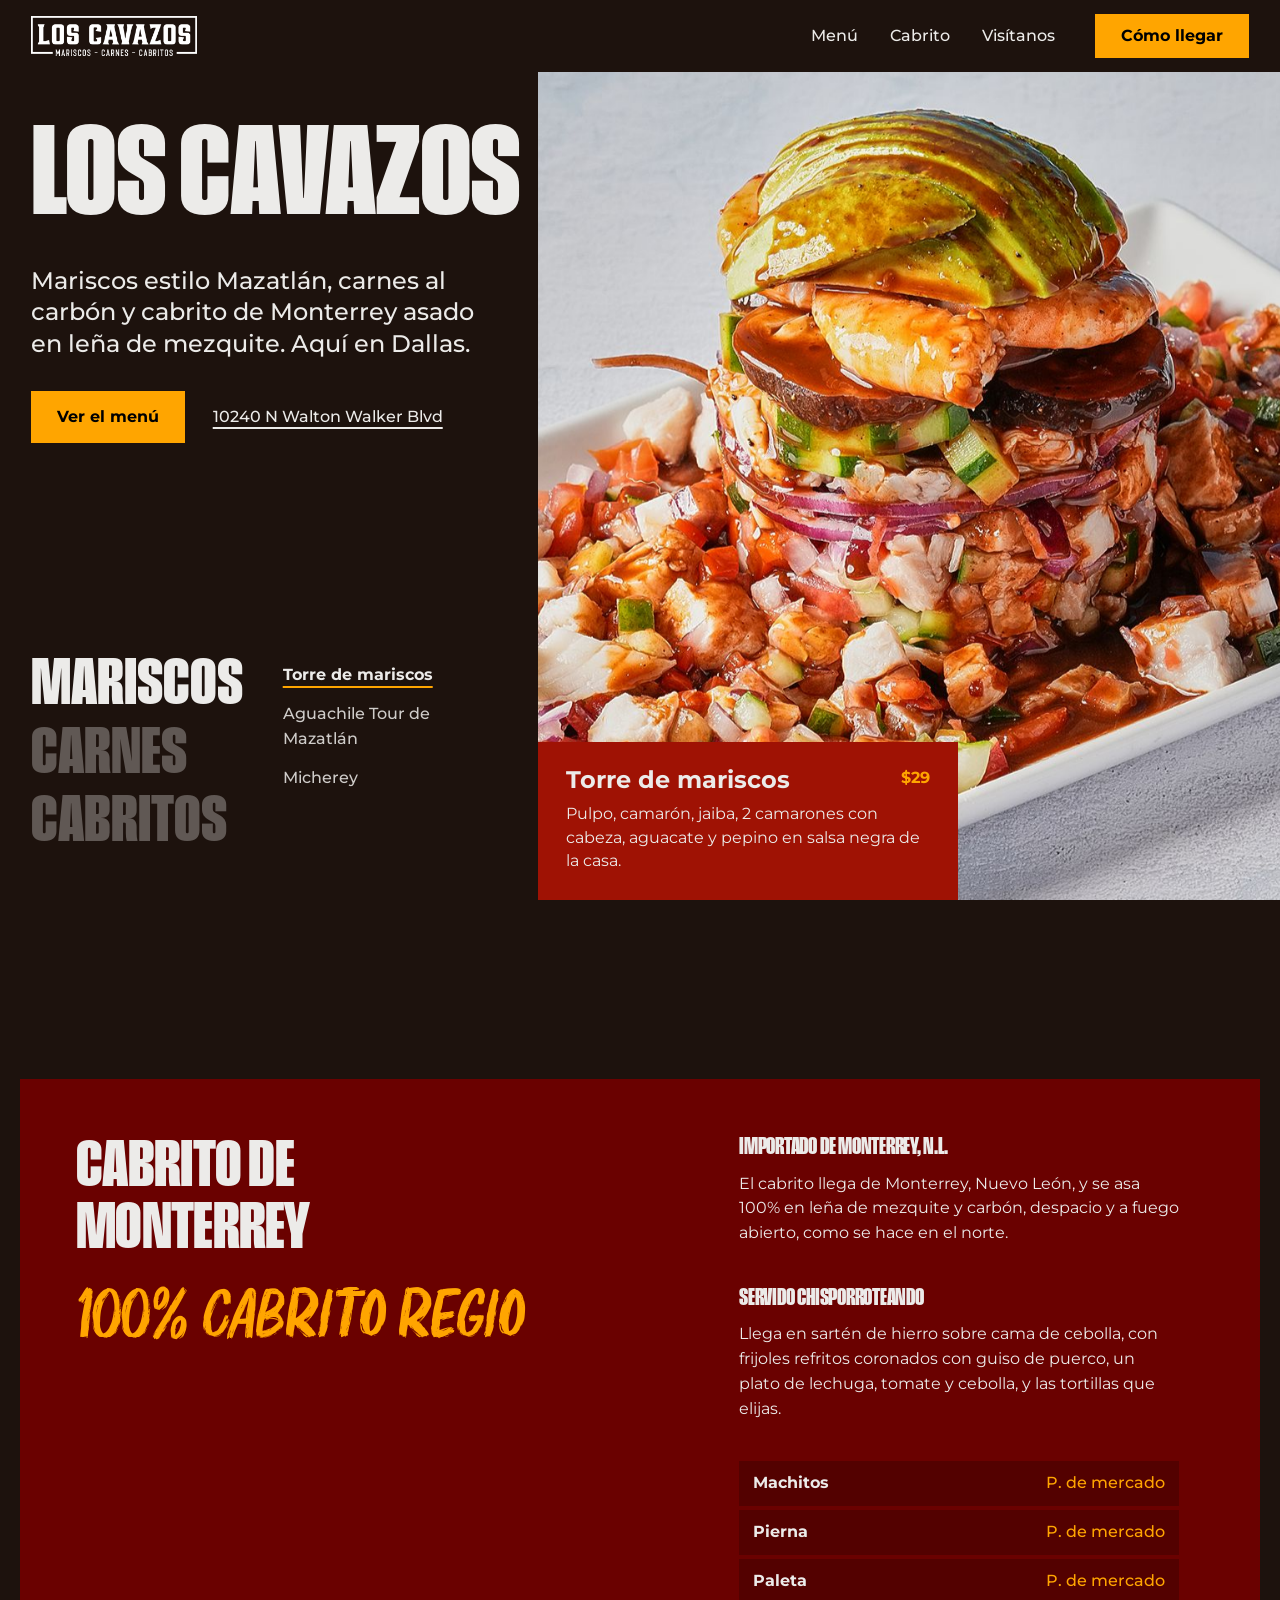
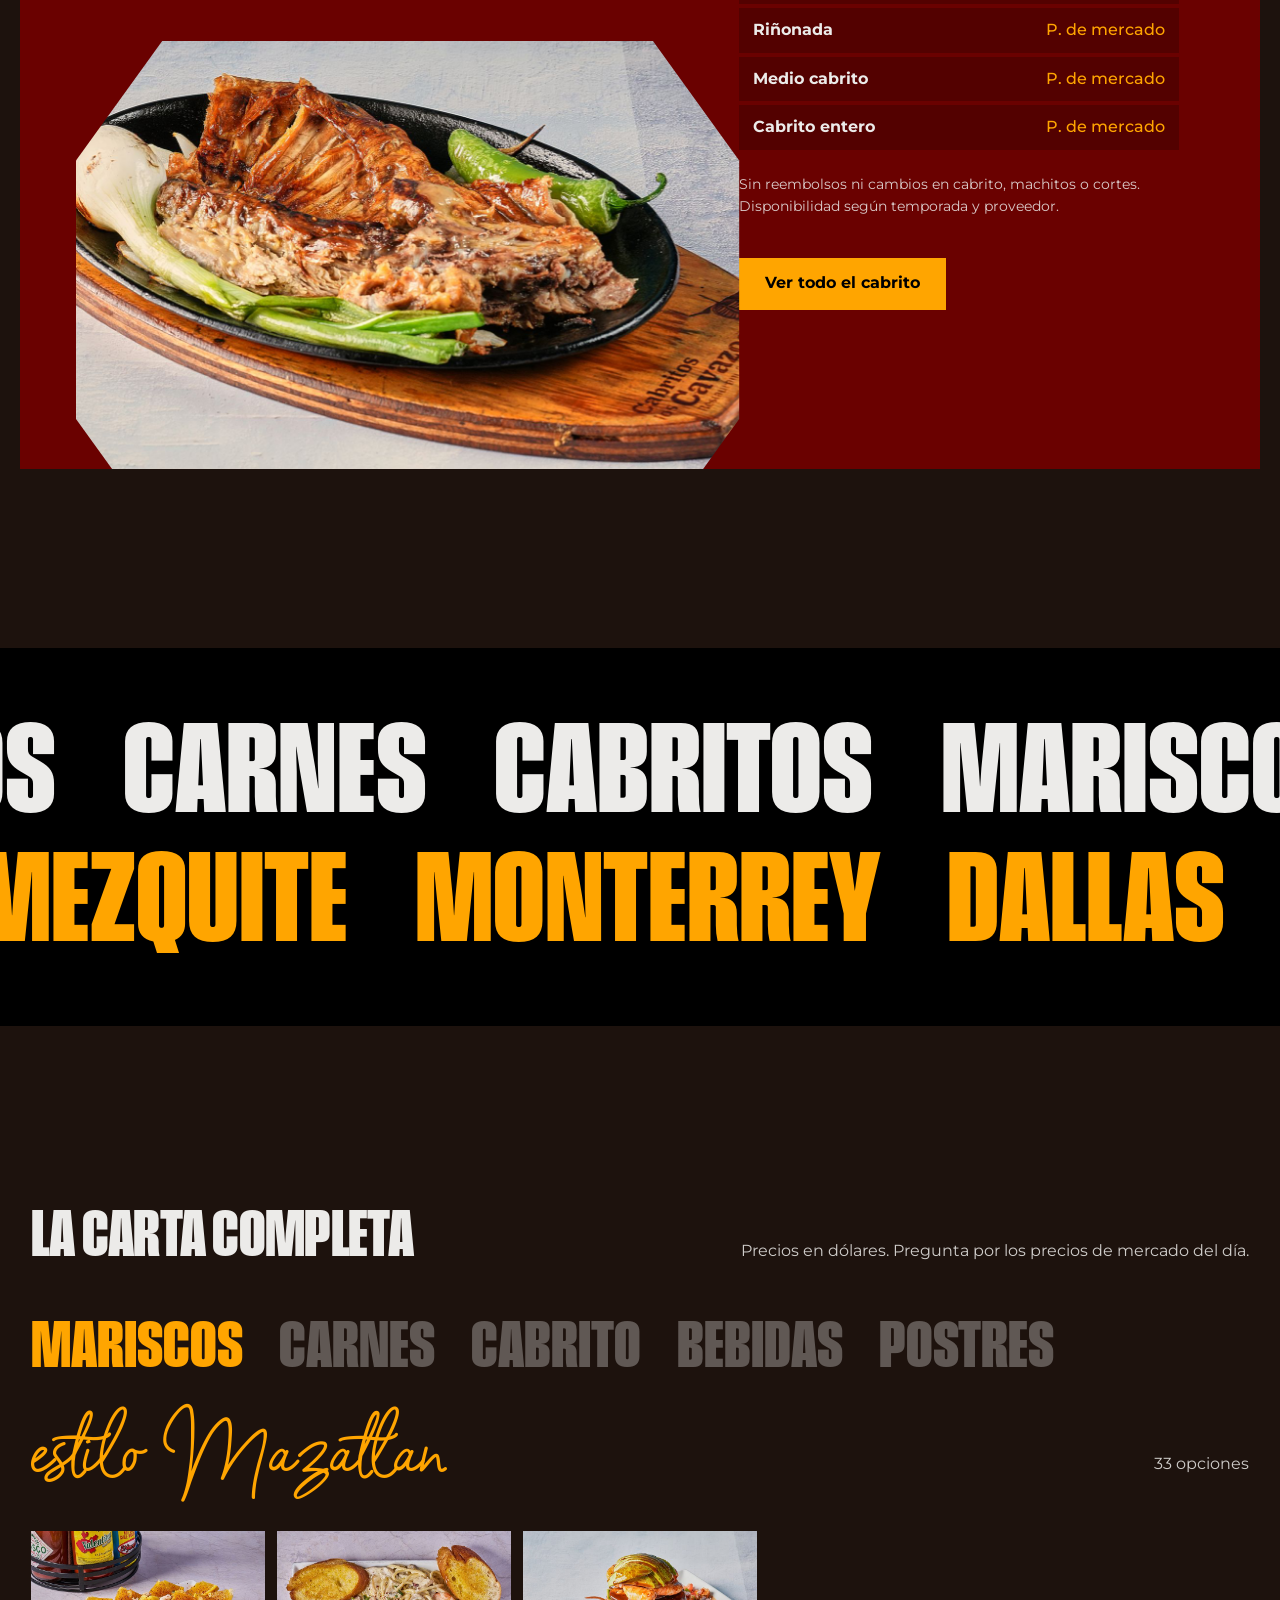
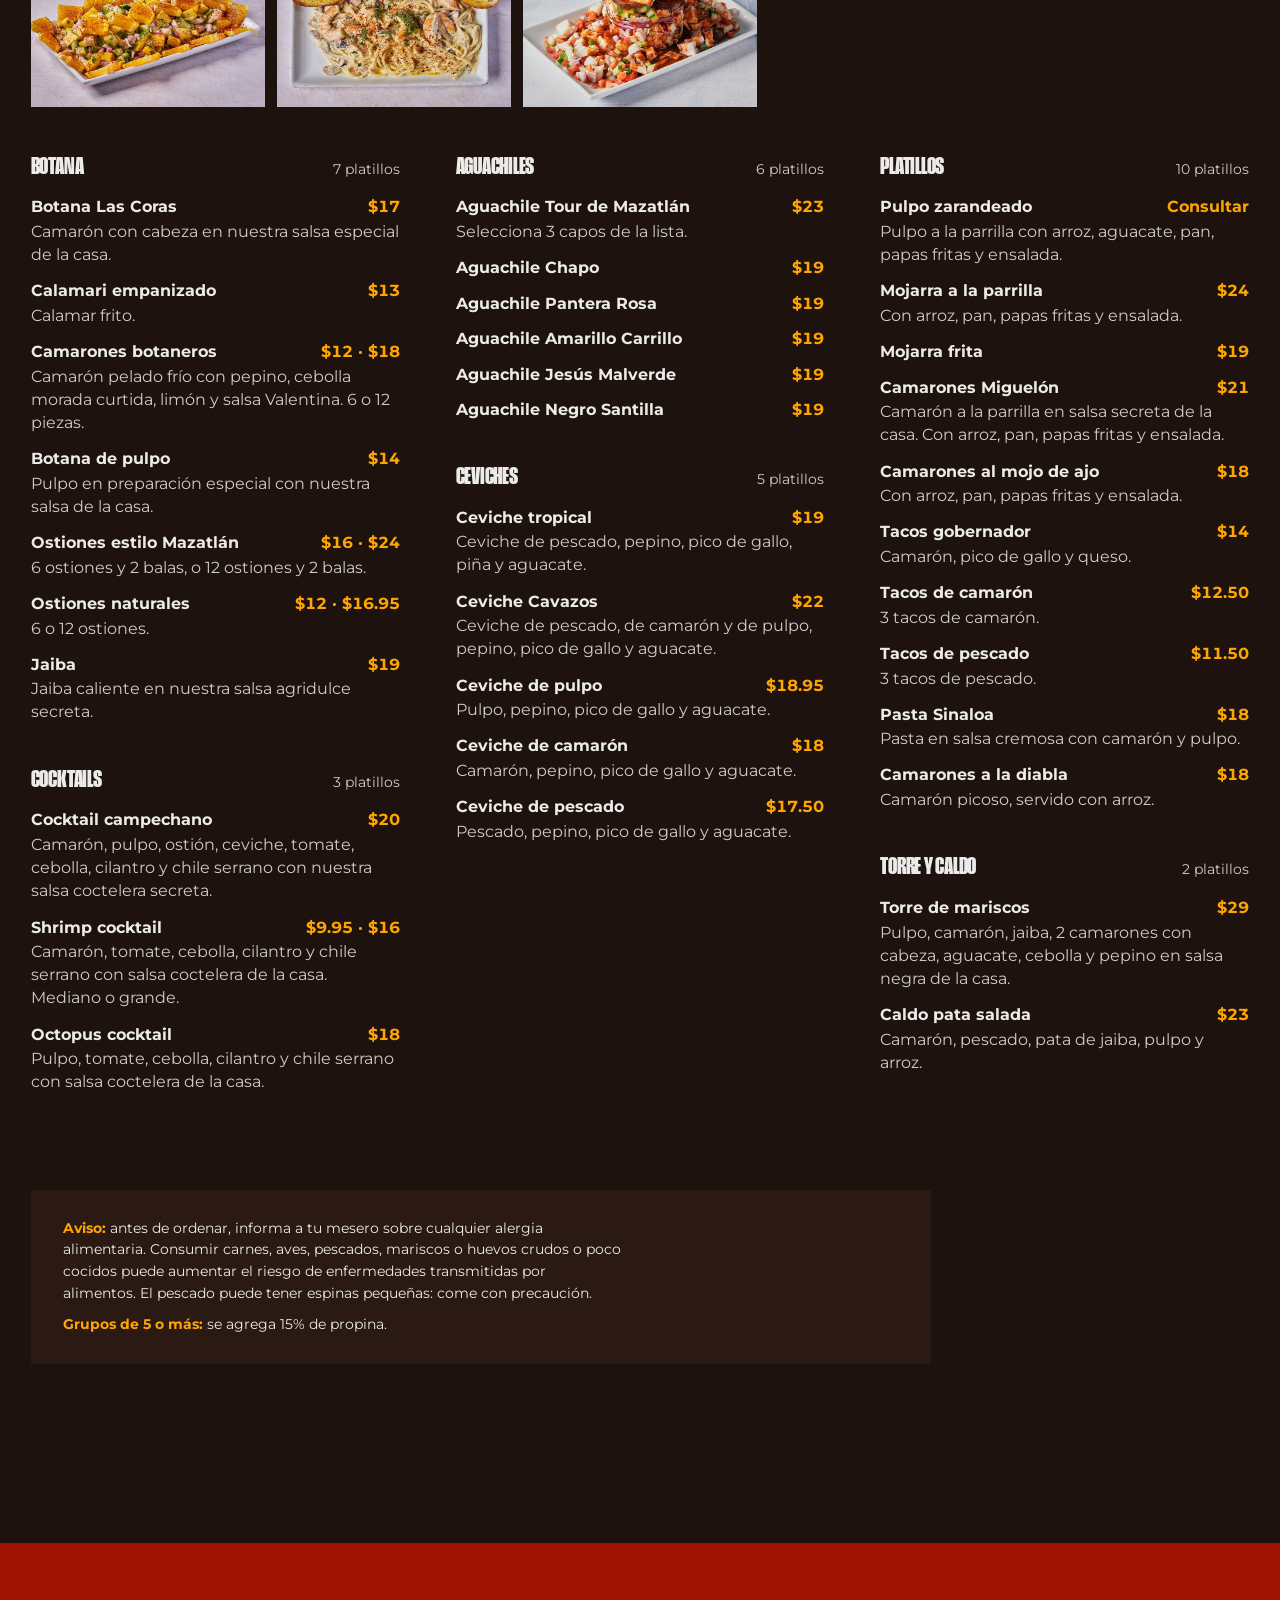
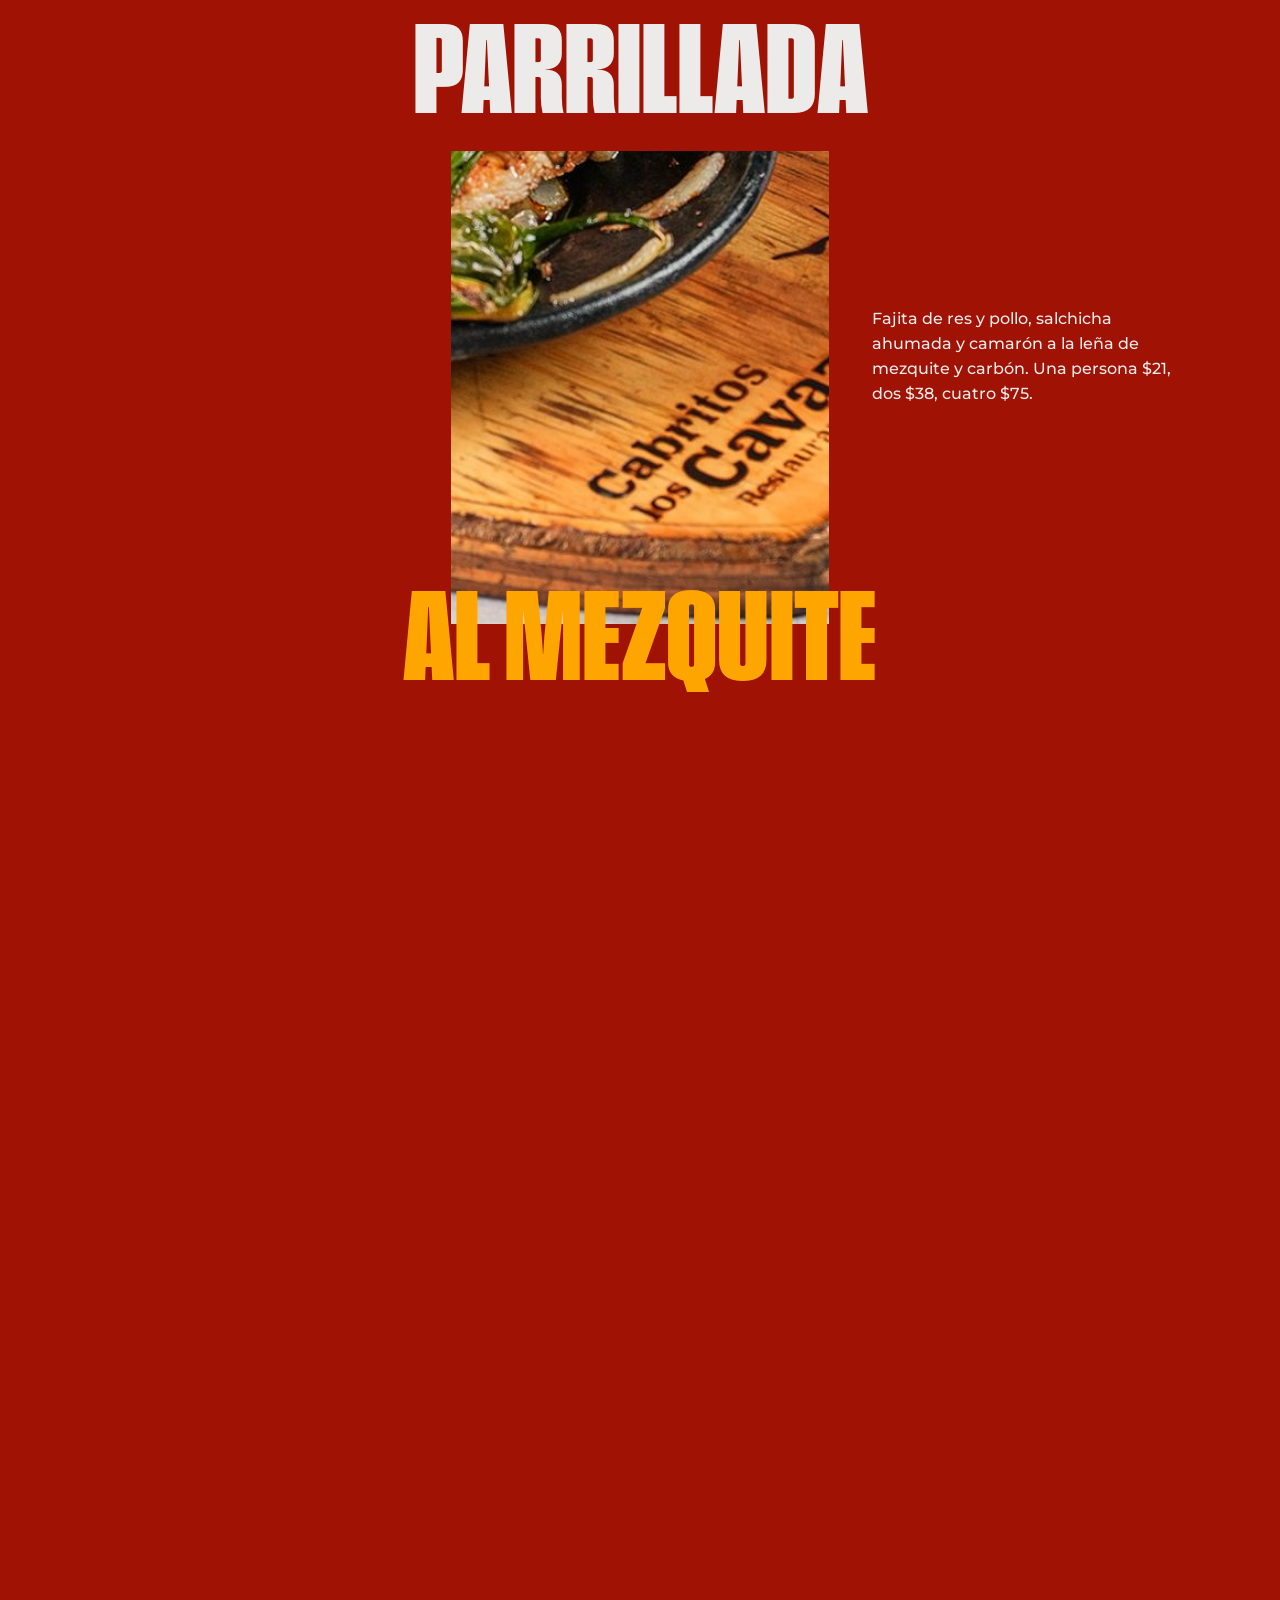
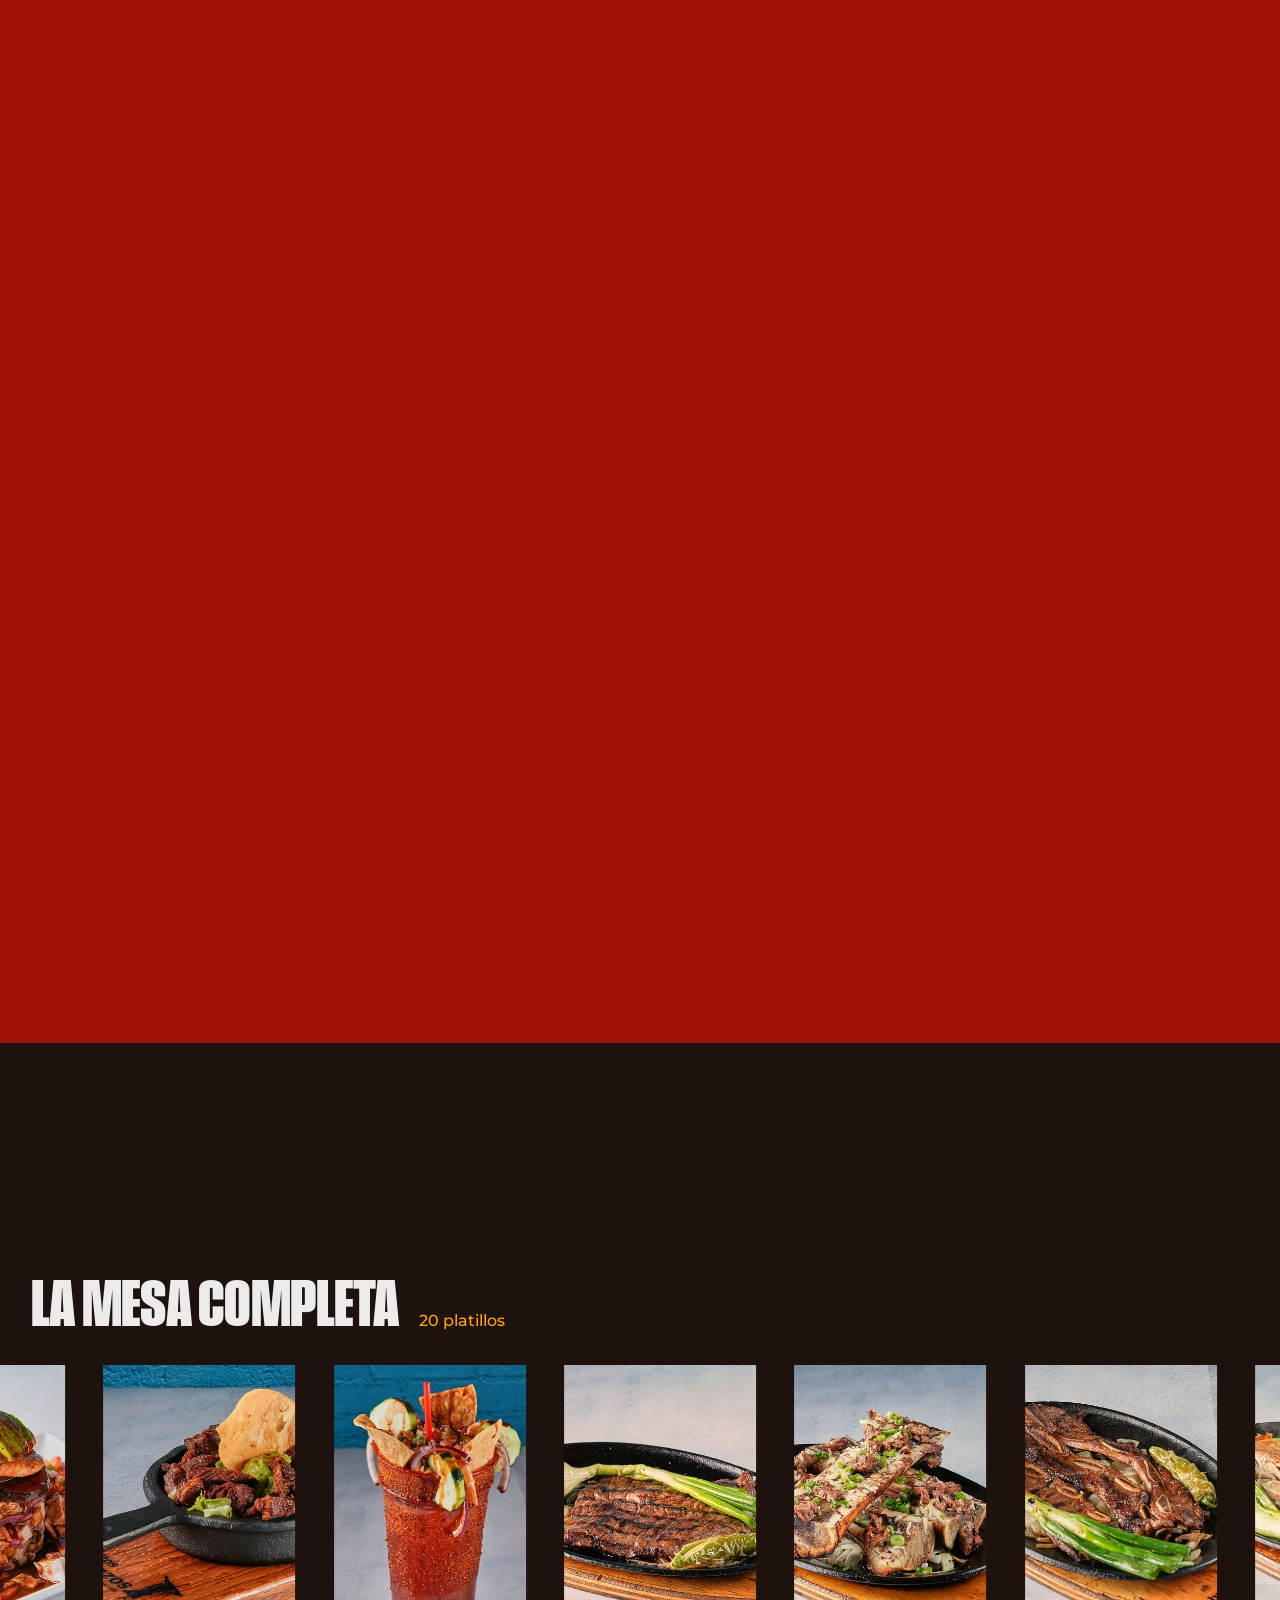
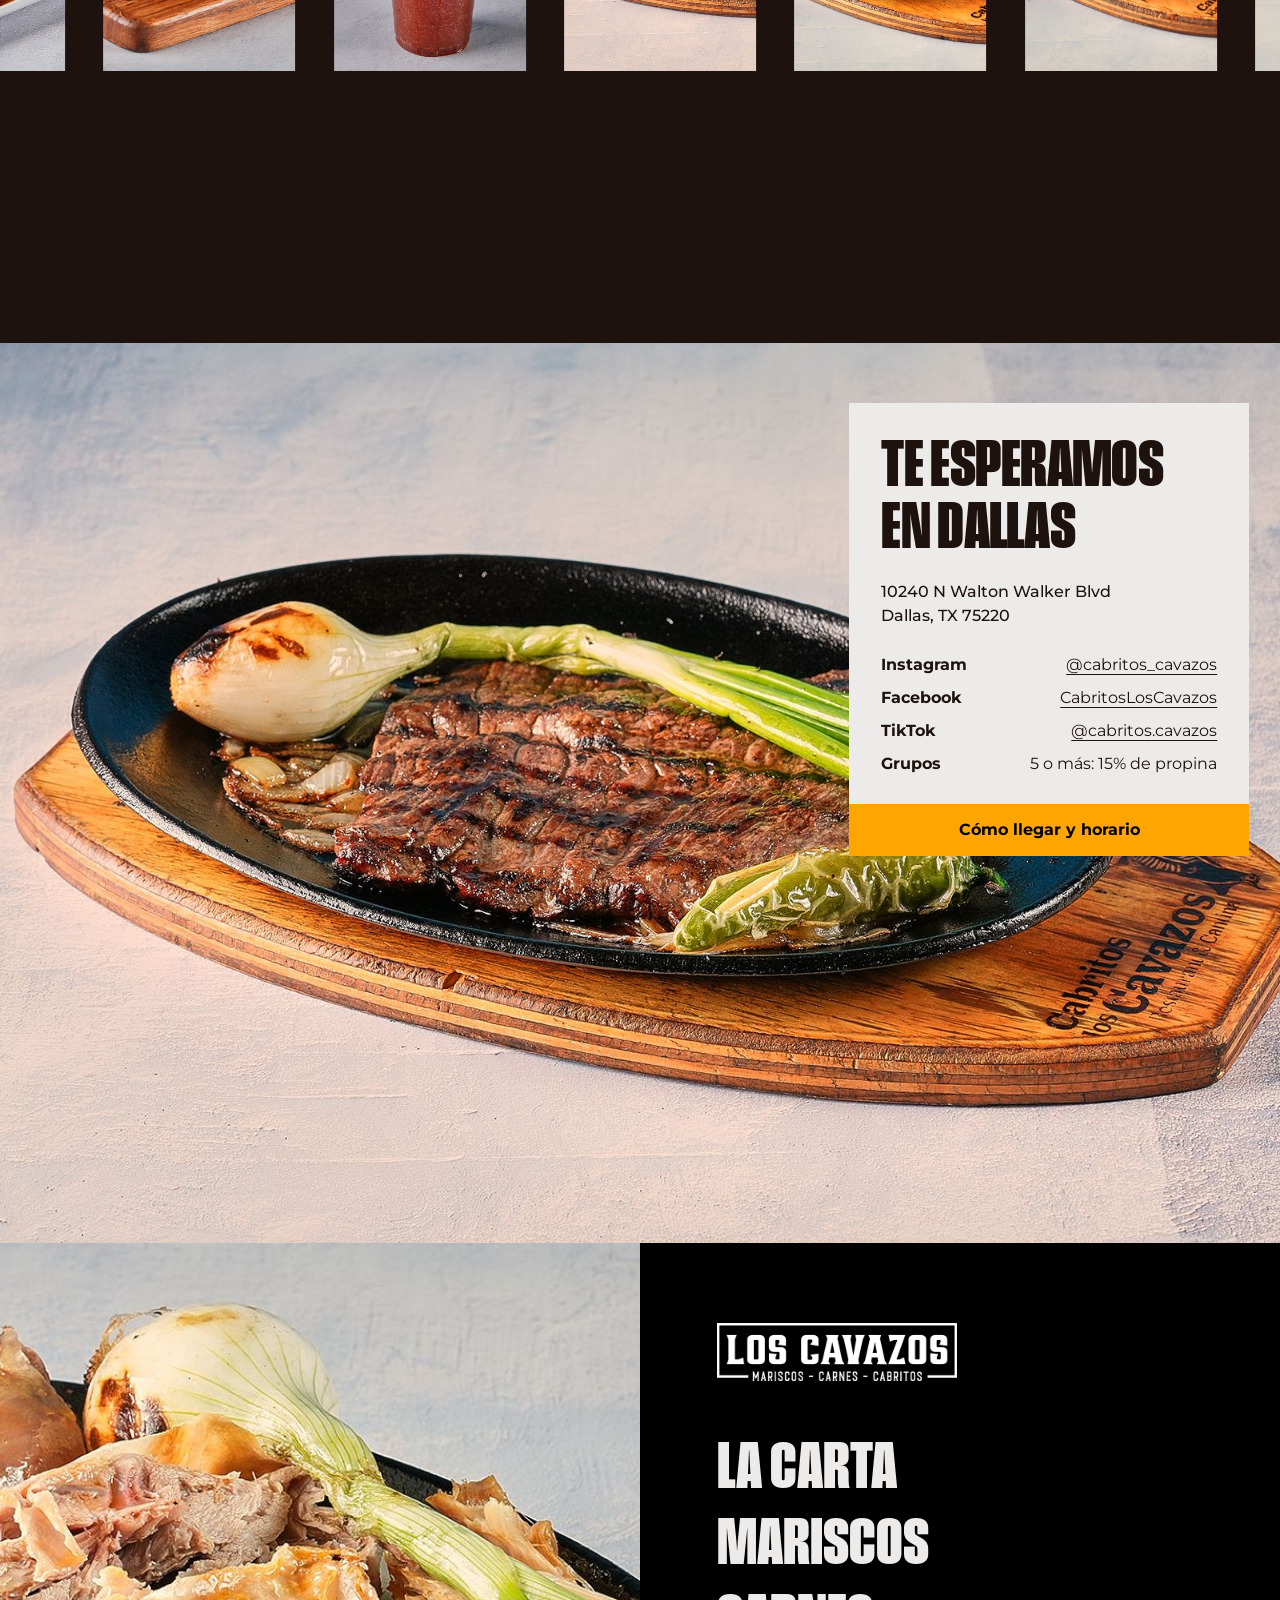
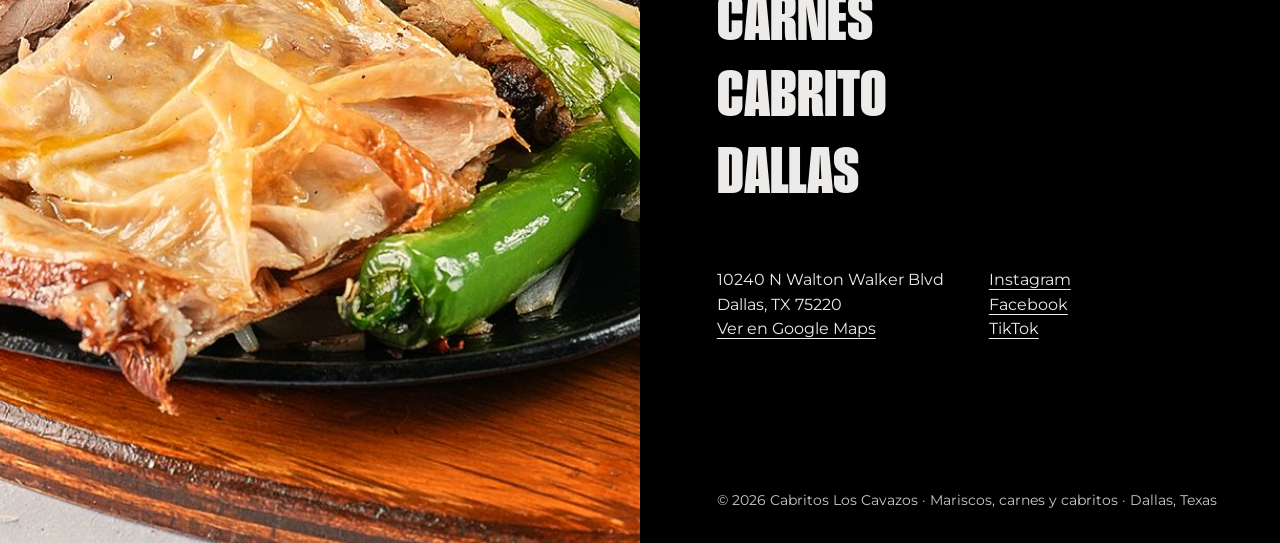
==== index.html @ a68bc298 "Sitio web de Los Cavazos: mariscos, carnes y cabritos en Dallas" ====
<!doctype html>
<html lang="es">
<head>
<meta charset="utf-8">
<meta name="viewport" content="width=device-width, initial-scale=1">
<title>Los Cavazos · Mariscos, Carnes y Cabritos en Dallas</title>
<meta name="description" content="Cabritos Los Cavazos: mariscos estilo Mazatlán, carnes al carbón y cabrito de Monterrey asado en leña de mezquite. 10240 N Walton Walker Blvd, Dallas, TX.">
<meta property="og:title" content="Los Cavazos · Mariscos, Carnes y Cabritos">
<meta property="og:description" content="Mariscos estilo Mazatlán, carnes al carbón y cabrito de Monterrey asado en leña de mezquite. Dallas, TX.">
<meta property="og:image" content="assets/img/plato-10.jpg">
<meta name="theme-color" content="#1D120D">
<link rel="icon" href="assets/img/logo-rojo.png">
<link rel="preload" href="assets/fonts/montserrat-latin.woff2" as="font" type="font/woff2" crossorigin>
<link rel="preload" href="assets/fonts/field-gothic-xxcond.woff2" as="font" type="font/woff2" crossorigin>
<link rel="stylesheet" href="styles.css">
<script type="application/ld+json">
{
  "@context": "https://schema.org",
  "@type": "Restaurant",
  "name": "Cabritos Los Cavazos",
  "servesCuisine": ["Mexicana", "Mariscos estilo Mazatlán", "Cabrito"],
  "address": {"@type": "PostalAddress", "streetAddress": "10240 N Walton Walker Blvd", "addressLocality": "Dallas", "addressRegion": "TX", "postalCode": "75220", "addressCountry": "US"},
  "hasMap": "https://maps.app.goo.gl/NTE251S19HnPEeCE7",
  "sameAs": ["https://www.instagram.com/cabritos_cavazos", "https://www.facebook.com/CabritosLosCavazos", "https://www.tiktok.com/@cabritos.cavazos"]
}
</script>
<script>document.documentElement.classList.add('js')</script>
</head>
<body>

<header class="bar">
  <a class="bar-logo" href="#inicio" aria-label="Los Cavazos, inicio"><img src="assets/img/logo-blanco.png" alt="Los Cavazos · Mariscos, Carnes, Cabritos" width="1200" height="288"></a>
  <nav class="bar-links" aria-label="Principal">
    <a href="#menu">Menú</a>
    <a href="#cabrito">Cabrito</a>
    <a href="#visitanos">Visítanos</a>
  </nav>
  <a class="btn btn-accent bar-cta" href="https://maps.app.goo.gl/NTE251S19HnPEeCE7" target="_blank" rel="noopener">Cómo llegar</a>
</header>

<main>

<!-- HERO: la sartén sobre su tabla, enorme -->
<section class="hero" id="inicio">
  <div class="hero-text">
    <h1 class="hero-title" data-reveal>Los Cavazos</h1>
    <p class="hero-lede" data-reveal>Mariscos estilo Mazatlán, carnes al carbón y cabrito de Monterrey asado en leña de mezquite. Aquí en Dallas.</p>
    <div class="hero-actions" data-reveal>
      <a class="btn btn-accent" href="#menu">Ver el menú</a>
      <a class="link" href="https://maps.app.goo.gl/NTE251S19HnPEeCE7" target="_blank" rel="noopener">10240 N Walton Walker Blvd</a>
    </div>

    <div class="picker" data-reveal>
      <div class="picker-tabs" role="tablist" aria-label="Elige un mundo">
        <button role="tab" class="picker-tab" aria-selected="true" data-group="mariscos">Mariscos</button>
        <button role="tab" class="picker-tab" aria-selected="false" data-group="carnes">Carnes</button>
        <button role="tab" class="picker-tab" aria-selected="false" data-group="cabritos">Cabritos</button>
      </div>
      <ul class="picker-list" aria-label="Platillos">
        <li data-group="mariscos"><button class="dish" aria-pressed="true" data-img="plato-01" data-price="$29" data-tone="red" data-fact="Pulpo, camarón, jaiba, 2 camarones con cabeza, aguacate y pepino en salsa negra de la casa.">Torre de mariscos</button></li>
        <li data-group="mariscos"><button class="dish" aria-pressed="false" data-img="plato-14" data-price="$23" data-tone="red" data-fact="Tour de Mazatlán: selecciona 3 capos entre Chapo, Pantera Rosa, Amarillo Carrillo, Jesús Malverde y Negro Santilla.">Aguachile Tour de Mazatlán</button></li>
        <li data-group="mariscos"><button class="dish" aria-pressed="false" data-img="plato-03" data-price="$15" data-tone="red" data-fact="La michelada de la casa, escarchada y bien cargada.">Micherey</button></li>
        <li data-group="carnes"><button class="dish" aria-pressed="false" data-img="plato-10" data-price="$38" data-tone="maroon" data-fact="Fajita de res y pollo, salchicha ahumada y camarón al carbón de mezquite. Para dos.">Parrillada para dos</button></li>
        <li data-group="carnes"><button class="dish" aria-pressed="false" data-img="plato-11" data-price="$38" data-tone="maroon" data-fact="Pollo, arrachera, camarón y salchicha, en molcajete hirviendo.">Molcajete para dos</button></li>
        <li data-group="carnes"><button class="dish" aria-pressed="false" data-img="plato-05" data-price="$22" data-tone="maroon" data-fact="Tuétano de res a la parrilla, con cebollita y chile toreado.">Tuétano de res</button></li>
        <li data-group="carnes"><button class="dish" aria-pressed="false" data-img="plato-04" data-price="$24" data-tone="maroon" data-fact="Arrachera con frijoles, arroz, lechuga, pico de gallo y guacamole.">Arrachera</button></li>
        <li data-group="cabritos"><button class="dish" aria-pressed="false" data-img="plato-07" data-price="P. de mercado" data-tone="black" data-fact="Pierna de cabrito de Monterrey, asada 100% en leña de mezquite.">Pierna de cabrito</button></li>
        <li data-group="cabritos"><button class="dish" aria-pressed="false" data-img="plato-08" data-price="P. de mercado" data-tone="black" data-fact="Paleta y riñonada, servidas chisporroteando sobre cama de cebolla.">Paleta y riñonada</button></li>
        <li data-group="cabritos"><button class="dish" aria-pressed="false" data-img="plato-12" data-price="$19" data-tone="black" data-fact="La cabeza de cabrito, para los que saben.">Cabeza de cabrito</button></li>
      </ul>
    </div>
  </div>

  <figure class="hero-object">
    <div class="hero-frame" data-parallax="0.12">
      <img class="hero-img is-on" src="assets/img/plato-01.jpg" alt="Torre de mariscos con aguacate y camarón sobre ceviche" width="1600" height="1200" fetchpriority="high">
      <img class="hero-img" src="assets/img/plato-01.jpg" alt="" width="1600" height="1200" aria-hidden="true">
    </div>
    <figcaption class="hero-card" data-tone="red" aria-live="polite">
      <span class="hero-card-name">Torre de mariscos</span>
      <span class="hero-card-price">$29</span>
      <span class="hero-card-fact">Pulpo, camarón, jaiba, 2 camarones con cabeza, aguacate y pepino en salsa negra de la casa.</span>
    </figcaption>
  </figure>
</section>

<!-- CABRITO: panel profundo con retrato en forma de tabla -->
<section class="about" id="cabrito" aria-labelledby="cabrito-h">
  <div class="about-panel">
    <div class="about-left">
      <h2 id="cabrito-h" class="about-title" data-reveal>Cabrito de Monterrey</h2>
      <p class="about-stamp" data-reveal>100% cabrito regio</p>
      <div class="about-photo" data-reveal data-parallax="-0.08">
        <img src="assets/img/plato-09.jpg" alt="Cabrito al pastor en sartén de hierro sobre tabla de madera de Los Cavazos, con cebollita asada y chile" width="1600" height="1200" loading="lazy">
      </div>
    </div>
    <div class="about-right">
      <div class="about-block" data-reveal>
        <h3>Importado de Monterrey, N.L.</h3>
        <p>El cabrito llega de Monterrey, Nuevo León, y se asa 100% en leña de mezquite y carbón, despacio y a fuego abierto, como se hace en el norte.</p>
      </div>
      <div class="about-block" data-reveal>
        <h3>Servido chisporroteando</h3>
        <p>Llega en sartén de hierro sobre cama de cebolla, con frijoles refritos coronados con guiso de puerco, un plato de lechuga, tomate y cebolla, y las tortillas que elijas.</p>
      </div>
      <dl class="cuts" data-reveal>
        <div><dt>Machitos</dt><dd>P. de mercado</dd></div>
        <div><dt>Pierna</dt><dd>P. de mercado</dd></div>
        <div><dt>Paleta</dt><dd>P. de mercado</dd></div>
        <div><dt>Riñonada</dt><dd>P. de mercado</dd></div>
        <div><dt>Medio cabrito</dt><dd>P. de mercado</dd></div>
        <div><dt>Cabrito entero</dt><dd>P. de mercado</dd></div>
      </dl>
      <p class="about-note" data-reveal>Sin reembolsos ni cambios en cabrito, machitos o cortes. Disponibilidad según temporada y proveedor.</p>
      <a class="btn btn-accent" href="#m-cabrito" data-reveal>Ver todo el cabrito</a>
    </div>
  </div>
</section>

<!-- FRANJA: se desliza con el scroll -->
<div class="band" aria-hidden="true">
  <div class="band-line" data-band="-1"><span>Mariscos</span><span>Carnes</span><span>Cabritos</span><span>Mariscos</span><span>Carnes</span><span>Cabritos</span><span>Mariscos</span><span>Carnes</span><span>Cabritos</span></div>
  <div class="band-line band-alt" data-band="1"><span>Mezquite</span><span>Monterrey</span><span>Dallas</span><span>Texas</span><span>Mezquite</span><span>Monterrey</span><span>Dallas</span><span>Texas</span><span>Mezquite</span></div>
</div>

<!-- MENÚ COMPLETO -->
<section class="menu" id="menu" aria-labelledby="menu-h">
  <div class="menu-head">
    <h2 id="menu-h" class="section-title" data-reveal>La carta completa</h2>
    <p class="menu-lede" data-reveal>Precios en dólares. Pregunta por los precios de mercado del día.</p>
  </div>

  <div class="menu-tabs" role="tablist" aria-label="Secciones de la carta" data-reveal>
    <button role="tab" class="menu-tab" id="tab-m-mariscos" aria-controls="m-mariscos" aria-selected="true">Mariscos</button>
    <button role="tab" class="menu-tab" id="tab-m-carnes" aria-controls="m-carnes" aria-selected="false">Carnes</button>
    <button role="tab" class="menu-tab" id="tab-m-cabrito" aria-controls="m-cabrito" aria-selected="false">Cabrito</button>
    <button role="tab" class="menu-tab" id="tab-m-bebidas" aria-controls="m-bebidas" aria-selected="false">Bebidas</button>
    <button role="tab" class="menu-tab" id="tab-m-postres" aria-controls="m-postres" aria-selected="false">Postres</button>
  </div>

  <div class="chapter" id="m-mariscos" role="tabpanel" aria-labelledby="tab-m-mariscos">
    <div class="chapter-head">
      <h3 class="visually-hidden">Mariscos</h3>
      <p class="chapter-script">estilo Mazatlán</p>
      <p class="chapter-count">33 opciones</p>
    </div>
    <div class="chapter-strip">
      <img src="assets/img/plato-14-sm.jpg" alt="Aguachile Tour de Mazatlán" width="800" height="600" loading="lazy">
      <img src="assets/img/plato-15-sm.jpg" alt="Pasta Sinaloa" width="800" height="600" loading="lazy">
      <img src="assets/img/plato-01-sm.jpg" alt="Torre de mariscos" width="800" height="600" loading="lazy">
    </div>
    <div class="chapter-cols">
      <details class="cat" open>
        <summary class="cat-head"><h4>Botana</h4><span>7 platillos</span></summary>
        <ul class="items">
          <li class="item"><p class="item-row"><b>Botana Las Coras</b><span>$17</span></p><p class="item-desc">Camarón con cabeza en nuestra salsa especial de la casa.</p></li>
          <li class="item"><p class="item-row"><b>Calamari empanizado</b><span>$13</span></p><p class="item-desc">Calamar frito.</p></li>
          <li class="item"><p class="item-row"><b>Camarones botaneros</b><span>$12 · $18</span></p><p class="item-desc">Camarón pelado frío con pepino, cebolla morada curtida, limón y salsa Valentina. 6 o 12 piezas.</p></li>
          <li class="item"><p class="item-row"><b>Botana de pulpo</b><span>$14</span></p><p class="item-desc">Pulpo en preparación especial con nuestra salsa de la casa.</p></li>
          <li class="item"><p class="item-row"><b>Ostiones estilo Mazatlán</b><span>$16 · $24</span></p><p class="item-desc">6 ostiones y 2 balas, o 12 ostiones y 2 balas.</p></li>
          <li class="item"><p class="item-row"><b>Ostiones naturales</b><span>$12 · $16.95</span></p><p class="item-desc">6 o 12 ostiones.</p></li>
          <li class="item"><p class="item-row"><b>Jaiba</b><span>$19</span></p><p class="item-desc">Jaiba caliente en nuestra salsa agridulce secreta.</p></li>
        </ul>
      </details>
      <details class="cat" open>
        <summary class="cat-head"><h4>Cocktails</h4><span>3 platillos</span></summary>
        <ul class="items">
          <li class="item"><p class="item-row"><b>Cocktail campechano</b><span>$20</span></p><p class="item-desc">Camarón, pulpo, ostión, ceviche, tomate, cebolla, cilantro y chile serrano con nuestra salsa coctelera secreta.</p></li>
          <li class="item"><p class="item-row"><b>Shrimp cocktail</b><span>$9.95 · $16</span></p><p class="item-desc">Camarón, tomate, cebolla, cilantro y chile serrano con salsa coctelera de la casa. Mediano o grande.</p></li>
          <li class="item"><p class="item-row"><b>Octopus cocktail</b><span>$18</span></p><p class="item-desc">Pulpo, tomate, cebolla, cilantro y chile serrano con salsa coctelera de la casa.</p></li>
        </ul>
      </details>
      <details class="cat" open>
        <summary class="cat-head"><h4>Aguachiles</h4><span>6 platillos</span></summary>
        <ul class="items">
          <li class="item"><p class="item-row"><b>Aguachile Tour de Mazatlán</b><span>$23</span></p><p class="item-desc">Selecciona 3 capos de la lista.</p></li>
          <li class="item"><p class="item-row"><b>Aguachile Chapo</b><span>$19</span></p></li>
          <li class="item"><p class="item-row"><b>Aguachile Pantera Rosa</b><span>$19</span></p></li>
          <li class="item"><p class="item-row"><b>Aguachile Amarillo Carrillo</b><span>$19</span></p></li>
          <li class="item"><p class="item-row"><b>Aguachile Jesús Malverde</b><span>$19</span></p></li>
          <li class="item"><p class="item-row"><b>Aguachile Negro Santilla</b><span>$19</span></p></li>
        </ul>
      </details>
      <details class="cat" open>
        <summary class="cat-head"><h4>Ceviches</h4><span>5 platillos</span></summary>
        <ul class="items">
          <li class="item"><p class="item-row"><b>Ceviche tropical</b><span>$19</span></p><p class="item-desc">Ceviche de pescado, pepino, pico de gallo, piña y aguacate.</p></li>
          <li class="item"><p class="item-row"><b>Ceviche Cavazos</b><span>$22</span></p><p class="item-desc">Ceviche de pescado, de camarón y de pulpo, pepino, pico de gallo y aguacate.</p></li>
          <li class="item"><p class="item-row"><b>Ceviche de pulpo</b><span>$18.95</span></p><p class="item-desc">Pulpo, pepino, pico de gallo y aguacate.</p></li>
          <li class="item"><p class="item-row"><b>Ceviche de camarón</b><span>$18</span></p><p class="item-desc">Camarón, pepino, pico de gallo y aguacate.</p></li>
          <li class="item"><p class="item-row"><b>Ceviche de pescado</b><span>$17.50</span></p><p class="item-desc">Pescado, pepino, pico de gallo y aguacate.</p></li>
        </ul>
      </details>
      <details class="cat" open>
        <summary class="cat-head"><h4>Platillos</h4><span>10 platillos</span></summary>
        <ul class="items">
          <li class="item"><p class="item-row"><b>Pulpo zarandeado</b><span>Consultar</span></p><p class="item-desc">Pulpo a la parrilla con arroz, aguacate, pan, papas fritas y ensalada.</p></li>
          <li class="item"><p class="item-row"><b>Mojarra a la parrilla</b><span>$24</span></p><p class="item-desc">Con arroz, pan, papas fritas y ensalada.</p></li>
          <li class="item"><p class="item-row"><b>Mojarra frita</b><span>$19</span></p></li>
          <li class="item"><p class="item-row"><b>Camarones Miguelón</b><span>$21</span></p><p class="item-desc">Camarón a la parrilla en salsa secreta de la casa. Con arroz, pan, papas fritas y ensalada.</p></li>
          <li class="item"><p class="item-row"><b>Camarones al mojo de ajo</b><span>$18</span></p><p class="item-desc">Con arroz, pan, papas fritas y ensalada.</p></li>
          <li class="item"><p class="item-row"><b>Tacos gobernador</b><span>$14</span></p><p class="item-desc">Camarón, pico de gallo y queso.</p></li>
          <li class="item"><p class="item-row"><b>Tacos de camarón</b><span>$12.50</span></p><p class="item-desc">3 tacos de camarón.</p></li>
          <li class="item"><p class="item-row"><b>Tacos de pescado</b><span>$11.50</span></p><p class="item-desc">3 tacos de pescado.</p></li>
          <li class="item"><p class="item-row"><b>Pasta Sinaloa</b><span>$18</span></p><p class="item-desc">Pasta en salsa cremosa con camarón y pulpo.</p></li>
          <li class="item"><p class="item-row"><b>Camarones a la diabla</b><span>$18</span></p><p class="item-desc">Camarón picoso, servido con arroz.</p></li>
        </ul>
      </details>
      <details class="cat" open>
        <summary class="cat-head"><h4>Torre y caldo</h4><span>2 platillos</span></summary>
        <ul class="items">
          <li class="item"><p class="item-row"><b>Torre de mariscos</b><span>$29</span></p><p class="item-desc">Pulpo, camarón, jaiba, 2 camarones con cabeza, aguacate, cebolla y pepino en salsa negra de la casa.</p></li>
          <li class="item"><p class="item-row"><b>Caldo pata salada</b><span>$23</span></p><p class="item-desc">Camarón, pescado, pata de jaiba, pulpo y arroz.</p></li>
        </ul>
      </details>
    </div>
  </div>
  <div class="chapter" id="m-carnes" role="tabpanel" aria-labelledby="tab-m-carnes">
    <div class="chapter-head">
      <h3 class="visually-hidden">Carnes</h3>
      <p class="chapter-script">al carbón y mezquite</p>
      <p class="chapter-count">32 opciones</p>
    </div>
    <div class="chapter-strip">
      <img src="assets/img/plato-02-sm.jpg" alt="Chicharrón de ribeye" width="800" height="600" loading="lazy">
      <img src="assets/img/plato-20-sm.jpg" alt="Nachos de fajita de res o pollo" width="800" height="600" loading="lazy">
      <img src="assets/img/plato-10-sm.jpg" alt="Parrillada para una persona" width="800" height="600" loading="lazy">
      <img src="assets/img/plato-11-sm.jpg" alt="Molcajete para dos" width="800" height="600" loading="lazy">
      <img src="assets/img/plato-04-sm.jpg" alt="Arrachera" width="800" height="600" loading="lazy">
    </div>
    <div class="chapter-cols">
      <details class="cat" open>
        <summary class="cat-head"><h4>Para empezar</h4><span>9 platillos</span></summary>
        <ul class="items">
          <li class="item"><p class="item-row"><b>Chicharrón de ribeye</b><span>$13</span></p><p class="item-desc">Trozos de ribeye sazonados y fritos, con una bola de guacamole.</p></li>
          <li class="item"><p class="item-row"><b>Nachos de fajita de res o pollo</b><span>$10 · $14</span></p><p class="item-desc">Totopos sobre frijoles refritos con pico de gallo, crema y guacamole. Media o completa.</p></li>
          <li class="item"><p class="item-row"><b>Queso flameado</b><span>$11</span></p><p class="item-desc">Queso blanco flameado con chorizo asado y tres tortillas a elegir.</p></li>
          <li class="item"><p class="item-row"><b>Guacamole</b><span>$10</span></p><p class="item-desc">Ingredientes frescos, preparado en tu mesa al momento.</p></li>
          <li class="item"><p class="item-row"><b>Chiles con tocino</b><span>$11</span></p><p class="item-desc">Chiles rellenos de queso envueltos en tocino.</p></li>
          <li class="item"><p class="item-row"><b>Alitas</b><span>$12 · $18</span></p><p class="item-desc">Alitas en salsa búfalo con papas fritas. 6 o 12 piezas.</p></li>
          <li class="item"><p class="item-row"><b>Cueritos botaneros</b><span>$6 · $9</span></p><p class="item-desc">Chicharrón y cueritos en vinagre con nuestra salsa secreta de habanero. Chico o grande.</p></li>
          <li class="item"><p class="item-row"><b>Queso dip</b><span>$5 · $7</span></p><p class="item-desc">Taza o tazón.</p></li>
          <li class="item"><p class="item-row"><b>Chips y salsa adicional</b><span>$2.95</span></p></li>
        </ul>
      </details>
      <details class="cat" open>
        <summary class="cat-head"><h4>Parrilladas</h4><span>3 tamaños</span></summary>
        <ul class="items">
          <li class="item"><p class="item-row"><b>Parrillada para una persona</b><span>$21</span></p><p class="item-desc">Fajita de res y pollo, salchicha ahumada y camarón a la leña de mezquite y carbón, en sartén chisporroteando sobre cebolla. Con arroz y frijoles refritos o charros.</p></li>
          <li class="item"><p class="item-row"><b>Parrillada para dos</b><span>$38</span></p></li>
          <li class="item"><p class="item-row"><b>Parrillada para cuatro</b><span>$75</span></p></li>
          <li class="item"><p class="item-row"><b>Agrega riñonada de cabrito</b><span>$40</span></p><p class="item-desc">Parrilladas solo de res: $3 adicionales por persona.</p></li>
        </ul>
      </details>
      <details class="cat" open>
        <summary class="cat-head"><h4>Molcajete y hamburguesa</h4><span>2 platillos</span></summary>
        <ul class="items">
          <li class="item"><p class="item-row"><b>Molcajete para dos</b><span>$38</span></p><p class="item-desc">Pollo, arrachera, camarón y salchicha.</p></li>
          <li class="item"><p class="item-row"><b>Hamburguesa La Carretera</b><span>$15</span></p><p class="item-desc">Carne de res de 8 oz con queso blanco derretido, jamón, lechuga, tomate y aguacate, con papas fritas.</p></li>
        </ul>
      </details>
      <details class="cat" open>
        <summary class="cat-head"><h4>Steak</h4><span>9 cortes</span></summary>
        <ul class="items">
          <li class="item"><p class="item-row"><b>Ribeye 12 oz</b><span>$13</span></p></li>
          <li class="item"><p class="item-row"><b>T-bone</b><span>$24</span></p></li>
          <li class="item"><p class="item-row"><b>Arrachera</b><span>$24</span></p><p class="item-desc">Beef skirt steak.</p></li>
          <li class="item"><p class="item-row"><b>Tomahawk</b><span>P. de mercado</span></p></li>
          <li class="item"><p class="item-row"><b>Tablitas de res</b><span>$19</span></p></li>
          <li class="item"><p class="item-row"><b>Aguachile de ribeye</b><span>$19</span></p><p class="item-desc">Tiras de ribeye en salsa picosa, pepino y cebolla.</p></li>
          <li class="item"><p class="item-row"><b>Tuétano de res</b><span>$22</span></p></li>
          <li class="item"><p class="item-row"><b>Sirloin en trozos</b><span>$20</span></p></li>
          <li class="item"><p class="item-row"><b>Cabeza de cabrito</b><span>$19</span></p></li>
        </ul>
        <p class="cat-note">Todas las carnes llevan frijoles refritos, arroz, lechuga, pico de gallo y guacamole. Ribeye y T-bone con puré de papa con queso. Frijoles charros y verduras a petición.</p>
      </details>
      <details class="cat" open>
        <summary class="cat-head"><h4>Fajitas</h4><span>5 platillos</span></summary>
        <ul class="items">
          <li class="item"><p class="item-row"><b>Fajitas de res y pollo</b><span>$18</span></p><p class="item-desc">Res y pollo al carbón.</p></li>
          <li class="item"><p class="item-row"><b>Fajita de res</b><span>$19</span></p><p class="item-desc">Para una persona.</p></li>
          <li class="item"><p class="item-row"><b>Fajita de pollo</b><span>$15</span></p><p class="item-desc">Para una persona.</p></li>
          <li class="item"><p class="item-row"><b>Quesadilla</b><span>$12</span></p><p class="item-desc">Dos quesadillas con fajita de res o pollo.</p></li>
          <li class="item"><p class="item-row"><b>Asado de puerco</b><span>$10</span></p><p class="item-desc">Puerco en salsa roja de guajillo y ancho, con arroz y frijoles.</p></li>
        </ul>
      </details>
      <details class="cat" open>
        <summary class="cat-head"><h4>Tacos gourmet</h4><span>3 platillos</span></summary>
        <ul class="items">
          <li class="item"><p class="item-row"><b>Tacos de ribeye</b><span>$14</span></p><p class="item-desc">Tres tacos de maíz o harina (harina $1.25 extra), con arroz, frijoles charros, lechuga, guacamole y pico.</p></li>
          <li class="item"><p class="item-row"><b>Tacos de carne asada</b><span>$15</span></p></li>
          <li class="item"><p class="item-row"><b>Tacos de pollo</b><span>$12</span></p></li>
        </ul>
      </details>
    </div>
  </div>
  <div class="chapter" id="m-cabrito" role="tabpanel" aria-labelledby="tab-m-cabrito">
    <div class="chapter-head">
      <h3 class="visually-hidden">Cabrito al pastor</h3>
      <p class="chapter-script">de Monterrey, N.L.</p>
      <p class="chapter-count">6 opciones</p>
    </div>
    <div class="chapter-strip">
      <img src="assets/img/plato-09-sm.jpg" alt="Machitos" width="800" height="600" loading="lazy">
      <img src="assets/img/plato-07-sm.jpg" alt="Pierna" width="800" height="600" loading="lazy">
      <img src="assets/img/plato-08-sm.jpg" alt="Paleta" width="800" height="600" loading="lazy">
    </div>
    <div class="chapter-cols">
      <details class="cat" open>
        <summary class="cat-head"><h4>Cortes</h4><span>6 cortes</span></summary>
        <ul class="items">
          <li class="item"><p class="item-row"><b>Machitos</b><span>P. de mercado</span></p></li>
          <li class="item"><p class="item-row"><b>Pierna</b><span>P. de mercado</span></p></li>
          <li class="item"><p class="item-row"><b>Paleta</b><span>P. de mercado</span></p></li>
          <li class="item"><p class="item-row"><b>Riñonada</b><span>P. de mercado</span></p></li>
          <li class="item"><p class="item-row"><b>Medio cabrito</b><span>P. de mercado</span></p></li>
          <li class="item"><p class="item-row"><b>Cabrito entero</b><span>P. de mercado</span></p></li>
        </ul>
        <p class="cat-note">Asado 100% en leña de mezquite. Sin reembolsos ni cambios en cabrito, machitos o cortes; disponibilidad según temporada y proveedor.</p>
      </details>
    </div>
  </div>
  <div class="chapter" id="m-bebidas" role="tabpanel" aria-labelledby="tab-m-bebidas">
    <div class="chapter-head">
      <h3 class="visually-hidden">Bebidas</h3>
      <p class="chapter-script">y micheladas</p>
      <p class="chapter-count">13 opciones</p>
    </div>
    <div class="chapter-strip">
      <img src="assets/img/plato-19-sm.jpg" alt="Piña colada" width="800" height="600" loading="lazy">
      <img src="assets/img/plato-03-sm.jpg" alt="Micherey" width="800" height="600" loading="lazy">
    </div>
    <div class="chapter-cols">
      <details class="cat" open>
        <summary class="cat-head"><h4>Drinks</h4><span>10 bebidas</span></summary>
        <ul class="items">
          <li class="item"><p class="item-row"><b>Refresco de fuente</b><span>$3.50</span></p><p class="item-desc">Rellenos gratis.</p></li>
          <li class="item"><p class="item-row"><b>Coca mexicana</b><span>$3.50</span></p></li>
          <li class="item"><p class="item-row"><b>Fanta mexicana</b><span>$3.50</span></p></li>
          <li class="item"><p class="item-row"><b>Aguas frescas</b><span>$3.50</span></p></li>
          <li class="item"><p class="item-row"><b>Café</b><span>$2.50</span></p></li>
          <li class="item"><p class="item-row"><b>Red Bull</b><span>$5</span></p></li>
          <li class="item"><p class="item-row"><b>Frozen margaritas</b><span>$10</span></p></li>
          <li class="item"><p class="item-row"><b>Vampiro</b><span>$12</span></p></li>
          <li class="item"><p class="item-row"><b>Piña colada</b><span>$10</span></p></li>
          <li class="item"><p class="item-row"><b>Paloma</b><span>$12</span></p></li>
        </ul>
      </details>
      <details class="cat" open>
        <summary class="cat-head"><h4>Micheladas</h4><span>3 bebidas</span></summary>
        <ul class="items">
          <li class="item"><p class="item-row"><b>Cerveza doméstica</b><span>$9.50</span></p></li>
          <li class="item"><p class="item-row"><b>Cerveza importada</b><span>$10.50</span></p></li>
          <li class="item"><p class="item-row"><b>Micherey</b><span>$15</span></p></li>
        </ul>
      </details>
    </div>
  </div>
  <div class="chapter" id="m-postres" role="tabpanel" aria-labelledby="tab-m-postres">
    <div class="chapter-head">
      <h3 class="visually-hidden">Postres</h3>
      <p class="chapter-script">y menú kids</p>
      <p class="chapter-count">8 opciones</p>
    </div>
    <div class="chapter-strip">

    </div>
    <div class="chapter-cols">
      <details class="cat" open>
        <summary class="cat-head"><h4>Postres</h4><span>4 postres</span></summary>
        <ul class="items">
          <li class="item"><p class="item-row"><b>Pan de elote</b><span>$7</span></p></li>
          <li class="item"><p class="item-row"><b>Pan de elote loaded</b><span>$9.50</span></p></li>
          <li class="item"><p class="item-row"><b>Churros con nieve</b><span>$8</span></p></li>
          <li class="item"><p class="item-row"><b>Flan</b><span>$7</span></p></li>
        </ul>
      </details>
      <details class="cat" open>
        <summary class="cat-head"><h4>Kids</h4><span>Hasta 11 años</span></summary>
        <ul class="items">
          <li class="item"><p class="item-row"><b>Soft tacos</b><span>$7</span></p><p class="item-desc">Incluye refresco.</p></li>
          <li class="item"><p class="item-row"><b>Burrito de frijol y queso</b><span>$7</span></p><p class="item-desc">Incluye refresco.</p></li>
          <li class="item"><p class="item-row"><b>Quesadilla</b><span>$7</span></p><p class="item-desc">Incluye refresco.</p></li>
          <li class="item"><p class="item-row"><b>Chicken fingers</b><span>$7</span></p><p class="item-desc">Incluye refresco.</p></li>
        </ul>
      </details>
    </div>
  </div>

  <div class="notice" data-reveal>
    <p><b>Aviso:</b> antes de ordenar, informa a tu mesero sobre cualquier alergia alimentaria. Consumir carnes, aves, pescados, mariscos o huevos crudos o poco cocidos puede aumentar el riesgo de enfermedades transmitidas por alimentos. El pescado puede tener espinas pequeñas: come con precaución.</p>
    <p><b>Grupos de 5 o más:</b> se agrega 15% de propina.</p>
  </div>
</section>

<!-- PARRILLADA: un cuadro, tres distancias -->
<section class="showcase" id="parrillada" aria-labelledby="parr-h">
  <div class="showcase-stage">
    <h2 id="parr-h" class="showcase-title">
      <span class="showcase-top">Parrillada</span>
      <span class="showcase-bottom">al mezquite</span>
    </h2>
    <div class="showcase-frame">
      <img src="assets/img/plato-10.jpg" alt="Parrillada en sartén de hierro: fajita de res y pollo, salchicha, camarón, cebollitas y chile, sobre tabla de madera marcada Cabritos Los Cavazos" width="1600" height="1200" loading="lazy">
    </div>
    <p class="showcase-caption">Fajita de res y pollo, salchicha ahumada y camarón a la leña de mezquite y carbón. Una persona $21, dos $38, cuatro $75.</p>
  </div>
  <div class="showcase-markers" aria-hidden="true">
    <span data-stage="0"></span><span data-stage="1"></span><span data-stage="2"></span>
  </div>
</section>

<!-- GALERÍA -->
<section class="gallery" aria-labelledby="gal-h">
  <h2 id="gal-h" class="gallery-title"><span>La mesa completa</span> <span class="gallery-count">20 platillos</span></h2>
  <div class="gallery-row" tabindex="0" aria-label="Galería de platillos, desliza para ver más">
    <img src="assets/img/plato-01-sm.jpg" alt="Torre de mariscos" width="800" height="600" loading="lazy">
    <img src="assets/img/plato-02-sm.jpg" alt="Chicharrón de ribeye en sartén" width="800" height="600" loading="lazy">
    <img src="assets/img/plato-03-sm.jpg" alt="Micherey escarchada" width="800" height="600" loading="lazy">
    <img src="assets/img/plato-04-sm.jpg" alt="Arrachera en sartén sobre tabla" width="800" height="600" loading="lazy">
    <img src="assets/img/plato-05-sm.jpg" alt="Tuétano de res" width="800" height="600" loading="lazy">
    <img src="assets/img/plato-06-sm.jpg" alt="Tablitas de res" width="800" height="600" loading="lazy">
    <img src="assets/img/plato-07-sm.jpg" alt="Pierna de cabrito" width="800" height="600" loading="lazy">
    <img src="assets/img/plato-08-sm.jpg" alt="Paleta y riñonada de cabrito" width="800" height="600" loading="lazy">
    <img src="assets/img/plato-09-sm.jpg" alt="Cabrito al pastor" width="800" height="600" loading="lazy">
    <img src="assets/img/plato-10-sm.jpg" alt="Parrillada con camarón y salchicha" width="800" height="600" loading="lazy">
    <img src="assets/img/plato-11-sm.jpg" alt="Molcajete para dos" width="800" height="600" loading="lazy">
    <img src="assets/img/plato-12-sm.jpg" alt="Cabeza de cabrito" width="800" height="600" loading="lazy">
    <img src="assets/img/plato-13-sm.jpg" alt="Tacos gourmet con arroz y frijoles" width="800" height="600" loading="lazy">
    <img src="assets/img/plato-14-sm.jpg" alt="Aguachile con mango y naranja" width="800" height="600" loading="lazy">
    <img src="assets/img/plato-15-sm.jpg" alt="Pasta Sinaloa con camarón" width="800" height="600" loading="lazy">
    <img src="assets/img/plato-16-sm.jpg" alt="Pasta verde con camarón y pan" width="800" height="600" loading="lazy">
    <img src="assets/img/plato-17-sm.jpg" alt="Aguachile de ribeye en molcajete" width="800" height="600" loading="lazy">
    <img src="assets/img/plato-18-sm.jpg" alt="Plato con arroz, frijoles y salsas de la casa" width="800" height="600" loading="lazy">
    <img src="assets/img/plato-19-sm.jpg" alt="Piña colada con coco" width="800" height="600" loading="lazy">
    <img src="assets/img/plato-20-sm.jpg" alt="Nachos de fajita" width="800" height="600" loading="lazy">
  </div>
</section>

<!-- VISÍTANOS -->
<section class="visit" id="visitanos" aria-labelledby="visit-h">
  <img class="visit-photo" src="assets/img/plato-04.jpg" alt="Arrachera en sartén de hierro sobre tabla de madera de Los Cavazos" width="1600" height="1200" loading="lazy">
  <div class="visit-card" data-reveal>
    <h2 id="visit-h">Te esperamos en Dallas</h2>
    <address>10240 N Walton Walker Blvd<br>Dallas, TX 75220</address>
    <dl class="visit-rows">
      <div><dt>Instagram</dt><dd><a href="https://www.instagram.com/cabritos_cavazos" target="_blank" rel="noopener">@cabritos_cavazos</a></dd></div>
      <div><dt>Facebook</dt><dd><a href="https://www.facebook.com/CabritosLosCavazos" target="_blank" rel="noopener">CabritosLosCavazos</a></dd></div>
      <div><dt>TikTok</dt><dd><a href="https://www.tiktok.com/@cabritos.cavazos" target="_blank" rel="noopener">@cabritos.cavazos</a></dd></div>
      <div><dt>Grupos</dt><dd>5 o más: 15% de propina</dd></div>
    </dl>
    <a class="btn btn-accent btn-block" href="https://maps.app.goo.gl/NTE251S19HnPEeCE7" target="_blank" rel="noopener">Cómo llegar y horario</a>
  </div>
</section>

</main>

<footer class="foot">
  <div class="foot-photo" data-parallax="0.1"><img src="assets/img/plato-08.jpg" alt="Cabrito asado en leña de mezquite, de cerca" width="1600" height="1200" loading="lazy"></div>
  <div class="foot-side">
    <img class="foot-logo" src="assets/img/logo-blanco.png" alt="Los Cavazos · Mariscos, Carnes, Cabritos" width="1200" height="288" loading="lazy">
    <h2 class="visually-hidden">Explora</h2>
    <nav class="foot-menu" aria-label="Pie de página">
      <a href="#menu">La carta</a>
      <a href="#m-mariscos">Mariscos</a>
      <a href="#m-carnes">Carnes</a>
      <a href="#cabrito">Cabrito</a>
      <a href="#visitanos">Dallas</a>
    </nav>
    <div class="foot-blocks">
      <p>10240 N Walton Walker Blvd<br>Dallas, TX 75220<br><a href="https://maps.app.goo.gl/NTE251S19HnPEeCE7" target="_blank" rel="noopener">Ver en Google Maps</a></p>
      <p><a href="https://www.instagram.com/cabritos_cavazos" target="_blank" rel="noopener">Instagram</a><br><a href="https://www.facebook.com/CabritosLosCavazos" target="_blank" rel="noopener">Facebook</a><br><a href="https://www.tiktok.com/@cabritos.cavazos" target="_blank" rel="noopener">TikTok</a></p>
    </div>
    <p class="foot-legal">© 2026 Cabritos Los Cavazos · Mariscos, carnes y cabritos · Dallas, Texas</p>
  </div>
</footer>

<script src="main.js" defer></script>
</body>
</html>
---- styles.css ----
/* Los Cavazos · Mariscos, Carnes, Cabritos */

@font-face { font-family: "Field Gothic"; src: url("assets/fonts/field-gothic-xxcond.woff2") format("woff2"); font-weight: 400 900; font-display: swap; }
@font-face { font-family: "Barcelony"; src: url("assets/fonts/barcelony.woff2") format("woff2"); font-display: swap; }
@font-face { font-family: "Montserrat"; src: url("assets/fonts/montserrat-latin.woff2") format("woff2"); font-weight: 100 900; font-display: swap; }
@font-face { font-family: "Anton"; src: url("assets/fonts/anton-latin.woff2") format("woff2"); font-weight: 400; font-display: swap; }
@font-face { font-family: "Elbrush"; src: url("assets/fonts/elbrush.woff2") format("woff2"); font-display: swap; }

:root {
  /* Paleta de marca */
  --maroon: #6A0100;
  --red: #9F1204;
  --amber: #FFA500;
  --black: #000000;
  --char: #1D120D;
  --paper: #ECEBE9;

  /* Roles */
  --ground: var(--char);
  --ink: var(--paper);
  --ink-soft: rgba(236, 235, 233, .86);
  --accent: var(--amber);
  --on-accent: var(--black);
  --step: #2A1A13;            /* un paso de tono sobre el fondo */

  /* Tipografía */
  --f-display: "Field Gothic", "Anton", Impact, "Arial Narrow", sans-serif;
  --f-text: "Montserrat", system-ui, -apple-system, "Segoe UI", sans-serif;
  --f-script: "Barcelony", "Brush Script MT", cursive;
  --f-brush: "Elbrush", "Brush Script MT", cursive;

  /* Cinco tamaños */
  --s-xs: 14px;
  --s-sm: 16px;
  --s-md: clamp(22px, 1.9vw, 28px);
  --s-lg: clamp(44px, 5.4vw, 84px);
  --s-xl: clamp(76px, 10.5vw, 168px);

  /* Marco */
  --m: clamp(16px, 2.4vw, 32px);
  --gap: clamp(120px, 14vw, 200px);
  --bar: 72px;

  --ease: cubic-bezier(.2, .7, .2, 1);
}

*, *::before, *::after { box-sizing: border-box; }
html { -webkit-text-size-adjust: 100%; scroll-behavior: smooth; scroll-padding-top: calc(var(--bar) + 64px); }
body {
  margin: 0;
  background: var(--ground);
  color: var(--ink);
  font-family: var(--f-text);
  font-size: var(--s-sm);
  line-height: 1.55;
  overflow-x: hidden;
  -webkit-font-smoothing: antialiased;
}
img { display: block; max-width: 100%; height: auto; }
h1, h2, h3, h4, p, ul, dl, dd, figure, address { margin: 0; padding: 0; }
ul { list-style: none; }
address { font-style: normal; }
a { color: inherit; }
button { font: inherit; color: inherit; background: none; border: 0; padding: 0; cursor: pointer; }
::selection { background: var(--accent); color: var(--black); }
:focus-visible { outline: 3px solid var(--accent); outline-offset: 3px; }
.visually-hidden { position: absolute; width: 1px; height: 1px; overflow: hidden; clip: rect(0 0 0 0); white-space: nowrap; }

.display, h1, h2, .chapter-title, .cat-head h4, .about-block h3 {
  font-family: var(--f-display);
  font-weight: 900;
  text-transform: uppercase;
  line-height: .9;
  letter-spacing: -.01em;
}

/* Botones: un solo tipo, esquinas rectas */
.btn {
  display: inline-flex; align-items: center; justify-content: center;
  min-height: 52px; padding: 0 26px;
  font-family: var(--f-text); font-weight: 700; font-size: var(--s-sm);
  text-decoration: none;
  transition: transform .18s var(--ease), background-color .18s var(--ease);
}
.btn-accent { background: var(--accent); color: var(--on-accent); }
.btn-accent:hover { background: #FFB733; transform: translateY(-2px); }
.btn-accent:active { transform: translateY(1px); }
.btn-block { display: flex; width: 100%; }
.link { text-decoration: underline; text-underline-offset: 5px; text-decoration-thickness: 2px; font-weight: 500; transition: color .18s; }
.link:hover { color: var(--accent); }

/* ---------- Barra ---------- */
.bar {
  position: sticky; top: 0; z-index: 50;
  height: var(--bar);
  display: flex; align-items: center; gap: 40px;
  padding: 0 var(--m);
  background: var(--ground);
}
.bar-logo img { height: 40px; width: auto; }
.bar-links { display: flex; gap: 32px; margin-left: auto; }
.bar-links a { text-decoration: none; font-weight: 500; transition: color .18s; }
.bar-links a:hover { color: var(--accent); }
.bar-cta { min-height: 44px; }

/* ---------- Hero ---------- */
.hero {
  position: relative;
  display: grid;
  grid-template-columns: 42% 58%;
  min-height: calc(100svh - var(--bar));
}
.hero-text {
  padding: clamp(28px, 5vh, 64px) var(--m) 48px;
  display: flex; flex-direction: column;
}
.hero-title { font-size: var(--s-xl); line-height: .86; white-space: nowrap; }
.hero-lede { margin-top: 32px; font-size: var(--s-md); line-height: 1.3; max-width: 30ch; font-weight: 500; }
.hero-actions { margin-top: 32px; display: flex; flex-wrap: wrap; align-items: center; gap: 16px 28px; }

.picker { margin-top: auto; padding-top: 48px; display: grid; grid-template-columns: auto 1fr; gap: 0 40px; align-items: start; }
.picker-tabs { display: grid; gap: 6px; justify-items: start; }
.picker-tab {
  font-family: var(--f-display); font-weight: 900; text-transform: uppercase;
  font-size: var(--s-lg); line-height: .9;
  opacity: .32; transition: opacity .2s, color .2s;
}
.picker-tab:hover { opacity: .7; }
.picker-tab[aria-selected="true"] { opacity: 1; }
.picker-list { display: grid; gap: 6px; justify-items: start; padding-top: 6px; }
.js .picker-list li[hidden] { display: none; }
.dish {
  text-align: left;
  font-size: var(--s-sm); font-weight: 500; color: var(--ink-soft);
  padding: 4px 0;
  text-decoration: underline; text-decoration-color: transparent; text-underline-offset: 6px; text-decoration-thickness: 2px;
  transition: color .18s, text-decoration-color .18s;
}
.dish:hover { color: var(--ink); }
.dish[aria-pressed="true"] { color: var(--ink); font-weight: 700; text-decoration-color: var(--accent); }

.hero-object { position: relative; overflow: hidden; }
.hero-frame { position: absolute; inset: -6% 0; transform: translate3d(0, var(--parallax-translate, 0px), 0); will-change: transform; }
.hero-img {
  position: absolute; inset: 0; width: 100%; height: 100%;
  object-fit: cover; object-position: 50% 50%;
  opacity: 0; transform: scale(1.18);
  transition: opacity 1.6s ease, transform 9s linear;
}
.hero-img.is-on { opacity: 1; transform: scale(1.08); }
.hero-card {
  position: absolute; left: 0; bottom: 0; z-index: 2;
  width: min(420px, 100%);
  padding: 24px 28px 28px;
  display: grid; grid-template-columns: 1fr auto; gap: 8px 16px;
  background: var(--red);
  transition: background-color .6s ease;
}
.hero-card[data-tone="maroon"] { background: var(--maroon); }
.hero-card[data-tone="black"] { background: var(--black); }
.hero-card-name { font-weight: 700; font-size: var(--s-md); line-height: 1.15; }
.hero-card-price { font-family: var(--f-text); font-weight: 700; font-size: var(--s-sm); color: var(--accent); white-space: nowrap; }
.hero-card-fact { grid-column: 1 / -1; font-size: var(--s-sm); line-height: 1.45; }

/* ---------- Cabrito (panel) ---------- */
.about { padding: var(--gap) 20px 0; }
.about-panel {
  position: relative; overflow: hidden;
  background: var(--maroon);
  min-height: 110svh;
  display: grid; grid-template-columns: 58% 42%;
}
.about-left { position: relative; padding: 56px; padding-bottom: 0; }
.about-title { font-size: var(--s-lg); max-width: 12ch; }
.about-stamp {
  margin-top: 20px;
  font-family: var(--f-brush); font-size: var(--s-lg); line-height: 1; color: var(--accent);
  transform: rotate(-4deg); transform-origin: left center;
}
.about-photo {
  position: absolute; left: 56px; right: 0; bottom: -7%;
  aspect-ratio: 4 / 3;
  /* la silueta de la tabla de madera */
  clip-path: polygon(13% 0, 87% 0, 100% 24%, 100% 76%, 87% 100%, 13% 100%, 0 76%, 0 24%);
}
.about-photo img { width: 100%; height: 100%; object-fit: cover; transform: translate3d(0, var(--parallax-translate, 0px), 0) scale(1.18); }
.about-right { padding: 56px 56px 72px 0; display: flex; flex-direction: column; gap: 40px; align-items: flex-start; }
.about-block { max-width: 440px; }
.about-block h3 { font-size: var(--s-md); line-height: 1; margin-bottom: 12px; }
.cuts { width: 100%; max-width: 440px; display: grid; gap: 4px; }
.cuts div { display: flex; justify-content: space-between; gap: 16px; padding: 10px 14px; background: rgba(0,0,0,.22); }
.cuts dt { font-weight: 700; }
.cuts dd { color: var(--accent); font-weight: 500; font-variant-numeric: tabular-nums; }
.about-note { max-width: 440px; font-size: var(--s-xs); color: var(--ink-soft); margin-top: -16px; }

/* ---------- Menú ---------- */
.menu { padding: var(--gap) var(--m) 0; }
.menu-head { display: flex; flex-wrap: wrap; align-items: baseline; justify-content: space-between; gap: 16px 40px; }
.section-title { font-size: var(--s-lg); }
.menu-lede { color: var(--ink-soft); }
.menu-tabs { margin-top: 48px; display: flex; flex-wrap: wrap; gap: 8px 36px; }
.menu-tab {
  font-family: var(--f-display); font-weight: 900; text-transform: uppercase;
  font-size: var(--s-lg); line-height: .9;
  opacity: .32; transition: opacity .2s, color .2s, transform .2s var(--ease);
}
.menu-tab:hover { opacity: .7; }
.menu-tab[aria-selected="true"] { opacity: 1; color: var(--accent); }
.menu-tab:active { transform: translateY(1px); }

.chapter { padding-top: 40px; }
.js .chapter[hidden] { display: none; }
.js .chapter.is-entering { animation: panel-in .55s var(--ease) both; }
@keyframes panel-in { from { opacity: 0; transform: translateY(18px); } to { opacity: 1; transform: none; } }
.chapter-head { display: flex; flex-wrap: wrap; align-items: baseline; justify-content: space-between; gap: 8px 24px; }
.chapter-script { font-family: var(--f-script); font-size: var(--s-lg); line-height: 1; color: var(--accent); }
.chapter-count { color: var(--ink-soft); }

.chapter-strip { margin-top: 44px; display: grid; grid-template-columns: repeat(5, minmax(0, 1fr)); gap: 12px; }
.chapter-strip img { width: 100%; height: auto; aspect-ratio: 4 / 3; object-fit: contain; transition: transform .35s var(--ease); }
.chapter-strip img:hover { transform: scale(1.04); }

.chapter-cols { margin-top: 48px; columns: 3; column-gap: 56px; }
.cat { break-inside: avoid; margin-bottom: 44px; }
.cat-head { display: flex; align-items: baseline; justify-content: space-between; gap: 16px; margin-bottom: 16px; list-style: none; cursor: default; }
.cat-head::-webkit-details-marker { display: none; }
.cat-head h4 { font-size: var(--s-md); line-height: 1; color: var(--ink); }
.cat-head span { color: var(--ink-soft); font-size: var(--s-xs); white-space: nowrap; }
.items { display: grid; gap: 14px; }
.item-row { display: flex; justify-content: space-between; align-items: baseline; gap: 16px; font-size: var(--s-sm); line-height: 1.35; }
.item-row b { font-weight: 700; }
.item-row span { color: var(--accent); font-weight: 700; white-space: nowrap; font-variant-numeric: tabular-nums; }
.item-desc { margin-top: 2px; color: var(--ink-soft); font-size: var(--s-sm); line-height: 1.45; }
.cat-note { margin-top: 16px; color: var(--ink-soft); font-size: var(--s-xs); }

.notice p { max-width: 62ch; }
.notice { margin-top: 96px; padding: 28px 32px; background: var(--step); display: grid; gap: 10px; font-size: var(--s-xs); max-width: 900px; }
.notice b { color: var(--accent); }

/* ---------- Parrillada (un cuadro, tres distancias) ---------- */
.showcase { position: relative; height: 300vh; margin-top: var(--gap); background: var(--red); }
.showcase-stage {
  position: sticky; top: var(--bar); height: calc(100svh - var(--bar)); overflow: hidden;
  display: flex; flex-direction: column; align-items: center; justify-content: center;
}
.showcase-title { display: contents; }
.showcase-top, .showcase-bottom {
  font-size: var(--s-xl); line-height: .86; text-align: center; position: relative; z-index: 2;
}
.showcase-top { order: 1; margin-bottom: 20px; }
.showcase-frame { order: 2; }
.showcase-caption { order: 4; }
.showcase-bottom { order: 3; margin-top: -.3em; color: var(--accent); }
.showcase-frame { width: min(30vw, 42svh); aspect-ratio: 4 / 5; overflow: hidden; position: relative; }
.showcase-frame img {
  width: 100%; height: 100%; object-fit: cover; object-position: 72% 50%;
  transform-origin: 50% 50%;
  transition: transform .9s var(--ease), transform-origin .9s var(--ease);
}
.showcase[data-stage="1"] .showcase-frame img { transform: scale(1.8); transform-origin: 46% 34%; }
.showcase[data-stage="2"] .showcase-frame img { transform: scale(2.8); transform-origin: 88% 84%; }
.showcase-caption {
  position: absolute; left: calc(50% + min(15vw, 23svh) + 40px); top: 50%;
  transform: translateY(-50%);
  max-width: 28ch; font-size: var(--s-sm); font-weight: 500;
}
.js .showcase-bottom, .js .showcase-caption { opacity: 0; transition: opacity .6s ease, transform .6s var(--ease); }
.js .showcase-bottom { transform: translateY(24px); }
.js .showcase[data-stage="1"] .showcase-bottom,
.js .showcase[data-stage="2"] .showcase-bottom { opacity: 1; transform: none; }
.js .showcase[data-stage="2"] .showcase-caption { opacity: 1; }
.showcase-markers { position: absolute; inset: 0; display: grid; grid-template-rows: repeat(3, 1fr); pointer-events: none; }

/* ---------- Franja con scroll ---------- */
.band { margin-top: var(--gap); padding: 64px 0; overflow: hidden; background: var(--black); display: grid; gap: 8px; }
.band-line {
  display: flex; gap: .5em; white-space: nowrap; width: max-content;
  font-family: var(--f-display); font-weight: 900; text-transform: uppercase;
  font-size: var(--s-xl); line-height: .9;
  transform: translate3d(var(--band-translate, 0px), 0, 0); will-change: transform;
}
.band-alt { color: var(--accent); margin-left: -30vw; }

/* ---------- Galería ---------- */
.gallery { min-height: 100svh; display: flex; flex-direction: column; justify-content: center; padding: var(--gap) 0; }
.gallery-title {
  position: relative; z-index: 2;
  padding: 0 var(--m); margin-bottom: -12px;
  font-size: var(--s-lg);
  display: flex; flex-wrap: wrap; align-items: baseline; gap: 4px 20px;
}
.gallery-count { font-family: var(--f-text); font-weight: 500; text-transform: none; font-size: var(--s-sm); color: var(--accent); letter-spacing: 0; }
.gallery-row {
  display: flex; gap: 3vw; overflow-x: auto; scrollbar-width: none;
  padding: 40px var(--m); scroll-snap-type: x proximity;
}
.gallery-row::-webkit-scrollbar { display: none; }
.gallery-row img {
  transform: translate3d(var(--gallery-translate, 0px), 0, 0) scale(var(--gs, 1));
  flex: none; width: 15vw; height: 34svh; object-fit: cover; scroll-snap-align: start;
  transition: transform .25s var(--ease);
}
.gallery-row img:hover { --gs: 1.08; }

/* ---------- Visítanos ---------- */
.visit { position: relative; min-height: 100svh; }
.visit-photo { position: absolute; inset: 0; width: 100%; height: 100%; object-fit: cover; object-position: 40% 50%; }
.visit-card {
  position: absolute; top: 60px; right: var(--m);
  width: 400px; padding: 32px 32px 0;
  background: var(--paper); color: var(--char);
}
.visit-card h2 { font-size: var(--s-lg); line-height: .9; }
.visit-card address { margin-top: 20px; font-size: var(--s-sm); font-weight: 500; }
.visit-rows { margin: 24px 0 28px; display: grid; gap: 8px; }
.visit-rows div { display: flex; justify-content: space-between; gap: 16px; }
.visit-rows dt { font-weight: 700; }
.visit-rows dd { text-align: right; }
.visit-rows a { text-underline-offset: 4px; }
.visit-rows a:hover { color: var(--red); }
.visit-card .btn { margin: 0 -32px; width: calc(100% + 64px); }

/* ---------- Pie ---------- */
.foot { display: grid; grid-template-columns: 1fr 1fr; min-height: 100svh; background: var(--black); }
.foot-photo { overflow: hidden; }
.foot-photo img { width: 100%; height: 100%; object-fit: cover; object-position: 60% 40%; transform: translate3d(0, var(--parallax-translate, 0px), 0) scale(1.4); transform-origin: 60% 40%; }
.foot-side { padding: 80px var(--m) 32px clamp(32px, 6vw, 96px); display: flex; flex-direction: column; }
.foot-logo { width: 240px; height: auto; }
.foot-menu { margin-top: 56px; display: grid; gap: 14px; justify-items: start; }
.foot-menu a {
  font-family: var(--f-display); font-weight: 900; text-transform: uppercase;
  font-size: var(--s-lg); line-height: .9; text-decoration: none;
  transition: transform .25s var(--ease), opacity .25s, color .25s;
}
.foot-menu:hover a { opacity: .45; }
.foot-menu a:hover, .foot-menu a:focus-visible { opacity: 1; transform: translateX(12px); color: var(--accent); }
.foot-blocks { margin-top: 64px; display: grid; grid-template-columns: 1fr 1fr; gap: 24px; max-width: 520px; }
.foot-blocks a { text-underline-offset: 4px; }
.foot-blocks a:hover { color: var(--accent); }
.foot-legal { margin-top: auto; padding-top: 48px; font-size: var(--s-xs); color: var(--ink-soft); }

/* ---------- Entradas ---------- */
.js [data-reveal] { opacity: 0; transform: translateY(24px); transition: opacity .7s var(--ease), transform .7s var(--ease); transition-delay: var(--d, 0ms); }
.js [data-reveal].is-in { opacity: 1; transform: none; }

/* ---------- Tableta ---------- */
@media (max-width: 1100px) {
  .hero { grid-template-columns: 1fr; }
  .hero-text { padding-bottom: 32px; }
  .picker { padding-top: 88px; }
  .hero-object { height: 72svh; }
  .about-panel { display: flex; flex-direction: column; min-height: 0; }
  .about-left { display: contents; }
  .about-title { margin: 56px 56px 0; }
  .about-stamp { margin: 20px 56px 0; }
  .about-right { order: 3; padding: 40px 56px 0; }
  .about-photo { order: 4; position: relative; left: auto; right: auto; bottom: auto; width: auto; margin: 48px 56px -10%; }
  .chapter-cols { columns: 2; }
  .chapter-strip { grid-template-columns: repeat(3, minmax(0, 1fr)); }
  .showcase-caption { position: static; transform: none; margin-top: 24px; text-align: center; max-width: 36ch; }
  .foot { grid-template-columns: 1fr; }
  .foot-photo { height: 50svh; }
}

/* ---------- Teléfono ---------- */
@media (max-width: 720px) {
  :root { --bar: 60px; --s-md: 22px; --s-lg: 11vw; --s-xl: 20vw; }
  .bar { gap: 16px; }
  .bar-links { display: none; }
  .bar-logo img { height: 30px; }
  .bar-cta { margin-left: auto; min-height: 40px; padding: 0 16px; }
  .picker { padding-top: 56px; gap: 0 24px; }
  .hero-actions .link { display: none; }
  .hero-object { height: auto; aspect-ratio: 4 / 5; }
  .hero-card { position: absolute; width: 100%; }
  .about { padding: var(--gap) 10px 0; }
  .about-title { margin: 40px 24px 0; }
  .about-stamp { margin: 16px 24px 0; }
  .about-right { padding: 32px 24px 0; }
  .about-photo { margin: 40px 24px -18%; }
  .menu-tabs { gap: 6px 22px; }
  .chapter-strip { grid-template-columns: none; grid-auto-flow: column; grid-auto-columns: 46vw; overflow-x: auto; scrollbar-width: none; margin: 24px calc(var(--m) * -1) 0; padding: 0 var(--m); }
  .chapter-strip::-webkit-scrollbar { display: none; }
  .chapter-cols { columns: 1; margin-top: 32px; }
  .cat { margin-bottom: 0; background: var(--step); }
  .cat + .cat { margin-top: 6px; }
  .cat-head { margin: 0; padding: 16px 18px; cursor: pointer; }
  .cat-head::after { content: "+"; font-family: var(--f-display); font-size: var(--s-md); color: var(--accent); margin-left: 4px; }
  .cat[open] .cat-head::after { content: "-"; }
  .cat-head span { margin-left: auto; }
  .cat .items, .cat .cat-note { padding: 0 18px; }
  .cat .items { padding-bottom: 18px; }
  .cat .cat-note { padding-bottom: 18px; margin-top: 0; }
  .showcase-frame { width: 66vw; }
  .showcase-caption { padding: 0 var(--m); }
  .gallery { min-height: 80svh; }
  .gallery-title { margin-bottom: 0; }
  .gallery-row { gap: 5vw; padding-top: 20px; scroll-snap-type: x mandatory; }
  .gallery-row img { width: 40vw; height: 60vw; }
  .visit { min-height: 0; padding-bottom: 40px; }
  .visit-photo { position: relative; height: 70svh; }
  .visit-card { position: relative; top: auto; right: auto; width: auto; margin: -80px var(--m) 0; padding: 28px 24px 0; }
  .visit-card .btn { margin: 0 -24px; width: calc(100% + 48px); min-height: 56px; }
  .foot-side { padding: 48px var(--m) 28px; }
  .foot-blocks { grid-template-columns: 1fr; }
}

/* ---------- Movimiento reducido: se suaviza, no se apaga ---------- */
@media (prefers-reduced-motion: reduce) {
  .js [data-reveal] { transform: translateY(10px); }
  .js [data-reveal].is-in { transform: none; }
}
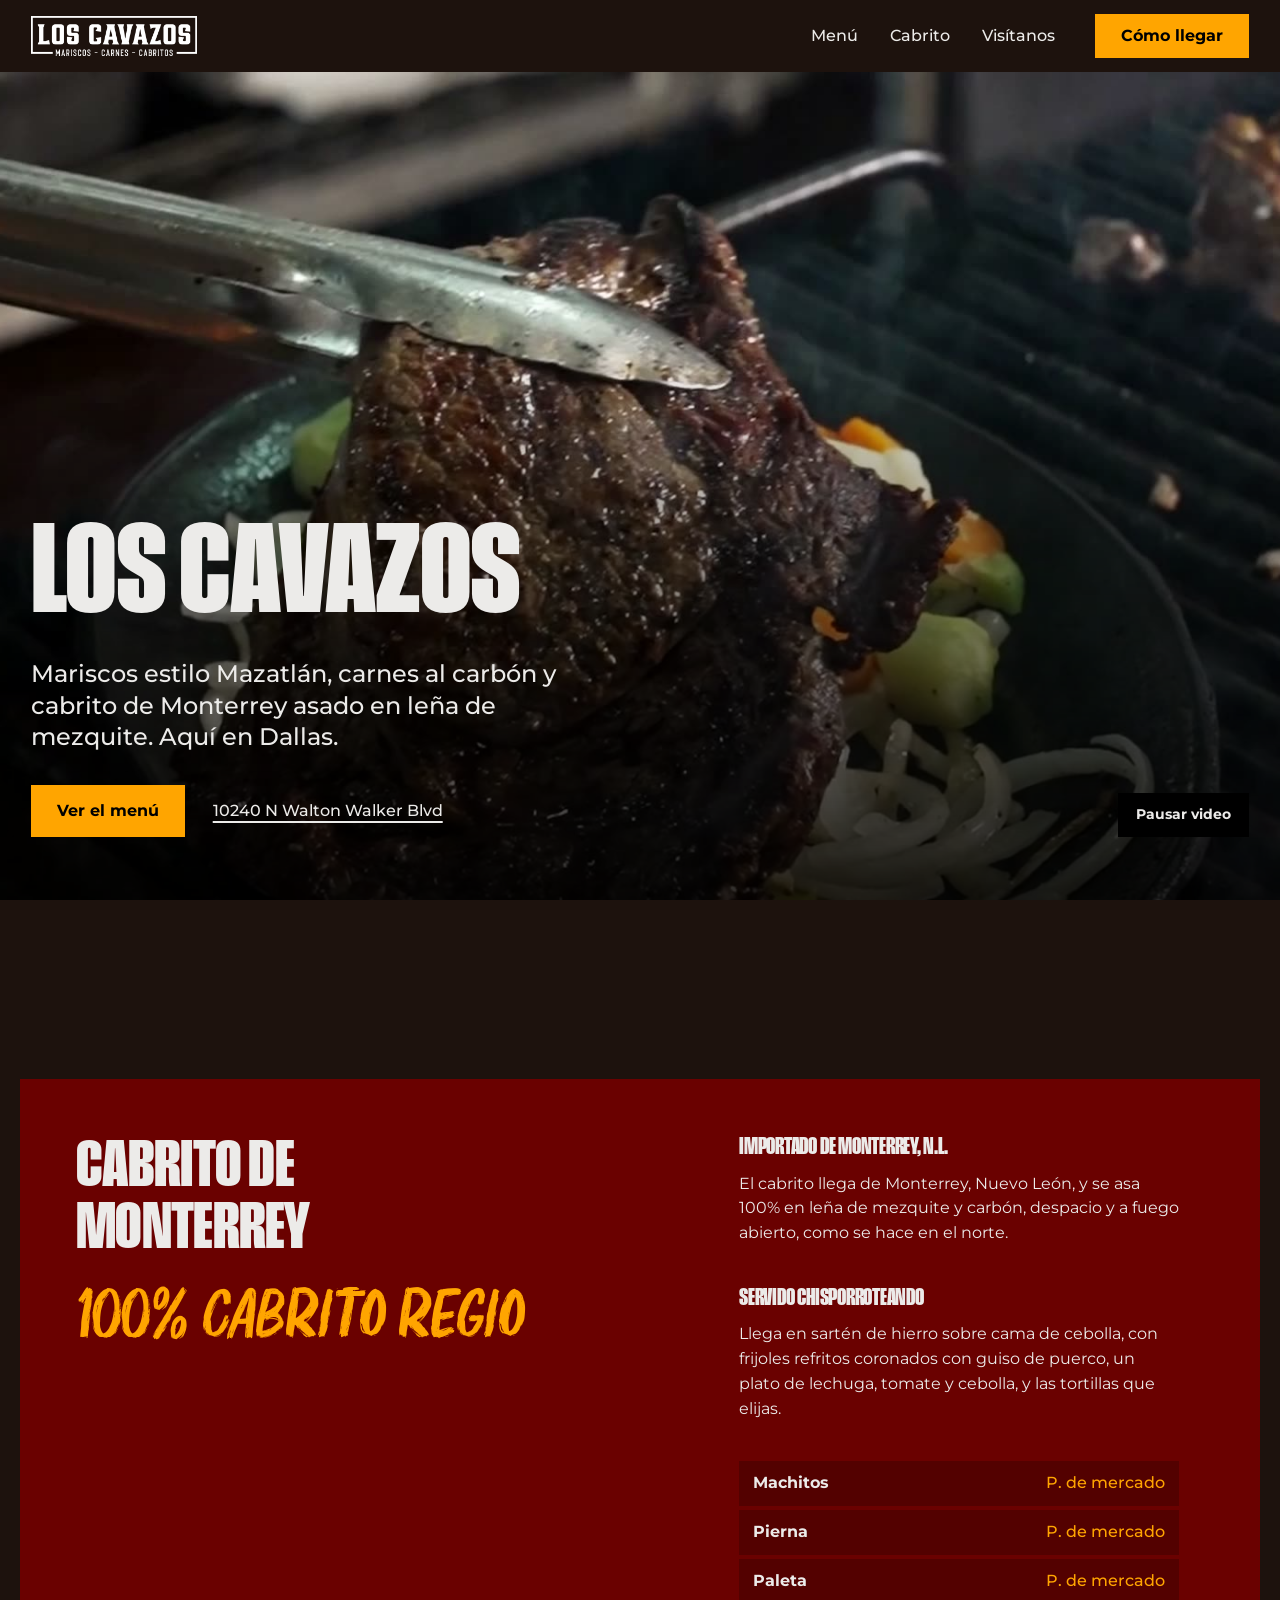
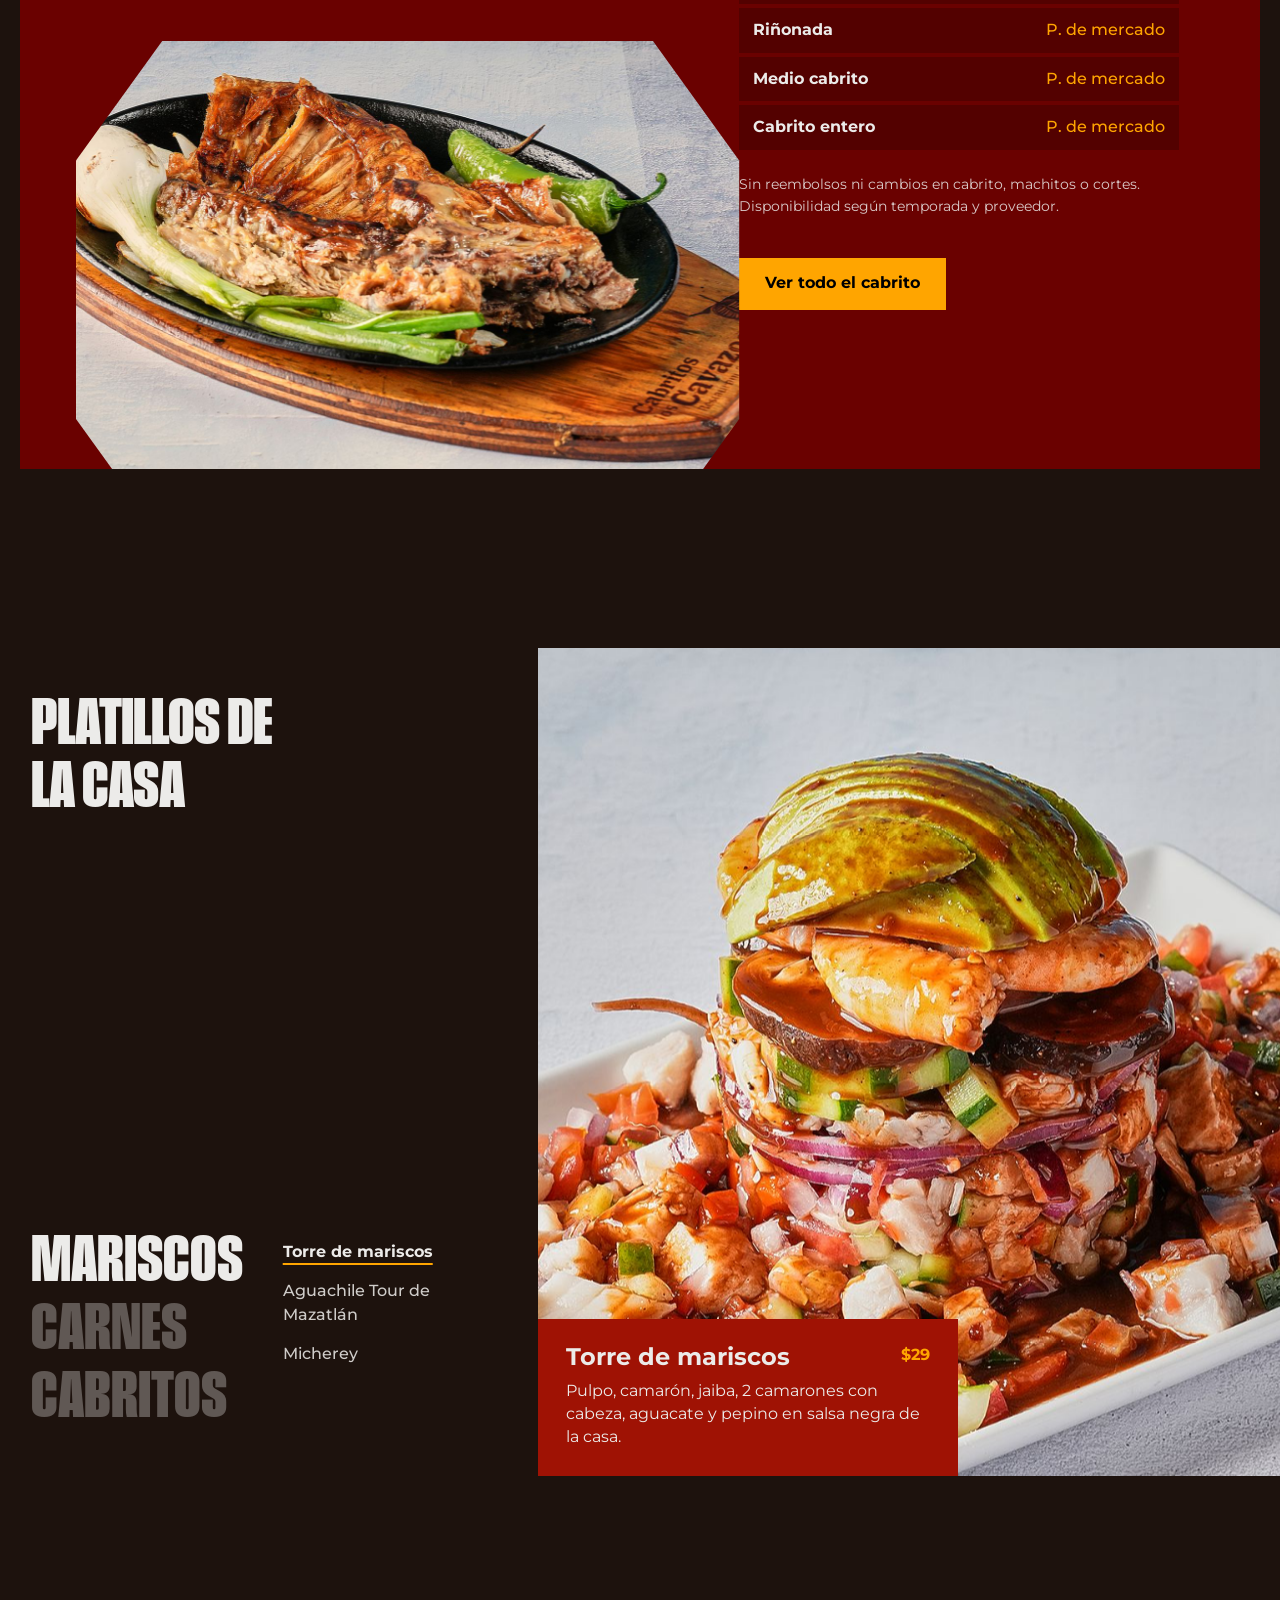
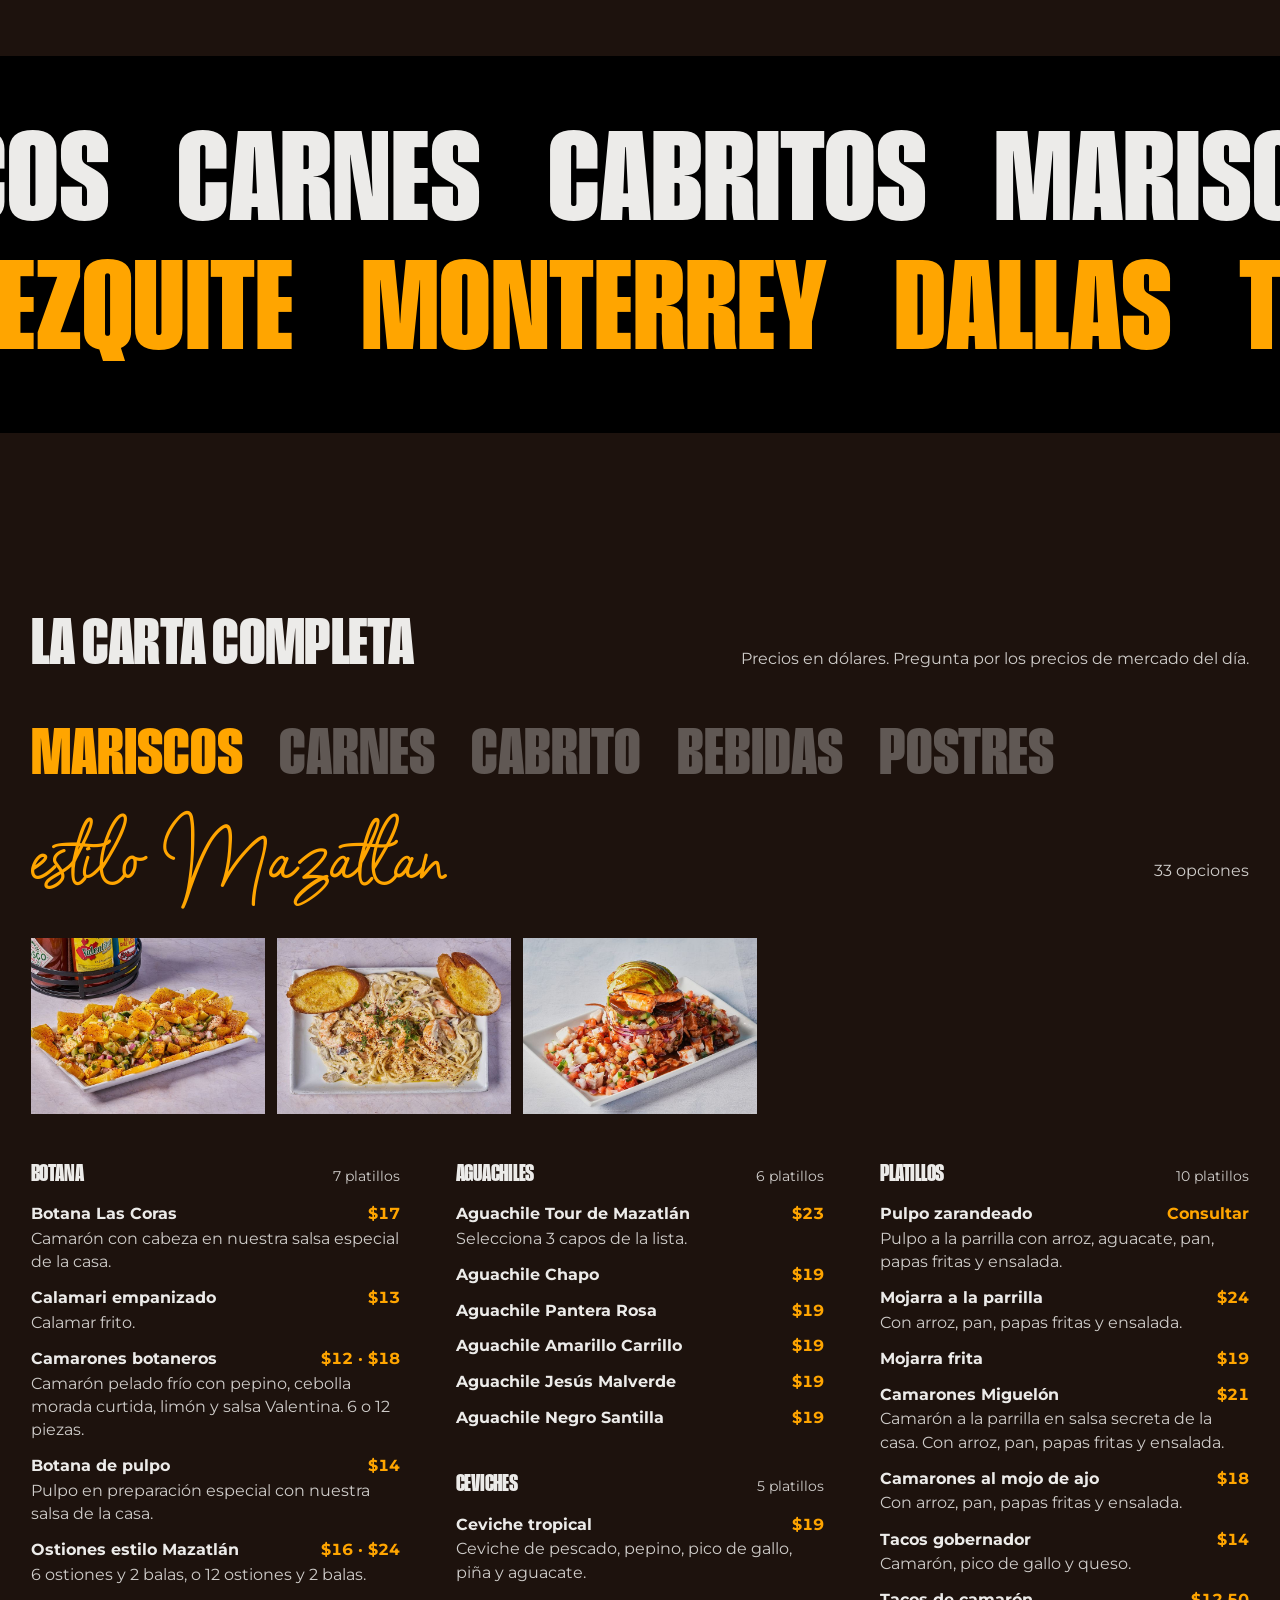
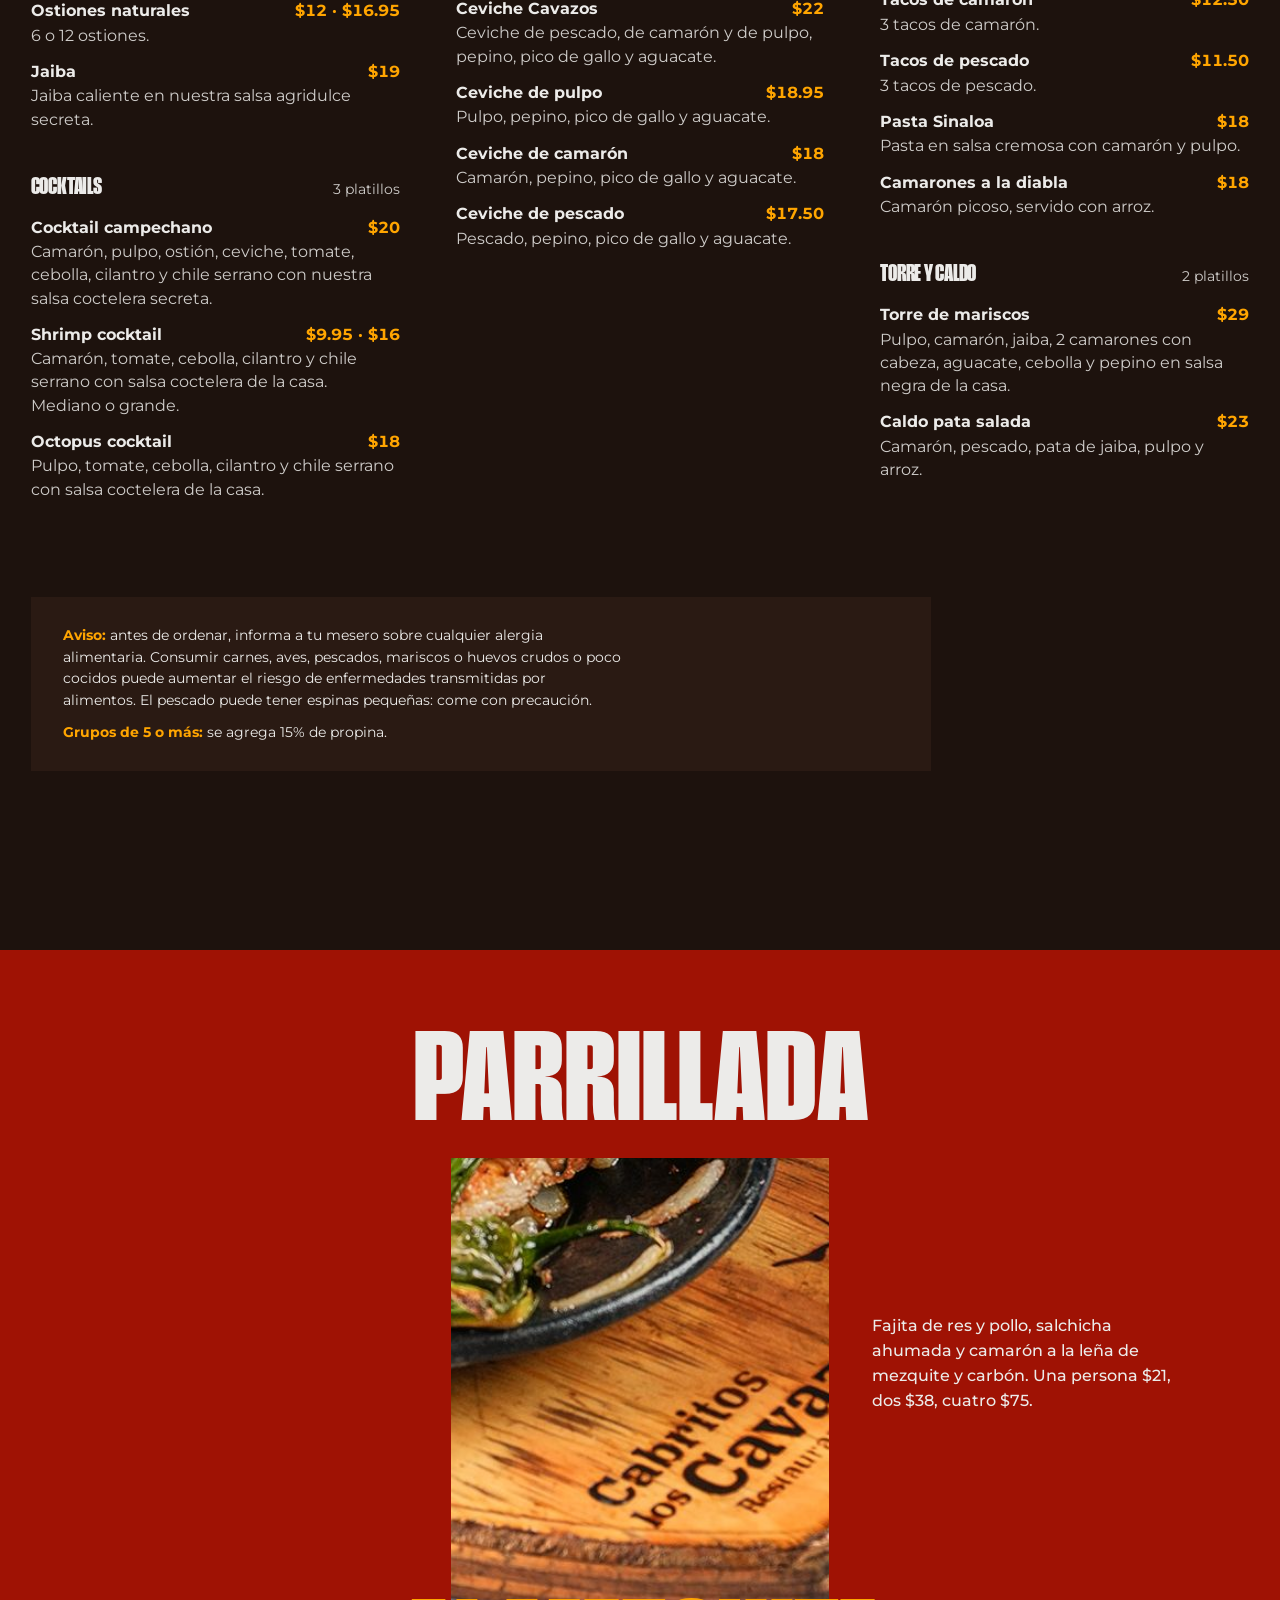
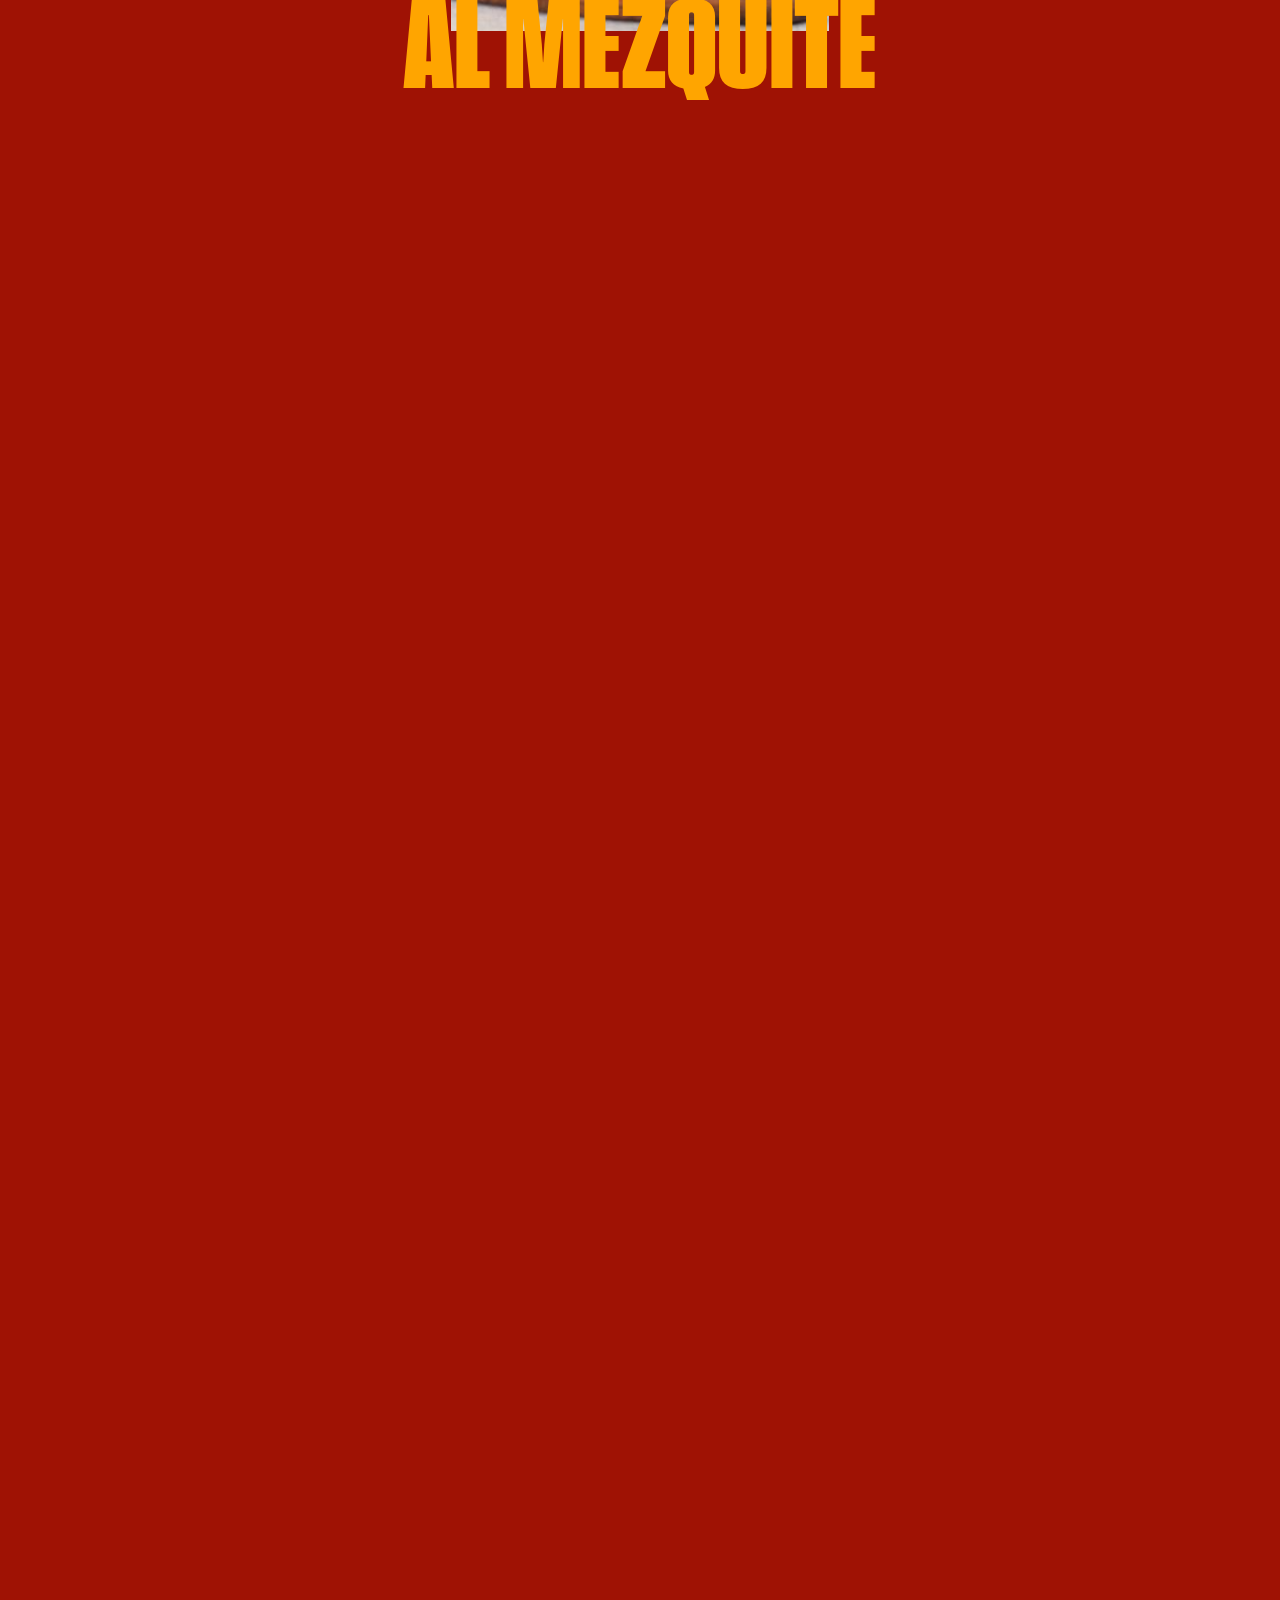
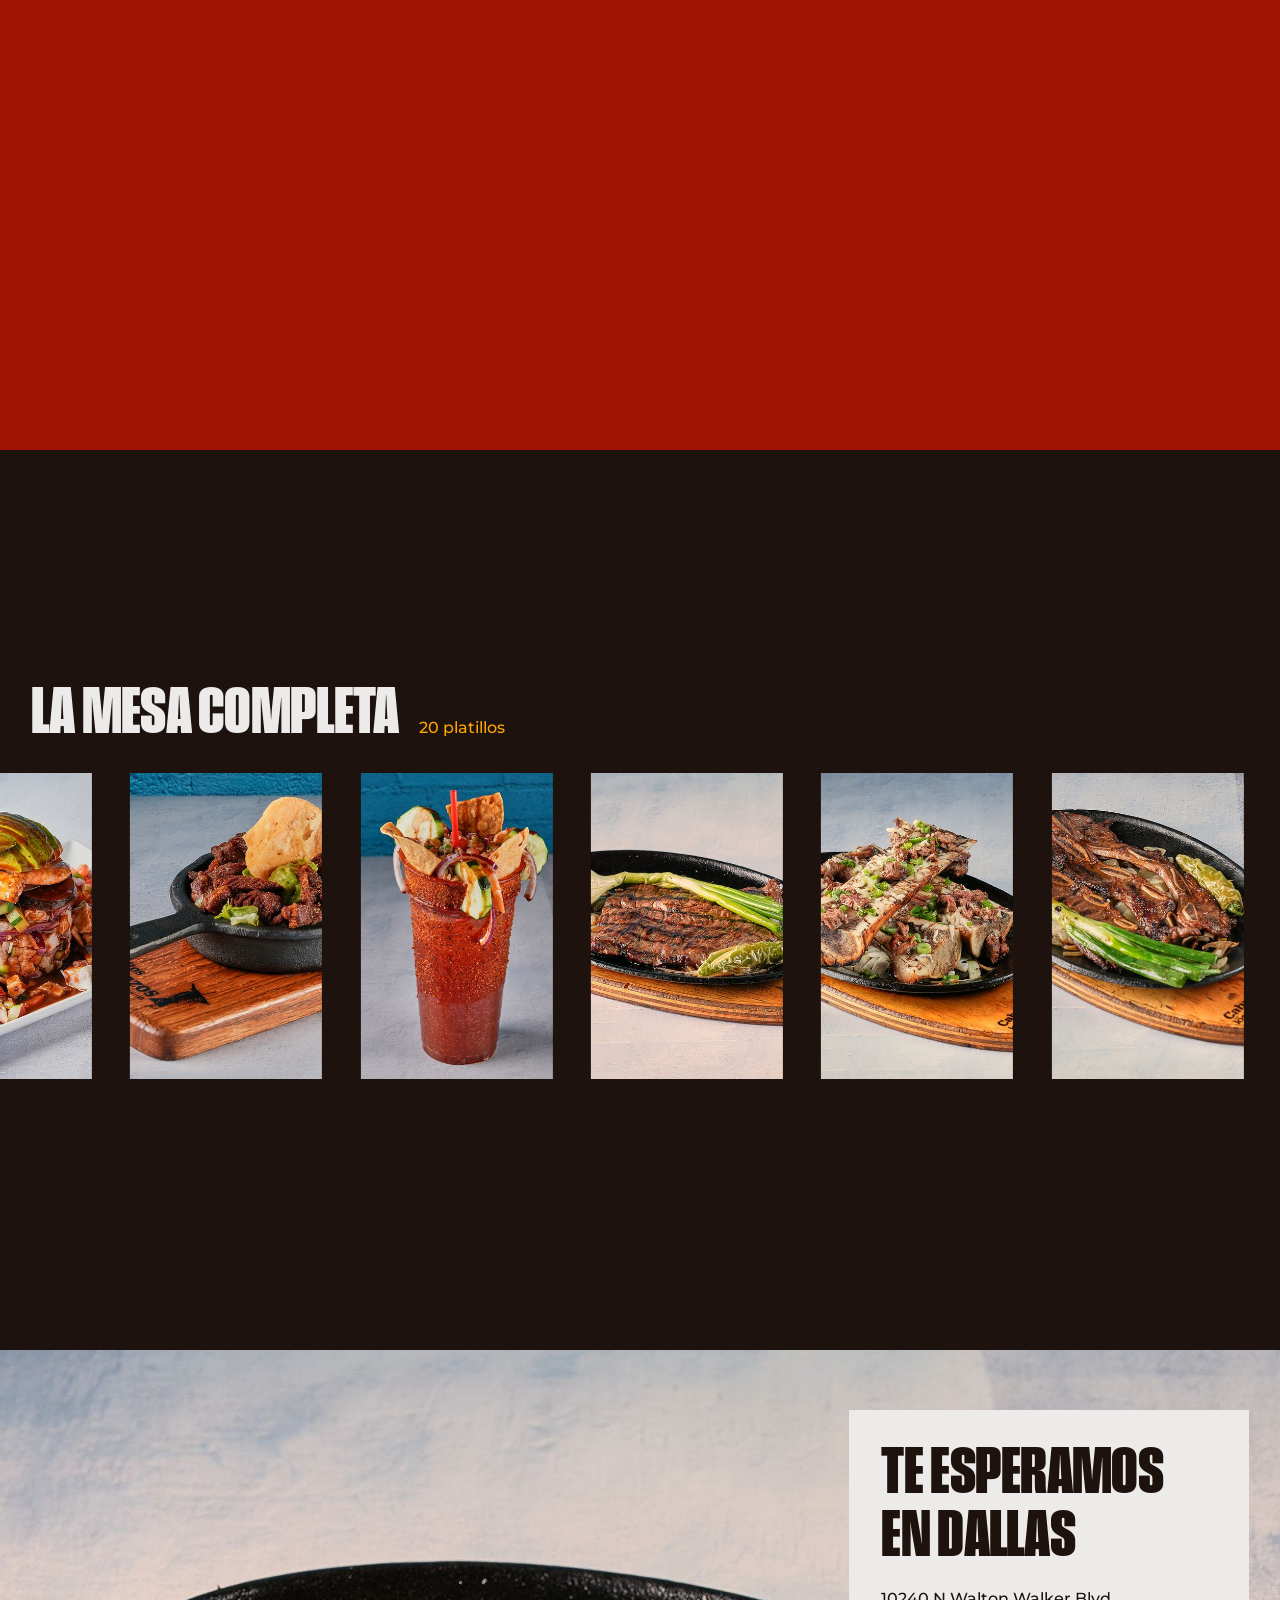
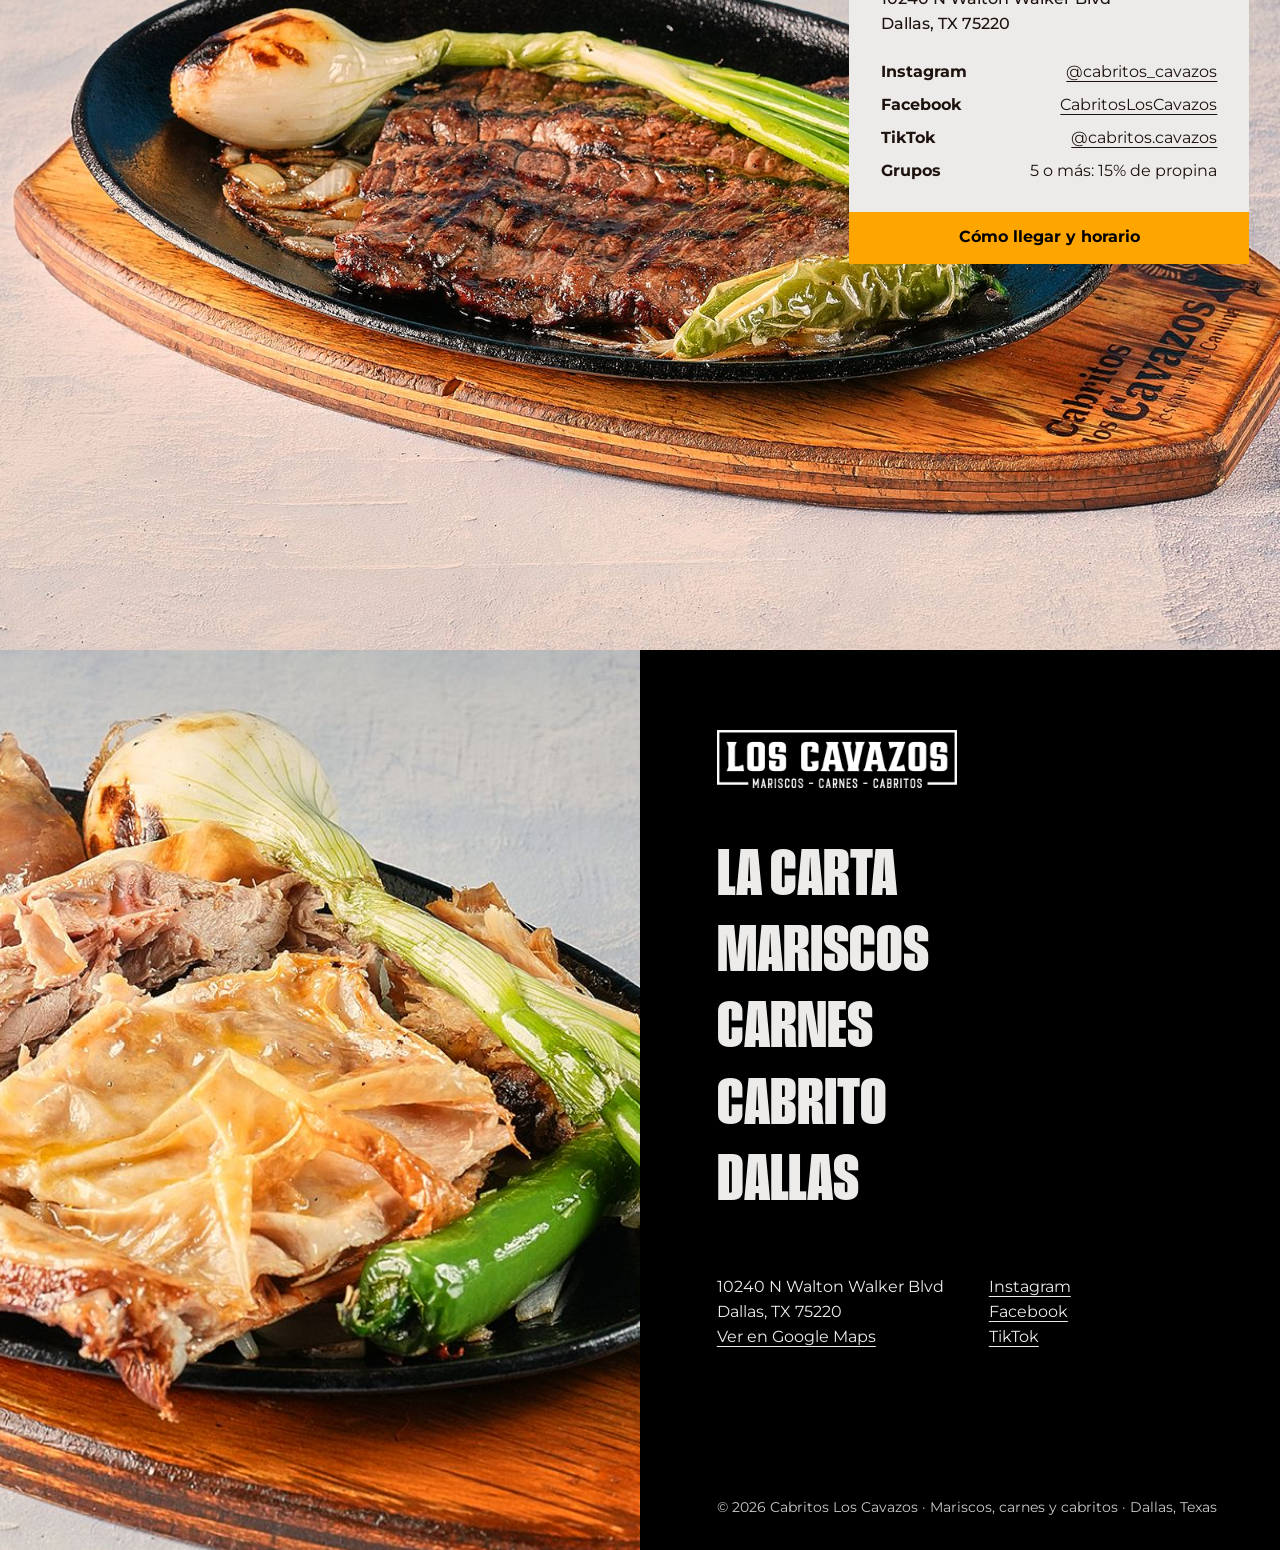
==== commit cd1f99b8: "Video de presentación al inicio y cabrito como segunda sección" ====
--- a/index.html
+++ b/index.html
@@ -40,48 +40,21 @@
 
 <main>
 
-<!-- HERO: la sartén sobre su tabla, enorme -->
-<section class="hero" id="inicio">
-  <div class="hero-text">
-    <h1 class="hero-title" data-reveal>Los Cavazos</h1>
-    <p class="hero-lede" data-reveal>Mariscos estilo Mazatlán, carnes al carbón y cabrito de Monterrey asado en leña de mezquite. Aquí en Dallas.</p>
-    <div class="hero-actions" data-reveal>
+<!-- INICIO: video de la cocina -->
+<section class="intro" id="inicio" aria-labelledby="intro-h">
+  <video class="intro-video" autoplay muted loop playsinline preload="auto" poster="assets/video/cavazos-poster.jpg" aria-label="Video de la cocina de Los Cavazos: carnes al carbón, cebollitas y cabrito en la parrilla">
+    <source src="assets/video/cavazos-720.mp4" type="video/mp4" media="(max-width: 900px)">
+    <source src="assets/video/cavazos-1080.mp4" type="video/mp4">
+  </video>
+  <div class="intro-text">
+    <h1 id="intro-h" class="intro-title" data-reveal>Los Cavazos</h1>
+    <p class="intro-lede" data-reveal>Mariscos estilo Mazatlán, carnes al carbón y cabrito de Monterrey asado en leña de mezquite. Aquí en Dallas.</p>
+    <div class="intro-actions" data-reveal>
       <a class="btn btn-accent" href="#menu">Ver el menú</a>
       <a class="link" href="https://maps.app.goo.gl/NTE251S19HnPEeCE7" target="_blank" rel="noopener">10240 N Walton Walker Blvd</a>
     </div>
-
-    <div class="picker" data-reveal>
-      <div class="picker-tabs" role="tablist" aria-label="Elige un mundo">
-        <button role="tab" class="picker-tab" aria-selected="true" data-group="mariscos">Mariscos</button>
-        <button role="tab" class="picker-tab" aria-selected="false" data-group="carnes">Carnes</button>
-        <button role="tab" class="picker-tab" aria-selected="false" data-group="cabritos">Cabritos</button>
-      </div>
-      <ul class="picker-list" aria-label="Platillos">
-        <li data-group="mariscos"><button class="dish" aria-pressed="true" data-img="plato-01" data-price="$29" data-tone="red" data-fact="Pulpo, camarón, jaiba, 2 camarones con cabeza, aguacate y pepino en salsa negra de la casa.">Torre de mariscos</button></li>
-        <li data-group="mariscos"><button class="dish" aria-pressed="false" data-img="plato-14" data-price="$23" data-tone="red" data-fact="Tour de Mazatlán: selecciona 3 capos entre Chapo, Pantera Rosa, Amarillo Carrillo, Jesús Malverde y Negro Santilla.">Aguachile Tour de Mazatlán</button></li>
-        <li data-group="mariscos"><button class="dish" aria-pressed="false" data-img="plato-03" data-price="$15" data-tone="red" data-fact="La michelada de la casa, escarchada y bien cargada.">Micherey</button></li>
-        <li data-group="carnes"><button class="dish" aria-pressed="false" data-img="plato-10" data-price="$38" data-tone="maroon" data-fact="Fajita de res y pollo, salchicha ahumada y camarón al carbón de mezquite. Para dos.">Parrillada para dos</button></li>
-        <li data-group="carnes"><button class="dish" aria-pressed="false" data-img="plato-11" data-price="$38" data-tone="maroon" data-fact="Pollo, arrachera, camarón y salchicha, en molcajete hirviendo.">Molcajete para dos</button></li>
-        <li data-group="carnes"><button class="dish" aria-pressed="false" data-img="plato-05" data-price="$22" data-tone="maroon" data-fact="Tuétano de res a la parrilla, con cebollita y chile toreado.">Tuétano de res</button></li>
-        <li data-group="carnes"><button class="dish" aria-pressed="false" data-img="plato-04" data-price="$24" data-tone="maroon" data-fact="Arrachera con frijoles, arroz, lechuga, pico de gallo y guacamole.">Arrachera</button></li>
-        <li data-group="cabritos"><button class="dish" aria-pressed="false" data-img="plato-07" data-price="P. de mercado" data-tone="black" data-fact="Pierna de cabrito de Monterrey, asada 100% en leña de mezquite.">Pierna de cabrito</button></li>
-        <li data-group="cabritos"><button class="dish" aria-pressed="false" data-img="plato-08" data-price="P. de mercado" data-tone="black" data-fact="Paleta y riñonada, servidas chisporroteando sobre cama de cebolla.">Paleta y riñonada</button></li>
-        <li data-group="cabritos"><button class="dish" aria-pressed="false" data-img="plato-12" data-price="$19" data-tone="black" data-fact="La cabeza de cabrito, para los que saben.">Cabeza de cabrito</button></li>
-      </ul>
-    </div>
-  </div>
-
-  <figure class="hero-object">
-    <div class="hero-frame" data-parallax="0.12">
-      <img class="hero-img is-on" src="assets/img/plato-01.jpg" alt="Torre de mariscos con aguacate y camarón sobre ceviche" width="1600" height="1200" fetchpriority="high">
-      <img class="hero-img" src="assets/img/plato-01.jpg" alt="" width="1600" height="1200" aria-hidden="true">
-    </div>
-    <figcaption class="hero-card" data-tone="red" aria-live="polite">
-      <span class="hero-card-name">Torre de mariscos</span>
-      <span class="hero-card-price">$29</span>
-      <span class="hero-card-fact">Pulpo, camarón, jaiba, 2 camarones con cabeza, aguacate y pepino en salsa negra de la casa.</span>
-    </figcaption>
-  </figure>
+  </div>
+  <button class="intro-toggle" type="button" aria-pressed="false">Pausar video</button>
 </section>
 
 <!-- CABRITO: panel profundo con retrato en forma de tabla -->
@@ -115,6 +88,45 @@
       <a class="btn btn-accent" href="#m-cabrito" data-reveal>Ver todo el cabrito</a>
     </div>
   </div>
+</section>
+
+<!-- PLATILLOS: la sartén sobre su tabla, enorme -->
+<section class="hero" id="platillos" aria-labelledby="platillos-h">
+  <div class="hero-text">
+    <h2 id="platillos-h" class="hero-title" data-reveal>Platillos de la casa</h2>
+
+    <div class="picker" data-reveal>
+      <div class="picker-tabs" role="tablist" aria-label="Elige un mundo">
+        <button role="tab" class="picker-tab" aria-selected="true" data-group="mariscos">Mariscos</button>
+        <button role="tab" class="picker-tab" aria-selected="false" data-group="carnes">Carnes</button>
+        <button role="tab" class="picker-tab" aria-selected="false" data-group="cabritos">Cabritos</button>
+      </div>
+      <ul class="picker-list" aria-label="Platillos">
+        <li data-group="mariscos"><button class="dish" aria-pressed="true" data-img="plato-01" data-price="$29" data-tone="red" data-fact="Pulpo, camarón, jaiba, 2 camarones con cabeza, aguacate y pepino en salsa negra de la casa.">Torre de mariscos</button></li>
+        <li data-group="mariscos"><button class="dish" aria-pressed="false" data-img="plato-14" data-price="$23" data-tone="red" data-fact="Tour de Mazatlán: selecciona 3 capos entre Chapo, Pantera Rosa, Amarillo Carrillo, Jesús Malverde y Negro Santilla.">Aguachile Tour de Mazatlán</button></li>
+        <li data-group="mariscos"><button class="dish" aria-pressed="false" data-img="plato-03" data-price="$15" data-tone="red" data-fact="La michelada de la casa, escarchada y bien cargada.">Micherey</button></li>
+        <li data-group="carnes"><button class="dish" aria-pressed="false" data-img="plato-10" data-price="$38" data-tone="maroon" data-fact="Fajita de res y pollo, salchicha ahumada y camarón al carbón de mezquite. Para dos.">Parrillada para dos</button></li>
+        <li data-group="carnes"><button class="dish" aria-pressed="false" data-img="plato-11" data-price="$38" data-tone="maroon" data-fact="Pollo, arrachera, camarón y salchicha, en molcajete hirviendo.">Molcajete para dos</button></li>
+        <li data-group="carnes"><button class="dish" aria-pressed="false" data-img="plato-05" data-price="$22" data-tone="maroon" data-fact="Tuétano de res a la parrilla, con cebollita y chile toreado.">Tuétano de res</button></li>
+        <li data-group="carnes"><button class="dish" aria-pressed="false" data-img="plato-04" data-price="$24" data-tone="maroon" data-fact="Arrachera con frijoles, arroz, lechuga, pico de gallo y guacamole.">Arrachera</button></li>
+        <li data-group="cabritos"><button class="dish" aria-pressed="false" data-img="plato-07" data-price="P. de mercado" data-tone="black" data-fact="Pierna de cabrito de Monterrey, asada 100% en leña de mezquite.">Pierna de cabrito</button></li>
+        <li data-group="cabritos"><button class="dish" aria-pressed="false" data-img="plato-08" data-price="P. de mercado" data-tone="black" data-fact="Paleta y riñonada, servidas chisporroteando sobre cama de cebolla.">Paleta y riñonada</button></li>
+        <li data-group="cabritos"><button class="dish" aria-pressed="false" data-img="plato-12" data-price="$19" data-tone="black" data-fact="La cabeza de cabrito, para los que saben.">Cabeza de cabrito</button></li>
+      </ul>
+    </div>
+  </div>
+
+  <figure class="hero-object">
+    <div class="hero-frame" data-parallax="0.12">
+      <img class="hero-img is-on" src="assets/img/plato-01.jpg" alt="Torre de mariscos con aguacate y camarón sobre ceviche" width="1600" height="1200" fetchpriority="high">
+      <img class="hero-img" src="assets/img/plato-01.jpg" alt="" width="1600" height="1200" aria-hidden="true">
+    </div>
+    <figcaption class="hero-card" data-tone="red" aria-live="polite">
+      <span class="hero-card-name">Torre de mariscos</span>
+      <span class="hero-card-price">$29</span>
+      <span class="hero-card-fact">Pulpo, camarón, jaiba, 2 camarones con cabeza, aguacate y pepino en salsa negra de la casa.</span>
+    </figcaption>
+  </figure>
 </section>
 
 <!-- FRANJA: se desliza con el scroll -->
--- a/styles.css
+++ b/styles.css
@@ -103,8 +103,28 @@
 .bar-links a:hover { color: var(--accent); }
 .bar-cta { min-height: 44px; }
 
-/* ---------- Hero ---------- */
+/* ---------- Inicio: video ---------- */
+.intro { position: relative; height: calc(100svh - var(--bar)); min-height: 560px; overflow: hidden; background: var(--black); }
+.intro-video { position: absolute; inset: 0; width: 100%; height: 100%; object-fit: cover; }
+.intro::before {
+  content: ""; position: absolute; inset: 0; z-index: 1; pointer-events: none;
+  background: linear-gradient(to top, rgba(0, 0, 0, .82) 0%, rgba(0, 0, 0, .45) 38%, rgba(0, 0, 0, 0) 68%);
+}
+.intro-text { position: absolute; z-index: 2; left: var(--m); right: var(--m); bottom: clamp(36px, 7vh, 80px); }
+.intro-title { font-size: var(--s-xl); line-height: .86; white-space: nowrap; }
+.intro-lede { margin-top: 28px; font-size: var(--s-md); line-height: 1.3; max-width: 34ch; font-weight: 500; }
+.intro-actions { margin-top: 32px; display: flex; flex-wrap: wrap; align-items: center; gap: 16px 28px; }
+.intro-toggle {
+  position: absolute; z-index: 2; right: var(--m); bottom: clamp(36px, 7vh, 80px);
+  min-height: 44px; padding: 0 18px; background: var(--black); color: var(--ink);
+  font-size: var(--s-xs); font-weight: 700; transition: color .18s, transform .18s var(--ease);
+}
+.intro-toggle:hover { color: var(--accent); }
+.intro-toggle:active { transform: translateY(1px); }
+
+/* ---------- Platillos ---------- */
 .hero {
+  margin-top: var(--gap);
   position: relative;
   display: grid;
   grid-template-columns: 42% 58%;
@@ -114,9 +134,7 @@
   padding: clamp(28px, 5vh, 64px) var(--m) 48px;
   display: flex; flex-direction: column;
 }
-.hero-title { font-size: var(--s-xl); line-height: .86; white-space: nowrap; }
-.hero-lede { margin-top: 32px; font-size: var(--s-md); line-height: 1.3; max-width: 30ch; font-weight: 500; }
-.hero-actions { margin-top: 32px; display: flex; flex-wrap: wrap; align-items: center; gap: 16px 28px; }
+.hero-title { font-size: var(--s-lg); max-width: 10ch; }
 
 .picker { margin-top: auto; padding-top: 48px; display: grid; grid-template-columns: auto 1fr; gap: 0 40px; align-items: start; }
 .picker-tabs { display: grid; gap: 6px; justify-items: start; }
@@ -347,6 +365,7 @@
 @media (max-width: 1100px) {
   .hero { grid-template-columns: 1fr; }
   .hero-text { padding-bottom: 32px; }
+  .hero-title { max-width: none; }
   .picker { padding-top: 88px; }
   .hero-object { height: 72svh; }
   .about-panel { display: flex; flex-direction: column; min-height: 0; }
@@ -370,7 +389,8 @@
   .bar-logo img { height: 30px; }
   .bar-cta { margin-left: auto; min-height: 40px; padding: 0 16px; }
   .picker { padding-top: 56px; gap: 0 24px; }
-  .hero-actions .link { display: none; }
+  .intro-actions .link { display: none; }
+  .intro-toggle { top: 16px; bottom: auto; }
   .hero-object { height: auto; aspect-ratio: 4 / 5; }
   .hero-card { position: absolute; width: 100%; }
   .about { padding: var(--gap) 10px 0; }
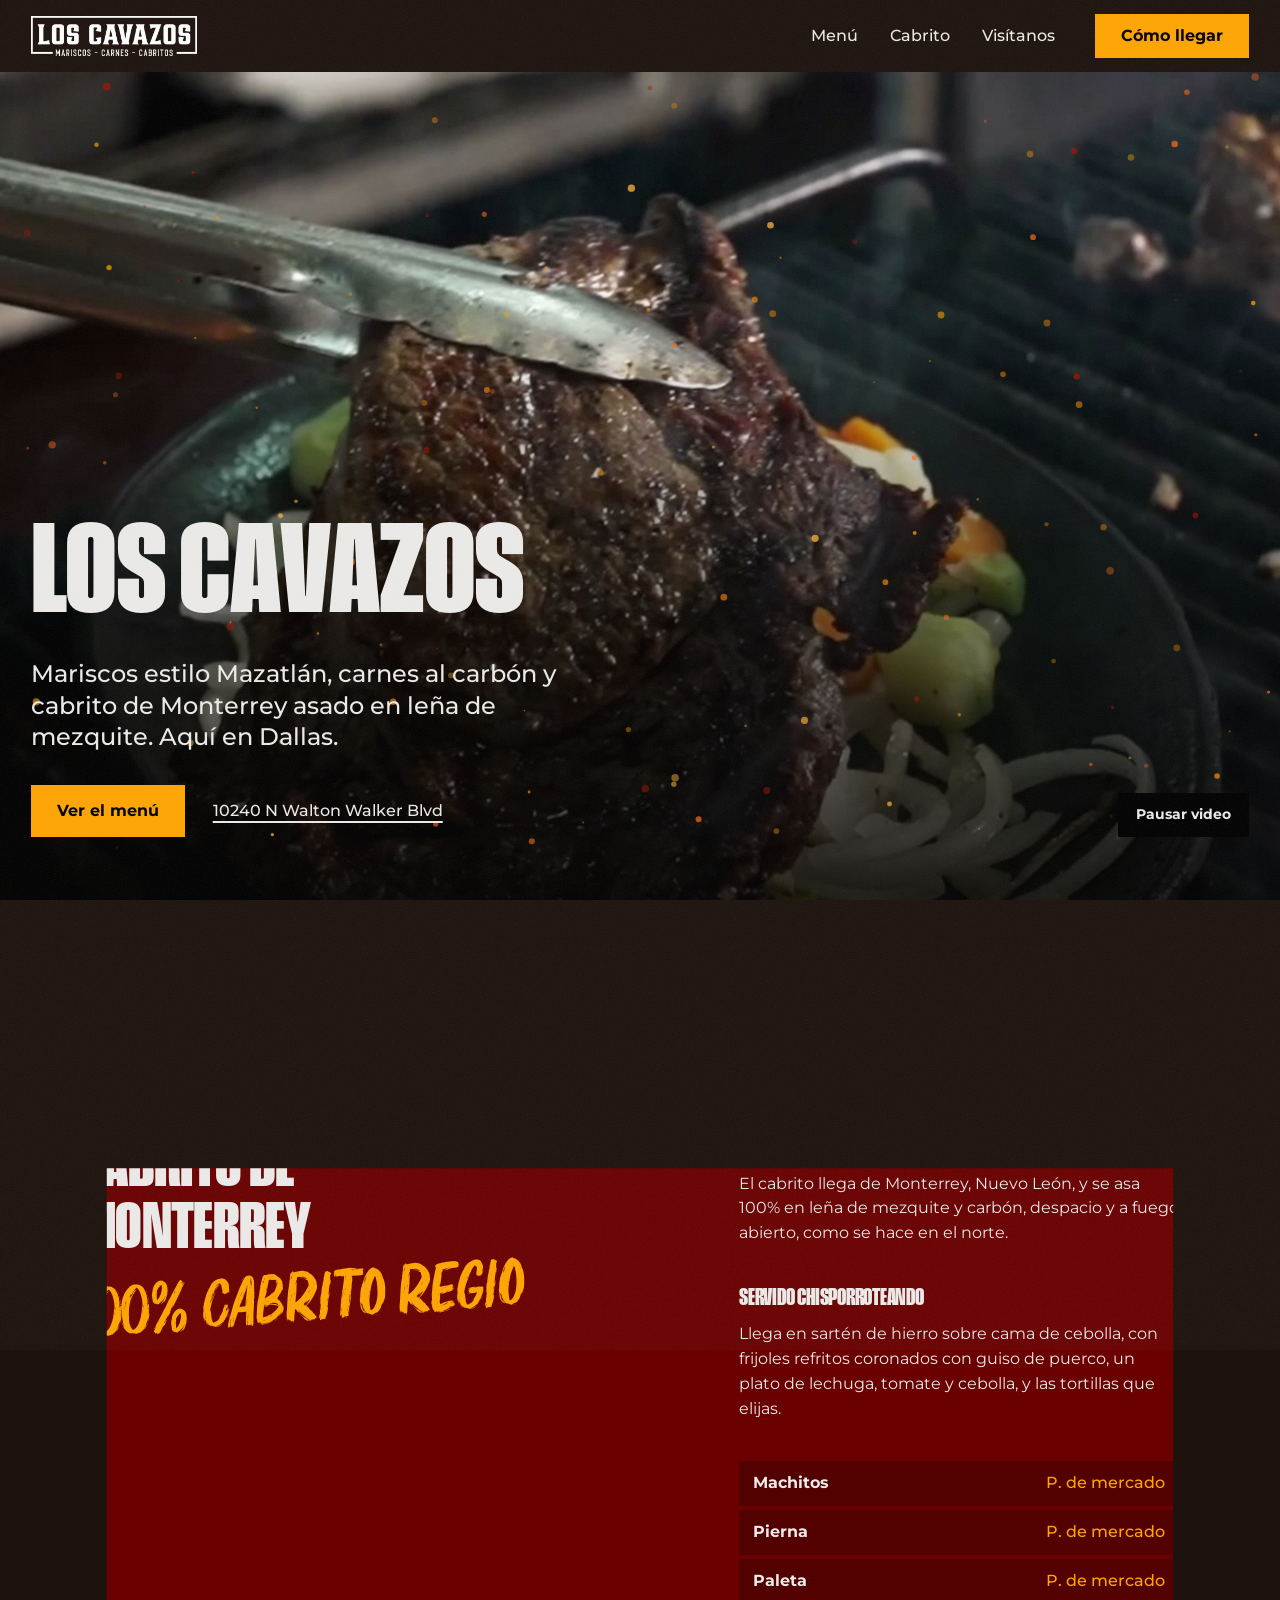
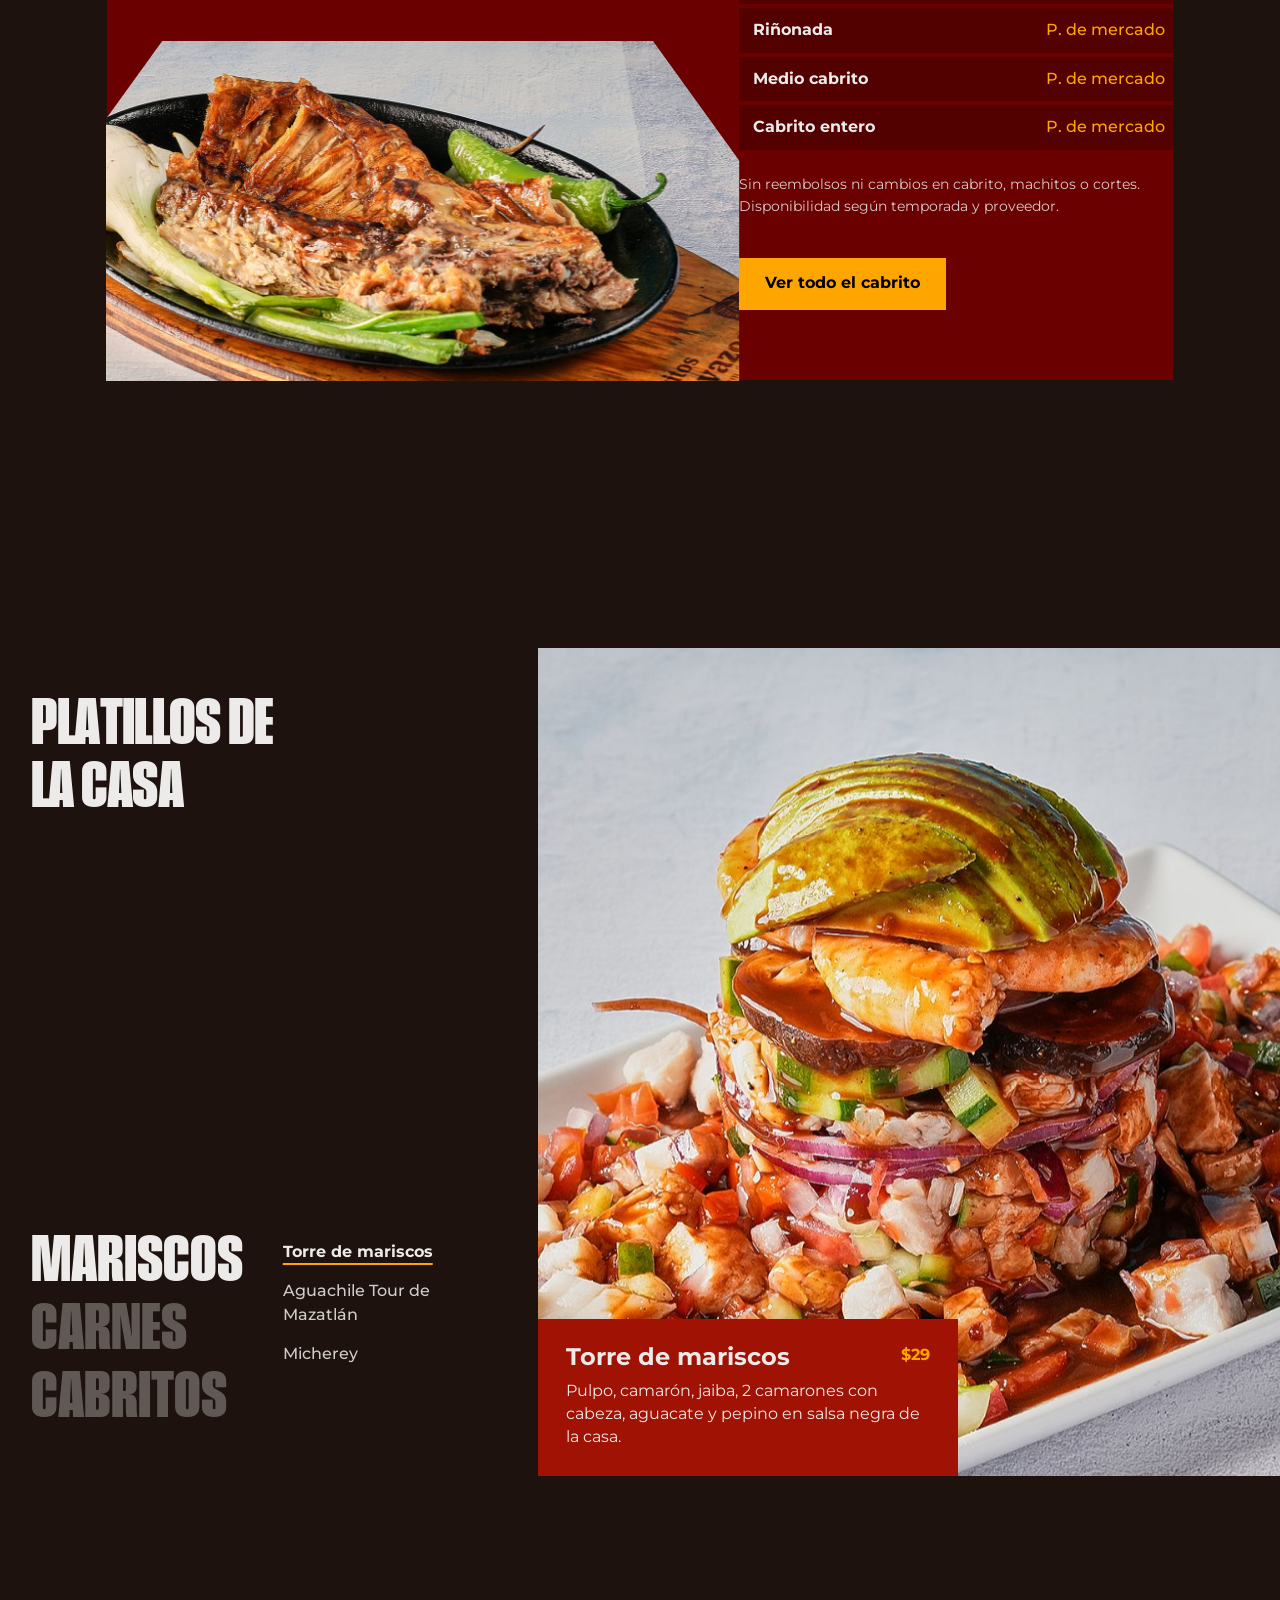
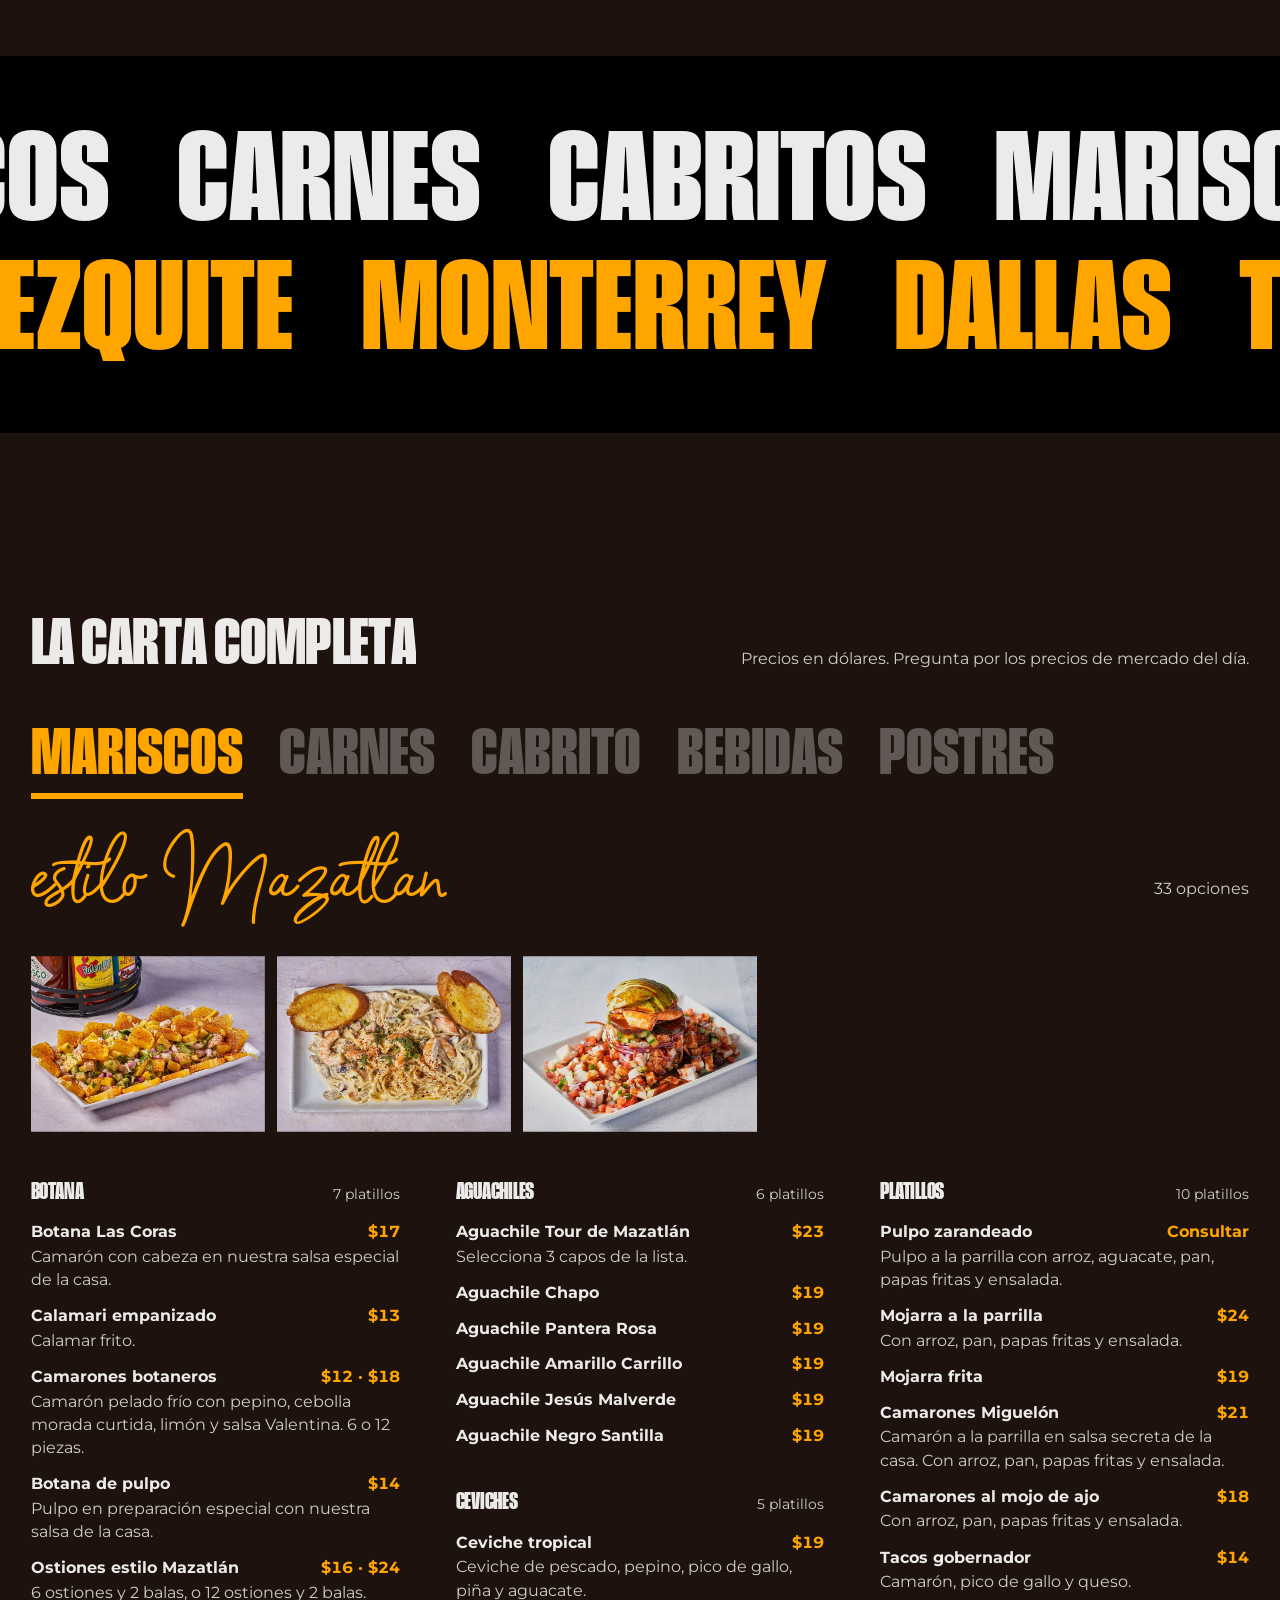
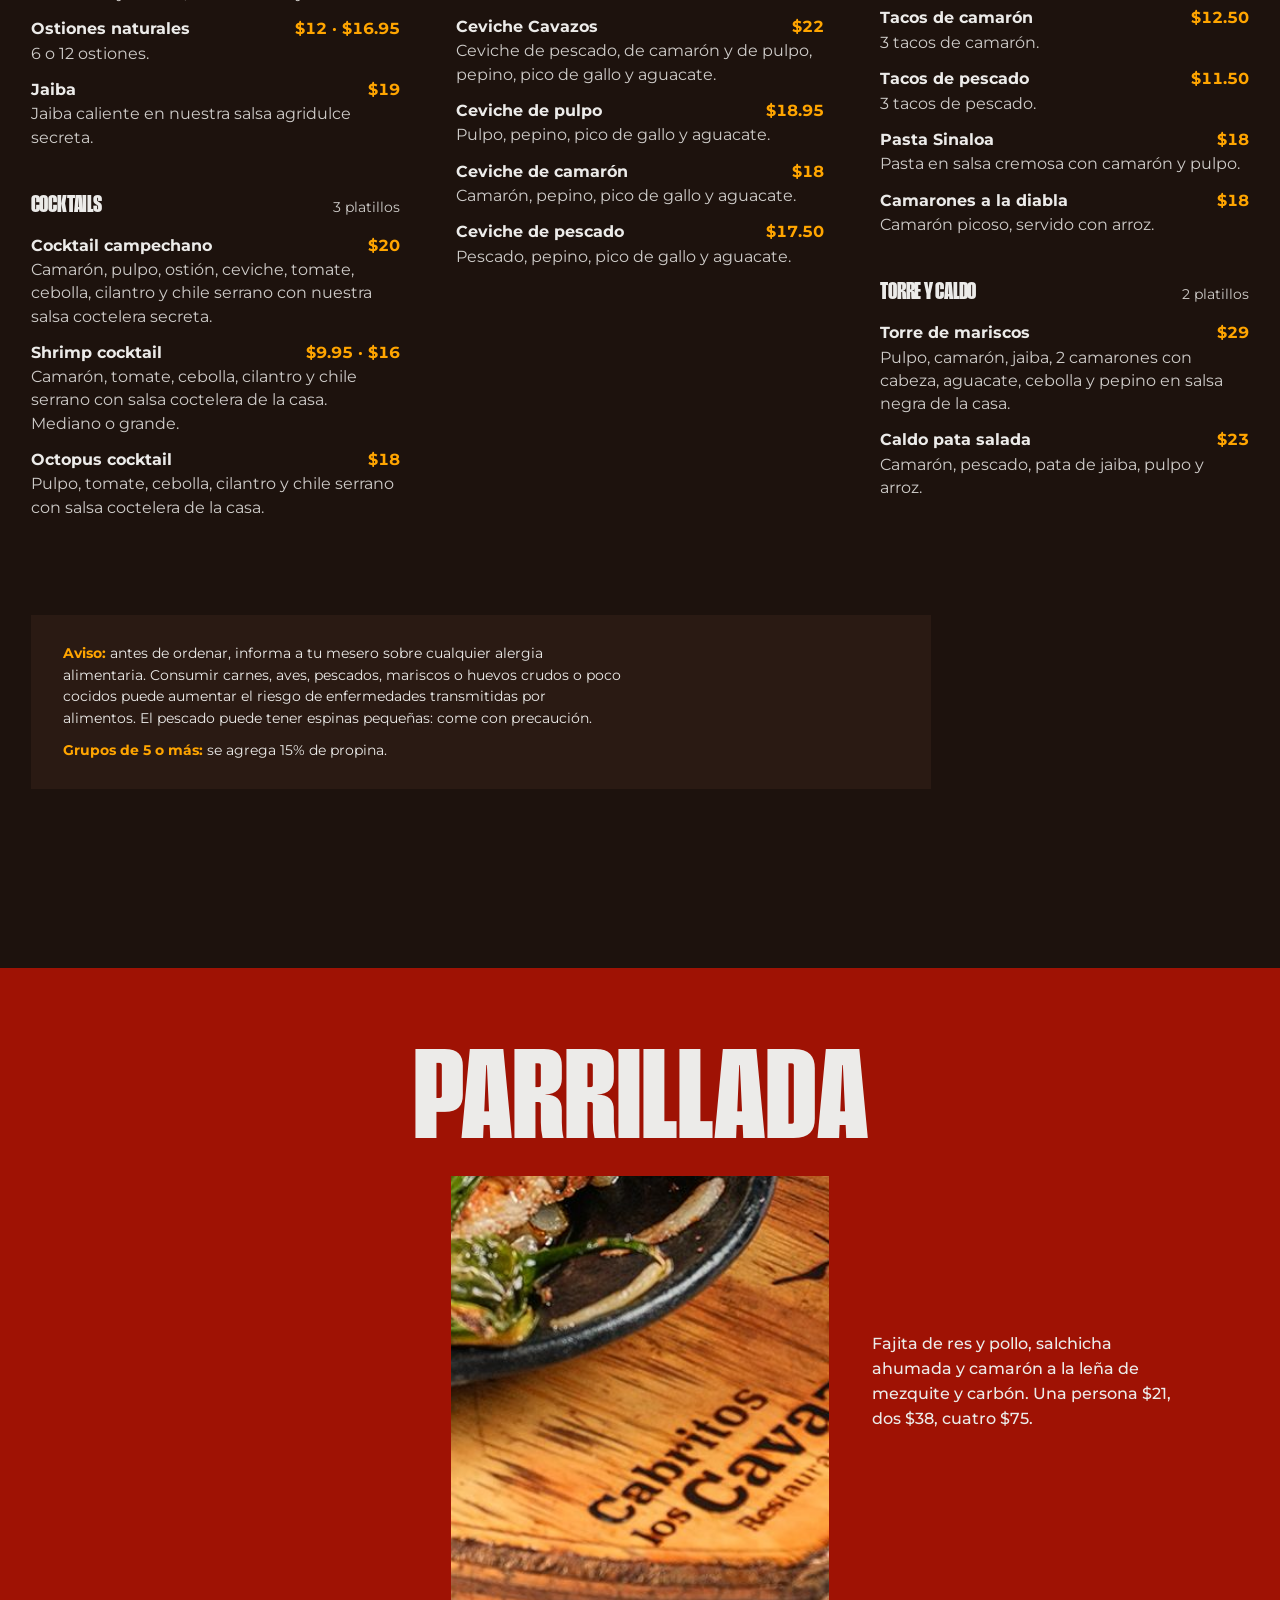
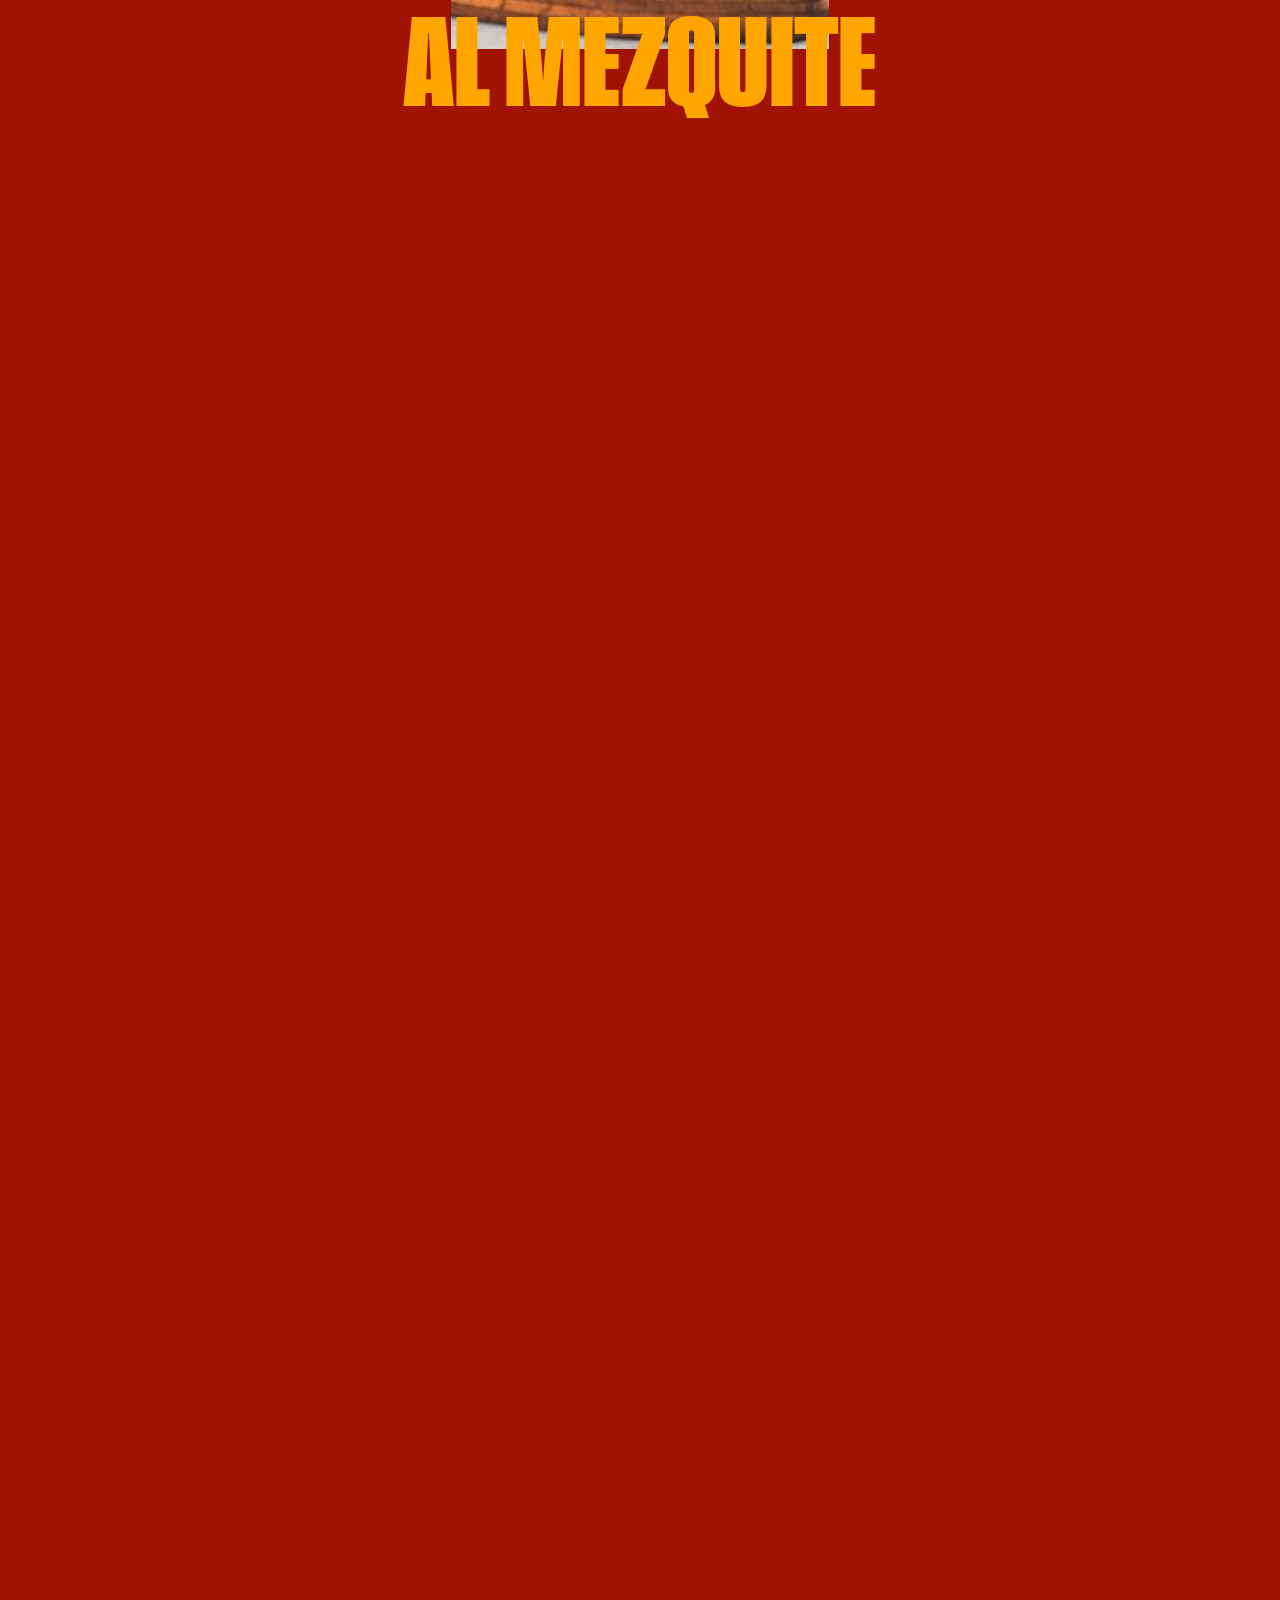
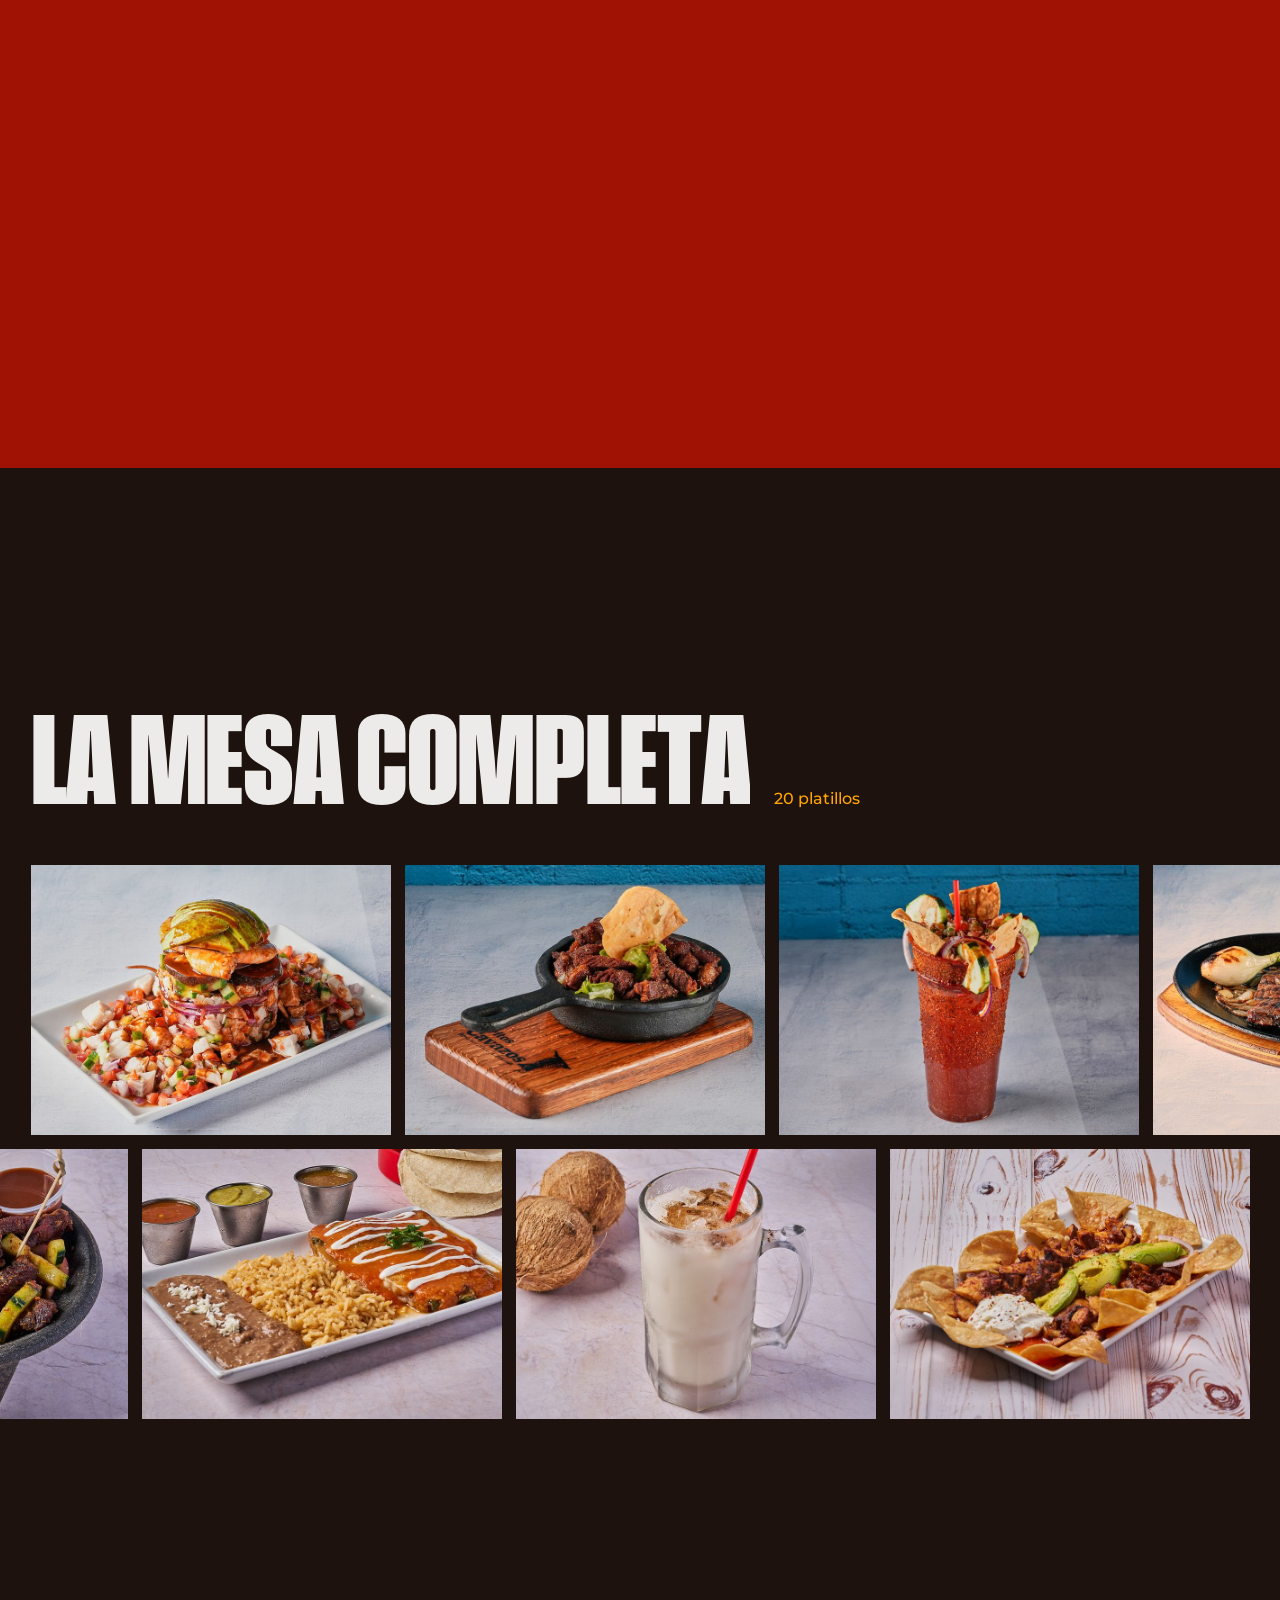
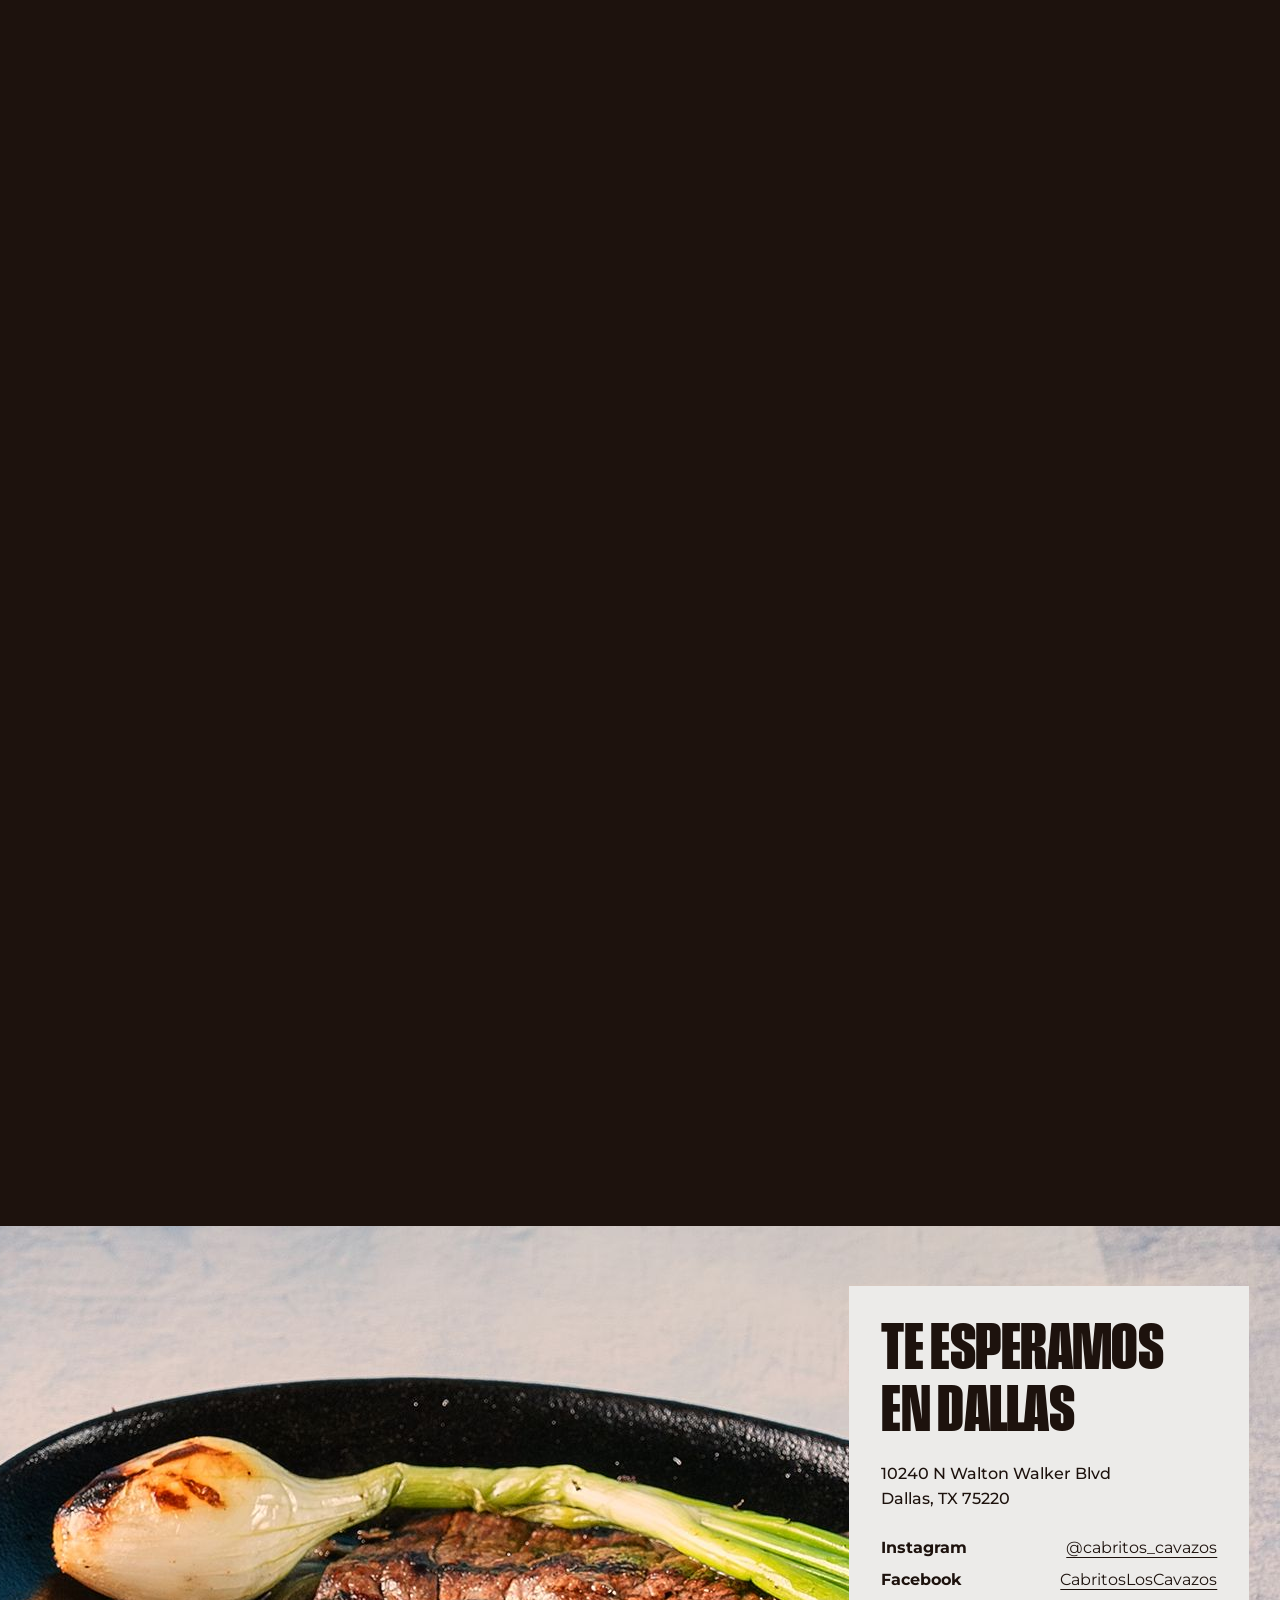
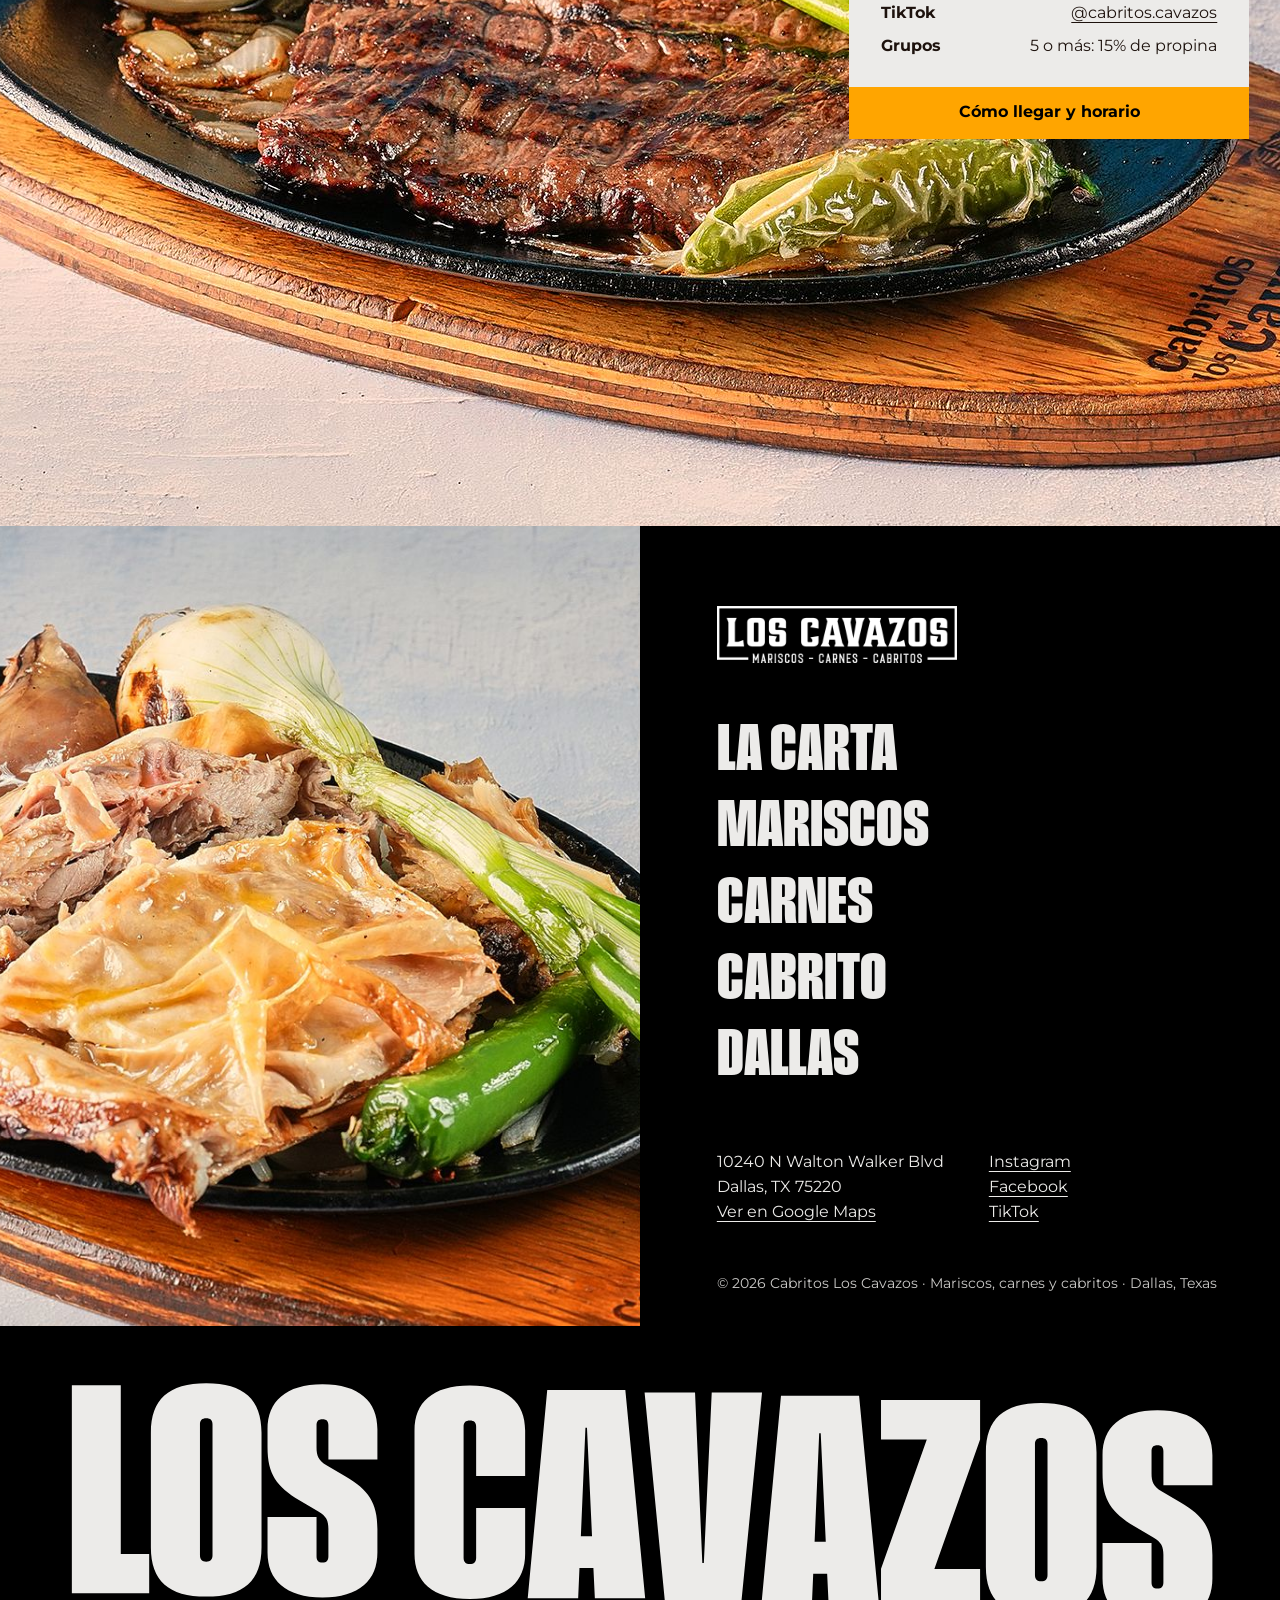
==== commit 50a744ed: "Next level visual: telón de entrada, brasas, scroll suave, títulos animados y muro de fotos" ====
--- a/index.html
+++ b/index.html
@@ -24,9 +24,20 @@
   "sameAs": ["https://www.instagram.com/cabritos_cavazos", "https://www.facebook.com/CabritosLosCavazos", "https://www.tiktok.com/@cabritos.cavazos"]
 }
 </script>
-<script>document.documentElement.classList.add('js')</script>
+<script>
+  (function(){var d=document.documentElement;d.classList.add('js');
+  try{ if(sessionStorage.getItem('cvz-seen')) d.classList.add('no-loader'); }catch(e){ d.classList.add('no-loader'); }})();
+</script>
 </head>
 <body>
+
+<div class="loader" aria-hidden="true">
+  <div class="loader-panel loader-panel--back"></div>
+  <div class="loader-panel loader-panel--front">
+    <img class="loader-logo" src="assets/img/logo-blanco.png" alt="" width="1200" height="288">
+    <span class="loader-bar"><span></span></span>
+  </div>
+</div>
 
 <header class="bar">
   <a class="bar-logo" href="#inicio" aria-label="Los Cavazos, inicio"><img src="assets/img/logo-blanco.png" alt="Los Cavazos · Mariscos, Carnes, Cabritos" width="1200" height="288"></a>
@@ -46,6 +57,7 @@
     <source src="assets/video/cavazos-720.mp4" type="video/mp4" media="(max-width: 900px)">
     <source src="assets/video/cavazos-1080.mp4" type="video/mp4">
   </video>
+  <canvas class="intro-embers" aria-hidden="true"></canvas>
   <div class="intro-text">
     <h1 id="intro-h" class="intro-title" data-reveal>Los Cavazos</h1>
     <p class="intro-lede" data-reveal>Mariscos estilo Mazatlán, carnes al carbón y cabrito de Monterrey asado en leña de mezquite. Aquí en Dallas.</p>
@@ -425,27 +437,31 @@
 <!-- GALERÍA -->
 <section class="gallery" aria-labelledby="gal-h">
   <h2 id="gal-h" class="gallery-title"><span>La mesa completa</span> <span class="gallery-count">20 platillos</span></h2>
-  <div class="gallery-row" tabindex="0" aria-label="Galería de platillos, desliza para ver más">
-    <img src="assets/img/plato-01-sm.jpg" alt="Torre de mariscos" width="800" height="600" loading="lazy">
-    <img src="assets/img/plato-02-sm.jpg" alt="Chicharrón de ribeye en sartén" width="800" height="600" loading="lazy">
-    <img src="assets/img/plato-03-sm.jpg" alt="Micherey escarchada" width="800" height="600" loading="lazy">
-    <img src="assets/img/plato-04-sm.jpg" alt="Arrachera en sartén sobre tabla" width="800" height="600" loading="lazy">
-    <img src="assets/img/plato-05-sm.jpg" alt="Tuétano de res" width="800" height="600" loading="lazy">
-    <img src="assets/img/plato-06-sm.jpg" alt="Tablitas de res" width="800" height="600" loading="lazy">
-    <img src="assets/img/plato-07-sm.jpg" alt="Pierna de cabrito" width="800" height="600" loading="lazy">
-    <img src="assets/img/plato-08-sm.jpg" alt="Paleta y riñonada de cabrito" width="800" height="600" loading="lazy">
-    <img src="assets/img/plato-09-sm.jpg" alt="Cabrito al pastor" width="800" height="600" loading="lazy">
-    <img src="assets/img/plato-10-sm.jpg" alt="Parrillada con camarón y salchicha" width="800" height="600" loading="lazy">
-    <img src="assets/img/plato-11-sm.jpg" alt="Molcajete para dos" width="800" height="600" loading="lazy">
-    <img src="assets/img/plato-12-sm.jpg" alt="Cabeza de cabrito" width="800" height="600" loading="lazy">
-    <img src="assets/img/plato-13-sm.jpg" alt="Tacos gourmet con arroz y frijoles" width="800" height="600" loading="lazy">
-    <img src="assets/img/plato-14-sm.jpg" alt="Aguachile con mango y naranja" width="800" height="600" loading="lazy">
-    <img src="assets/img/plato-15-sm.jpg" alt="Pasta Sinaloa con camarón" width="800" height="600" loading="lazy">
-    <img src="assets/img/plato-16-sm.jpg" alt="Pasta verde con camarón y pan" width="800" height="600" loading="lazy">
-    <img src="assets/img/plato-17-sm.jpg" alt="Aguachile de ribeye en molcajete" width="800" height="600" loading="lazy">
-    <img src="assets/img/plato-18-sm.jpg" alt="Plato con arroz, frijoles y salsas de la casa" width="800" height="600" loading="lazy">
-    <img src="assets/img/plato-19-sm.jpg" alt="Piña colada con coco" width="800" height="600" loading="lazy">
-    <img src="assets/img/plato-20-sm.jpg" alt="Nachos de fajita" width="800" height="600" loading="lazy">
+  <div class="gallery-wall" tabindex="0" aria-label="Galería de platillos">
+    <div class="gallery-row gallery-row--a">
+      <img src="assets/img/plato-01-sm.jpg" alt="Torre de mariscos" width="800" height="600" loading="lazy">
+      <img src="assets/img/plato-02-sm.jpg" alt="Chicharrón de ribeye en sartén" width="800" height="600" loading="lazy">
+      <img src="assets/img/plato-03-sm.jpg" alt="Micherey escarchada" width="800" height="600" loading="lazy">
+      <img src="assets/img/plato-04-sm.jpg" alt="Arrachera en sartén sobre tabla" width="800" height="600" loading="lazy">
+      <img src="assets/img/plato-05-sm.jpg" alt="Tuétano de res" width="800" height="600" loading="lazy">
+      <img src="assets/img/plato-06-sm.jpg" alt="Tablitas de res" width="800" height="600" loading="lazy">
+      <img src="assets/img/plato-07-sm.jpg" alt="Pierna de cabrito" width="800" height="600" loading="lazy">
+      <img src="assets/img/plato-08-sm.jpg" alt="Paleta y riñonada de cabrito" width="800" height="600" loading="lazy">
+      <img src="assets/img/plato-09-sm.jpg" alt="Cabrito al pastor" width="800" height="600" loading="lazy">
+      <img src="assets/img/plato-10-sm.jpg" alt="Parrillada con camarón y salchicha" width="800" height="600" loading="lazy">
+    </div>
+    <div class="gallery-row gallery-row--b">
+      <img src="assets/img/plato-11-sm.jpg" alt="Molcajete para dos" width="800" height="600" loading="lazy">
+      <img src="assets/img/plato-12-sm.jpg" alt="Cabeza de cabrito" width="800" height="600" loading="lazy">
+      <img src="assets/img/plato-13-sm.jpg" alt="Tacos gourmet con arroz y frijoles" width="800" height="600" loading="lazy">
+      <img src="assets/img/plato-14-sm.jpg" alt="Aguachile con mango y naranja" width="800" height="600" loading="lazy">
+      <img src="assets/img/plato-15-sm.jpg" alt="Pasta Sinaloa con camarón" width="800" height="600" loading="lazy">
+      <img src="assets/img/plato-16-sm.jpg" alt="Pasta verde con camarón y pan" width="800" height="600" loading="lazy">
+      <img src="assets/img/plato-17-sm.jpg" alt="Aguachile de ribeye en molcajete" width="800" height="600" loading="lazy">
+      <img src="assets/img/plato-18-sm.jpg" alt="Plato con arroz, frijoles y salsas de la casa" width="800" height="600" loading="lazy">
+      <img src="assets/img/plato-19-sm.jpg" alt="Piña colada con coco" width="800" height="600" loading="lazy">
+      <img src="assets/img/plato-20-sm.jpg" alt="Nachos de fajita" width="800" height="600" loading="lazy">
+    </div>
   </div>
 </section>
 
@@ -485,8 +501,14 @@
     </div>
     <p class="foot-legal">© 2026 Cabritos Los Cavazos · Mariscos, carnes y cabritos · Dallas, Texas</p>
   </div>
+  <p class="foot-word" aria-hidden="true">Los Cavazos</p>
 </footer>
 
+<script src="assets/vendor/gsap.min.js" defer></script>
+<script src="assets/vendor/ScrollTrigger.min.js" defer></script>
+<script src="assets/vendor/SplitText.min.js" defer></script>
+<script src="assets/vendor/lenis.min.js" defer></script>
 <script src="main.js" defer></script>
+<script src="motion.js" defer></script>
 </body>
 </html>
--- a/styles.css
+++ b/styles.css
@@ -45,7 +45,7 @@
 }
 
 *, *::before, *::after { box-sizing: border-box; }
-html { -webkit-text-size-adjust: 100%; scroll-behavior: smooth; scroll-padding-top: calc(var(--bar) + 64px); }
+html { -webkit-text-size-adjust: 100%; scroll-padding-top: calc(var(--bar) + 64px); }
 body {
   margin: 0;
   background: var(--ground);
@@ -82,8 +82,14 @@
   text-decoration: none;
   transition: transform .18s var(--ease), background-color .18s var(--ease);
 }
-.btn-accent { background: var(--accent); color: var(--on-accent); }
-.btn-accent:hover { background: #FFB733; transform: translateY(-2px); }
+.btn { position: relative; overflow: hidden; isolation: isolate; }
+.btn::before {
+  content: ""; position: absolute; inset: 0; z-index: -1; background: var(--black);
+  transform: translateY(101%); transition: transform .45s var(--ease);
+}
+.btn:hover::before { transform: none; }
+.btn-accent { background: var(--accent); color: var(--on-accent); transition: color .3s var(--ease), transform .18s var(--ease); }
+.btn-accent:hover { color: var(--accent); transform: translateY(-2px); }
 .btn-accent:active { transform: translateY(1px); }
 .btn-block { display: flex; width: 100%; }
 .link { text-decoration: underline; text-underline-offset: 5px; text-decoration-thickness: 2px; font-weight: 500; transition: color .18s; }
@@ -299,29 +305,29 @@
 }
 .band-alt { color: var(--accent); margin-left: -30vw; }
 
-/* ---------- Galería ---------- */
-.gallery { min-height: 100svh; display: flex; flex-direction: column; justify-content: center; padding: var(--gap) 0; }
+/* ---------- Galería: muro de comida ---------- */
+.gallery { padding: var(--gap) 0; overflow: hidden; }
 .gallery-title {
-  position: relative; z-index: 2;
-  padding: 0 var(--m); margin-bottom: -12px;
-  font-size: var(--s-lg);
-  display: flex; flex-wrap: wrap; align-items: baseline; gap: 4px 20px;
+  padding: 0 var(--m); margin-bottom: 40px;
+  font-size: var(--s-xl);
+  display: flex; flex-wrap: wrap; align-items: baseline; gap: 4px 24px;
 }
 .gallery-count { font-family: var(--f-text); font-weight: 500; text-transform: none; font-size: var(--s-sm); color: var(--accent); letter-spacing: 0; }
-.gallery-row {
-  display: flex; gap: 3vw; overflow-x: auto; scrollbar-width: none;
-  padding: 40px var(--m); scroll-snap-type: x proximity;
-}
-.gallery-row::-webkit-scrollbar { display: none; }
+.gallery-wall { display: grid; gap: 14px; outline-offset: -3px; overflow: hidden; }
+.gallery-row { display: flex; gap: 14px; width: max-content; padding: 0 var(--m); will-change: transform; }
+.gallery-row--b { margin-left: -18vw; }
 .gallery-row img {
-  transform: translate3d(var(--gallery-translate, 0px), 0, 0) scale(var(--gs, 1));
-  flex: none; width: 15vw; height: 34svh; object-fit: cover; scroll-snap-align: start;
-  transition: transform .25s var(--ease);
-}
-.gallery-row img:hover { --gs: 1.08; }
+  flex: none; height: clamp(180px, 30svh, 320px); width: auto; aspect-ratio: 4 / 3; object-fit: cover;
+  transition: transform .4s var(--ease), filter .4s var(--ease);
+}
+.gallery-row img:hover { transform: scale(1.04); }
+/* con GSAP: la galería se ancla y ocupa justo una pantalla */
+.has-motion .gallery { height: calc(100svh - var(--bar)); padding: 0; display: flex; flex-direction: column; justify-content: center; margin-top: var(--gap); }
+/* sin GSAP: filas que se deslizan con el dedo */
+html:not(.has-motion) .gallery-wall { overflow-x: auto; scrollbar-width: none; }
 
 /* ---------- Visítanos ---------- */
-.visit { position: relative; min-height: 100svh; }
+.visit { position: relative; min-height: 100svh; overflow: hidden; }
 .visit-photo { position: absolute; inset: 0; width: 100%; height: 100%; object-fit: cover; object-position: 40% 50%; }
 .visit-card {
   position: absolute; top: 60px; right: var(--m);
@@ -413,10 +419,9 @@
   .cat .cat-note { padding-bottom: 18px; margin-top: 0; }
   .showcase-frame { width: 66vw; }
   .showcase-caption { padding: 0 var(--m); }
-  .gallery { min-height: 80svh; }
-  .gallery-title { margin-bottom: 0; }
-  .gallery-row { gap: 5vw; padding-top: 20px; scroll-snap-type: x mandatory; }
-  .gallery-row img { width: 40vw; height: 60vw; }
+  .gallery-title { margin-bottom: 24px; }
+  .gallery-row img { height: 34vw; }
+  .gallery-wall, .gallery-row { gap: 8px; }
   .visit { min-height: 0; padding-bottom: 40px; }
   .visit-photo { position: relative; height: 70svh; }
   .visit-card { position: relative; top: auto; right: auto; width: auto; margin: -80px var(--m) 0; padding: 28px 24px 0; }
@@ -425,8 +430,54 @@
   .foot-blocks { grid-template-columns: 1fr; }
 }
 
+/* ---------- Telón de entrada ---------- */
+.loader { position: fixed; inset: 0; z-index: 200; pointer-events: none; display: none; }
+.js:not(.no-loader) .loader { display: block; animation: loader-failsafe .01s 4.5s forwards; }
+@keyframes loader-failsafe { to { visibility: hidden; } }
+.loader-panel { position: absolute; inset: 0; }
+.loader-panel--back { background: var(--red); }
+.loader-panel--front { background: var(--maroon); display: grid; place-content: center; justify-items: center; gap: 28px; }
+.loader-logo { width: min(340px, 64vw); height: auto; }
+.loader-bar { display: block; width: min(340px, 64vw); height: 6px; background: rgba(0, 0, 0, .35); overflow: hidden; }
+.loader-bar span { display: block; height: 100%; background: var(--accent); transform-origin: left; transform: scaleX(0); }
+
+/* ---------- Brasas sobre el video ---------- */
+.intro-embers { position: absolute; inset: 0; z-index: 1; width: 100%; height: 100%; pointer-events: none; }
+.intro-video { transform-origin: 50% 60%; }
+
+/* ---------- Grano fílmico ---------- */
+body::after {
+  content: ""; position: fixed; inset: -50%; z-index: 150; pointer-events: none; opacity: .07;
+  background-image: url("data:image/svg+xml,%3Csvg xmlns='http://www.w3.org/2000/svg' width='220' height='220'%3E%3Cfilter id='n'%3E%3CfeTurbulence type='fractalNoise' baseFrequency='.85' numOctaves='3' stitchTiles='stitch'/%3E%3C/filter%3E%3Crect width='100%25' height='100%25' filter='url(%23n)'/%3E%3C/svg%3E");
+}
+
+/* ---------- Pestañas de la carta: indicador ---------- */
+.menu-tabs { position: relative; padding-bottom: 18px; }
+.menu-ink {
+  position: absolute; left: 0; bottom: 0; height: 6px; width: 0; background: var(--accent);
+  transition: transform .5s var(--ease), width .5s var(--ease);
+}
+
+/* ---------- Palabra del pie ---------- */
+.foot { grid-template-rows: 1fr auto; }
+.foot-word {
+  grid-column: 1 / -1; margin: 0; padding: 4vw var(--m) 0; overflow: hidden;
+  font-family: var(--f-display); font-weight: 900; text-transform: uppercase;
+  font-size: 24.5vw; line-height: .78; letter-spacing: -.01em; white-space: nowrap; color: var(--ink);
+  text-align: center;
+}
+
+/* ---------- Scroll suave ---------- */
+html.lenis, html.lenis body { height: auto; }
+.lenis.lenis-smooth { scroll-behavior: auto !important; }
+.lenis.lenis-stopped { overflow: hidden; }
+
 /* ---------- Movimiento reducido: se suaviza, no se apaga ---------- */
 @media (prefers-reduced-motion: reduce) {
   .js [data-reveal] { transform: translateY(10px); }
   .js [data-reveal].is-in { transform: none; }
 }
+
+/* El título del inicio espera a que la animación lo arme (y aparece solo si el script falla) */
+.js .intro-title { visibility: hidden; animation: title-failsafe .01s 3.5s forwards; }
+@keyframes title-failsafe { to { visibility: visible; } }
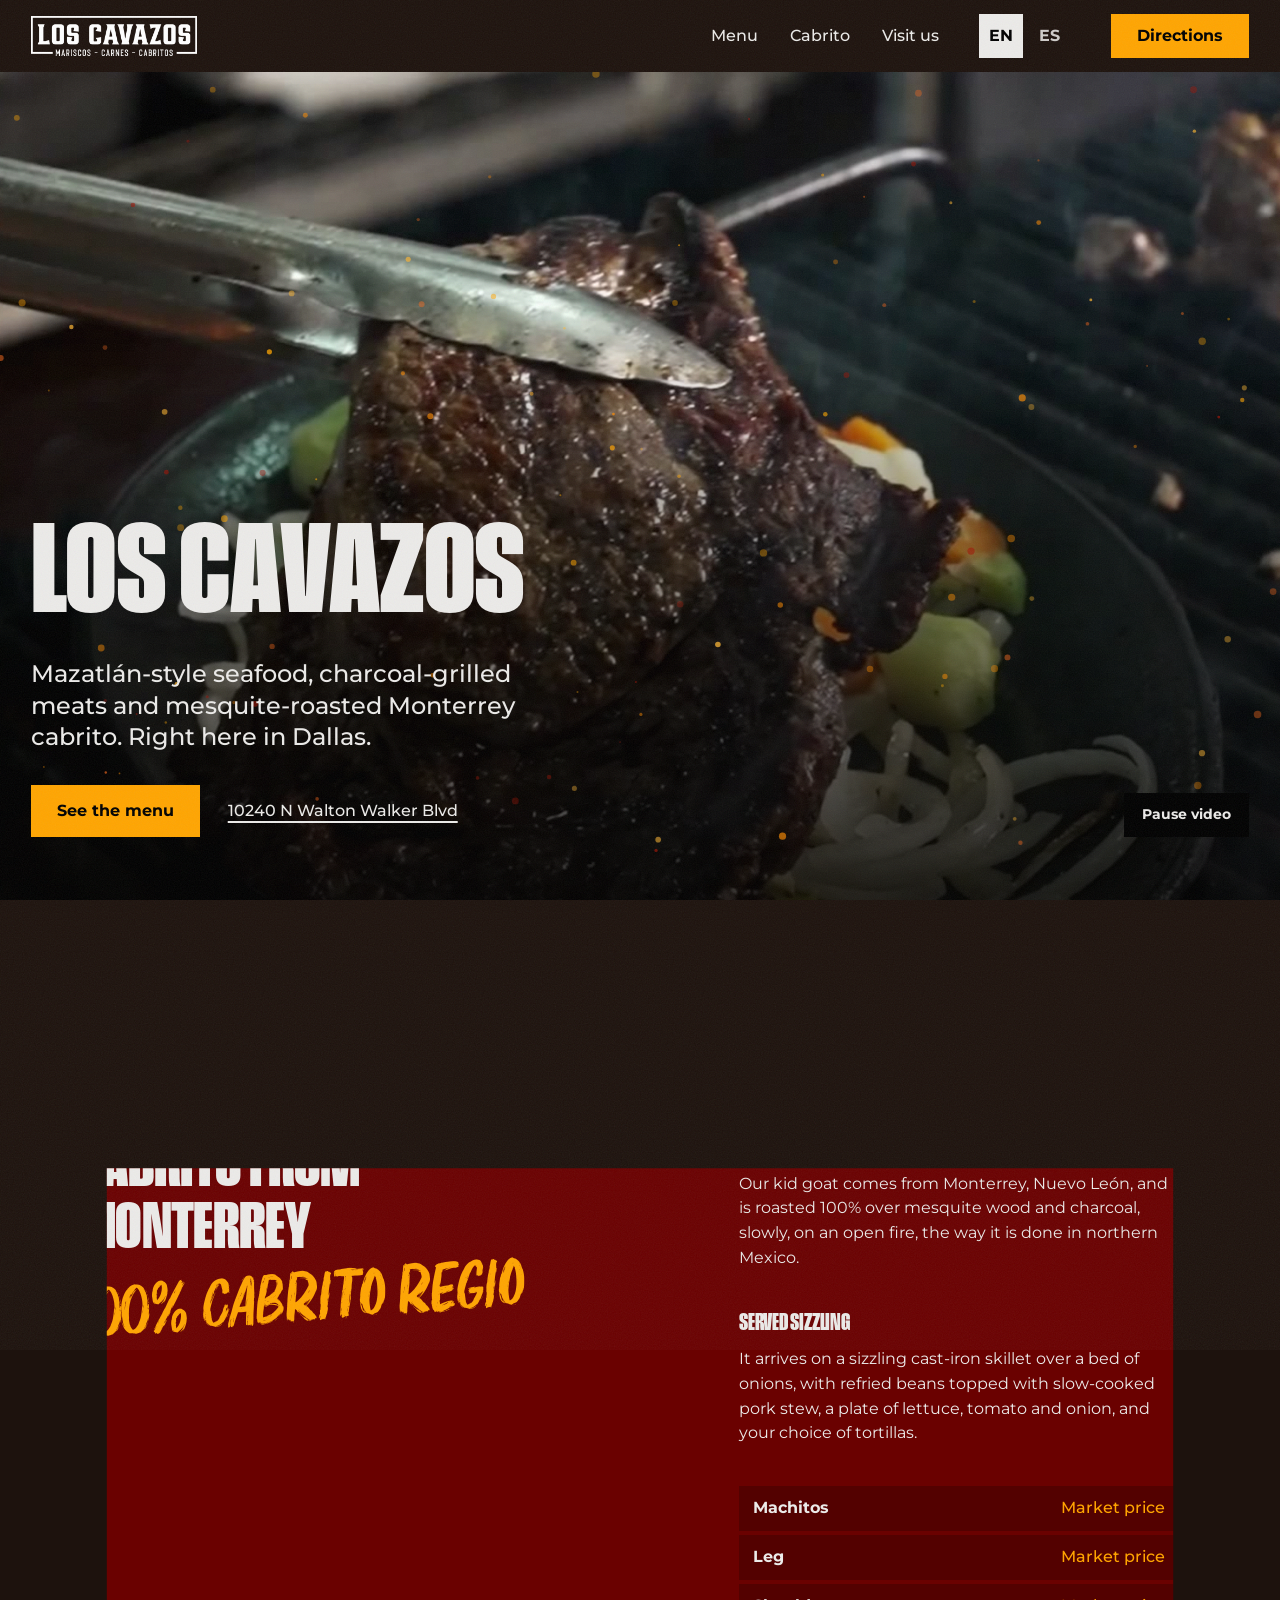
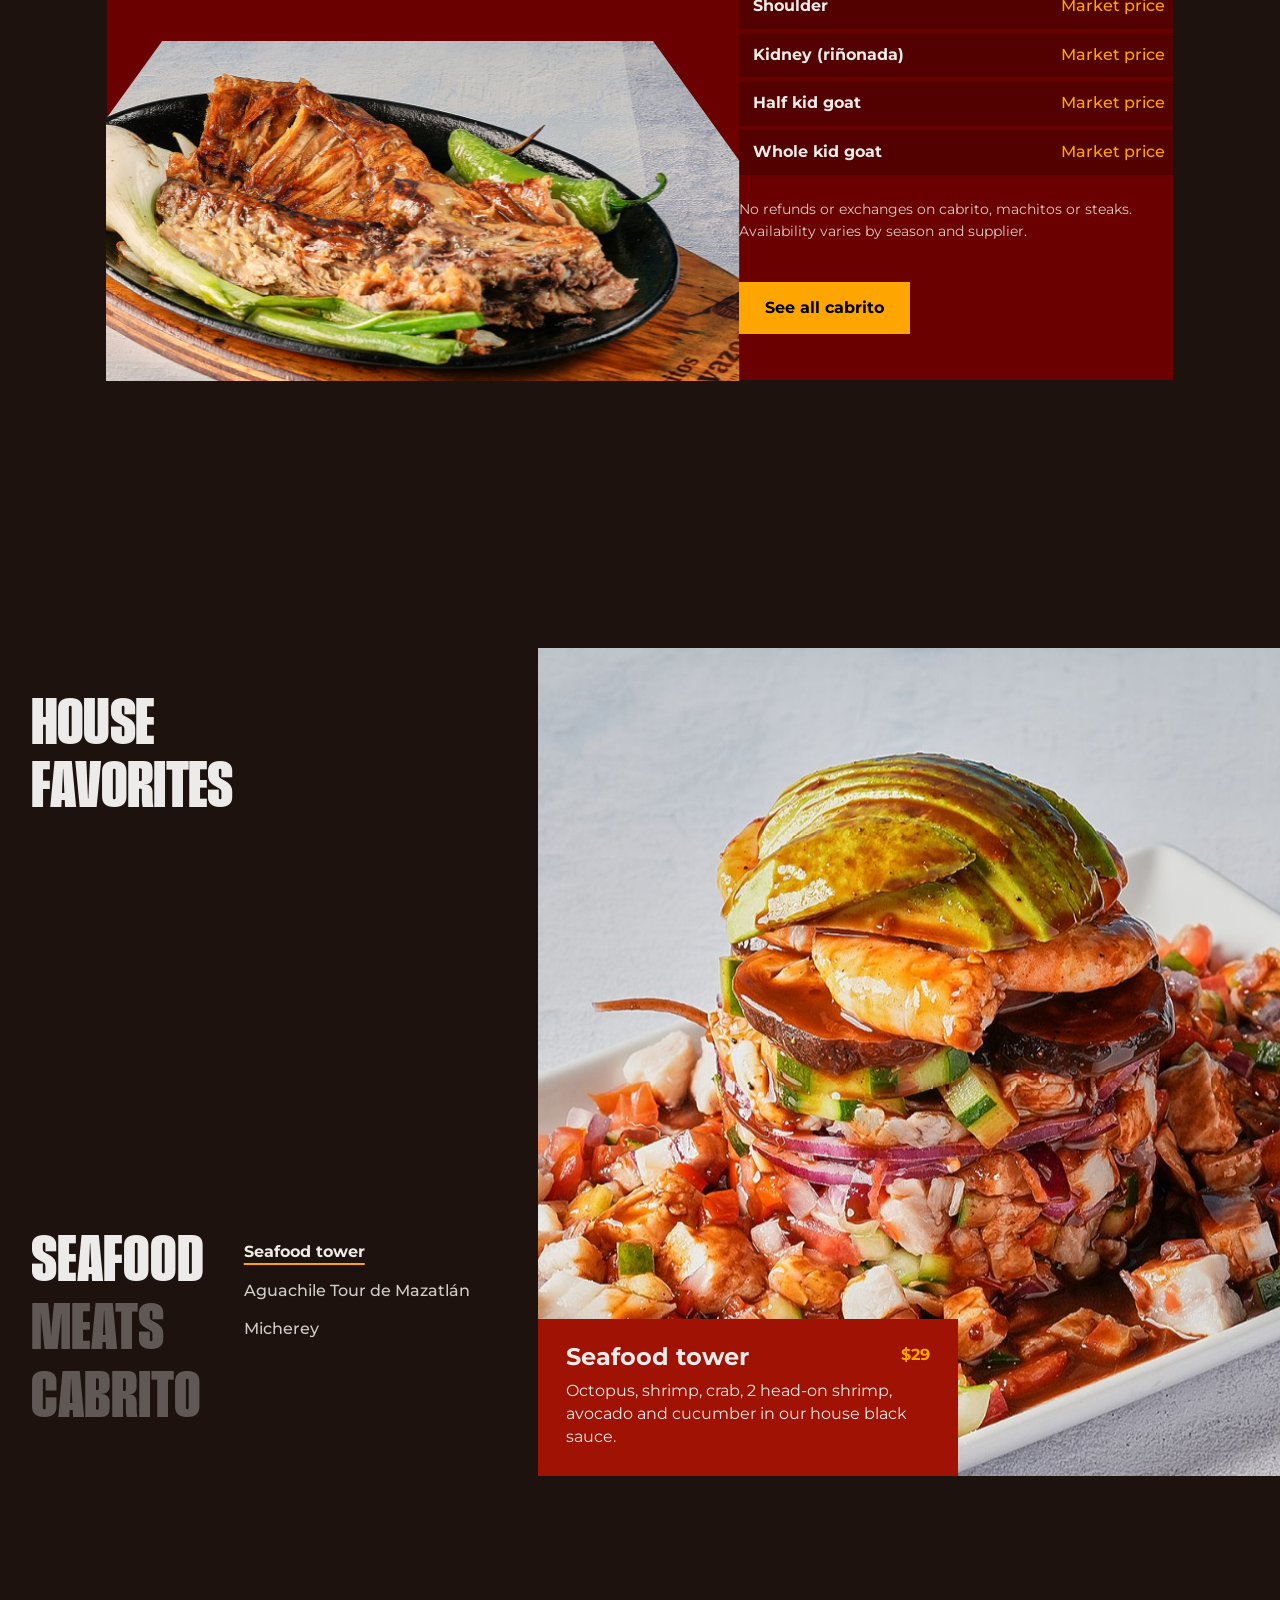
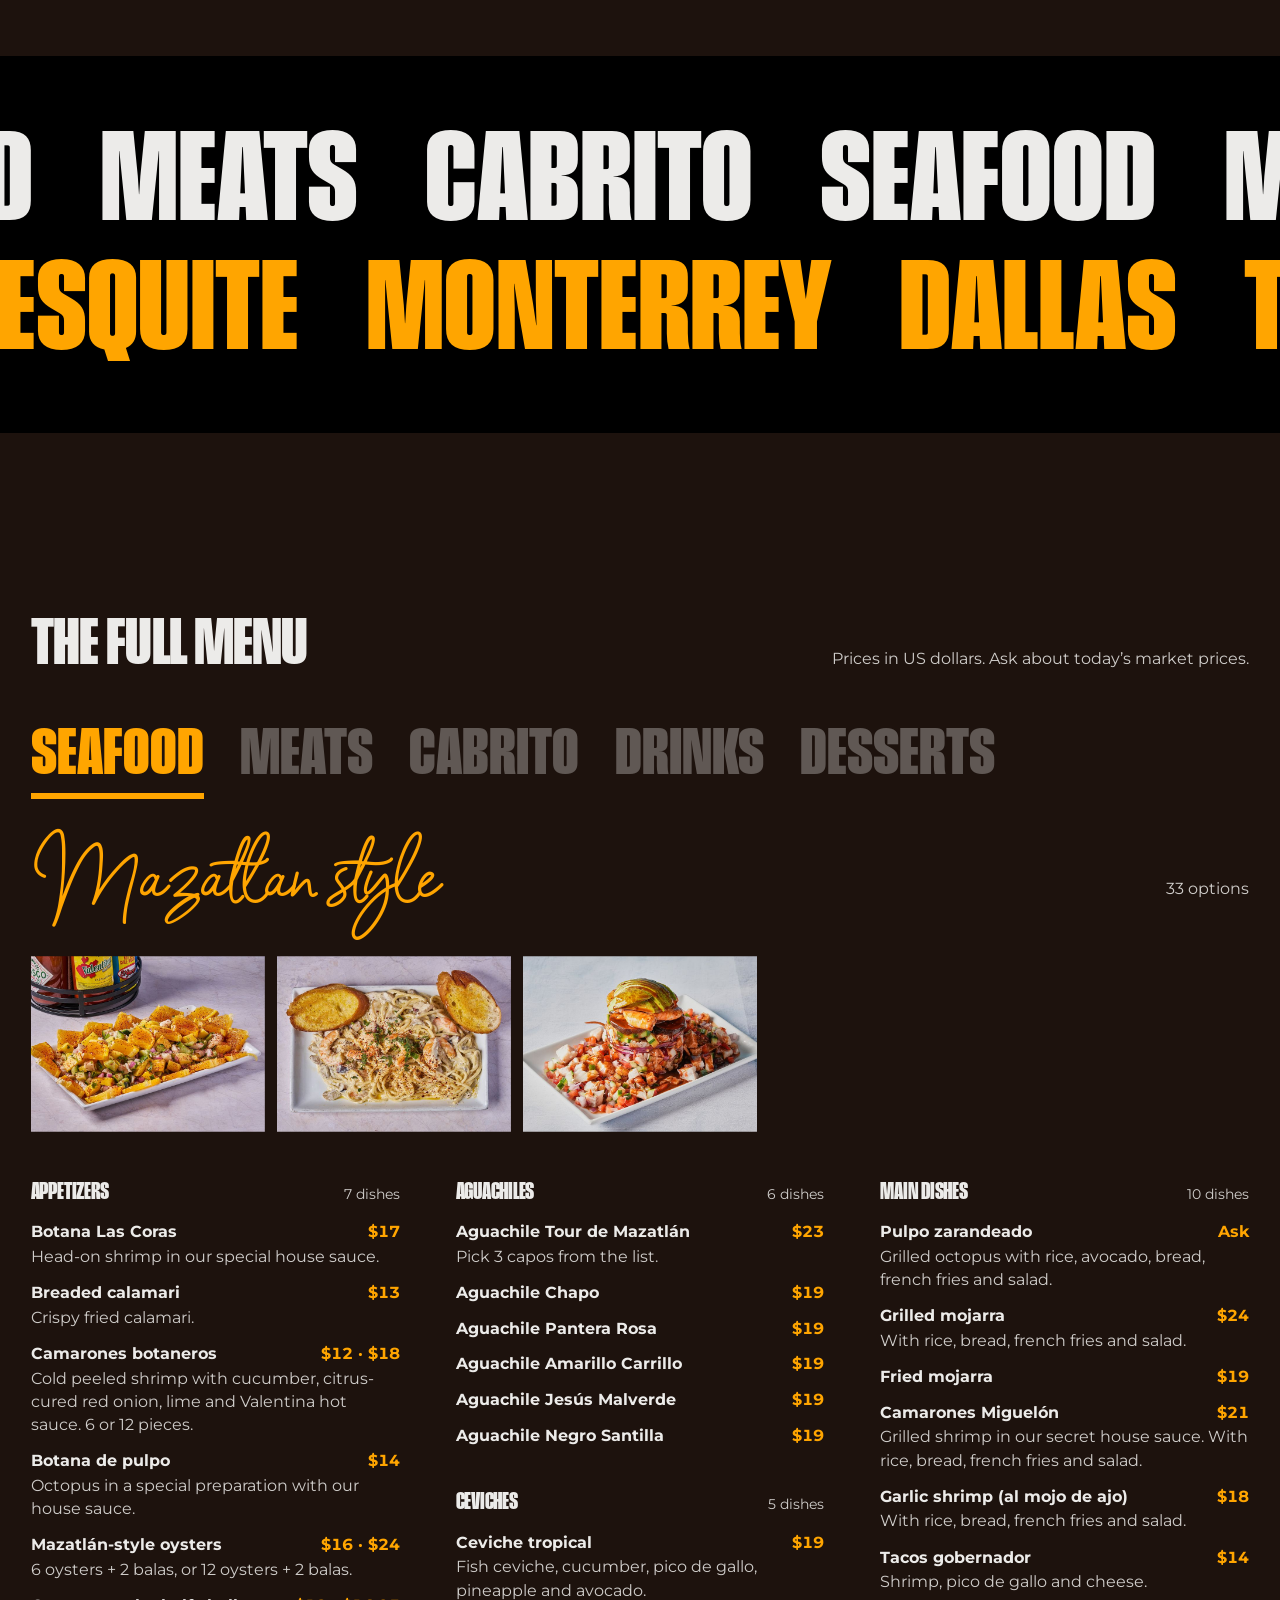
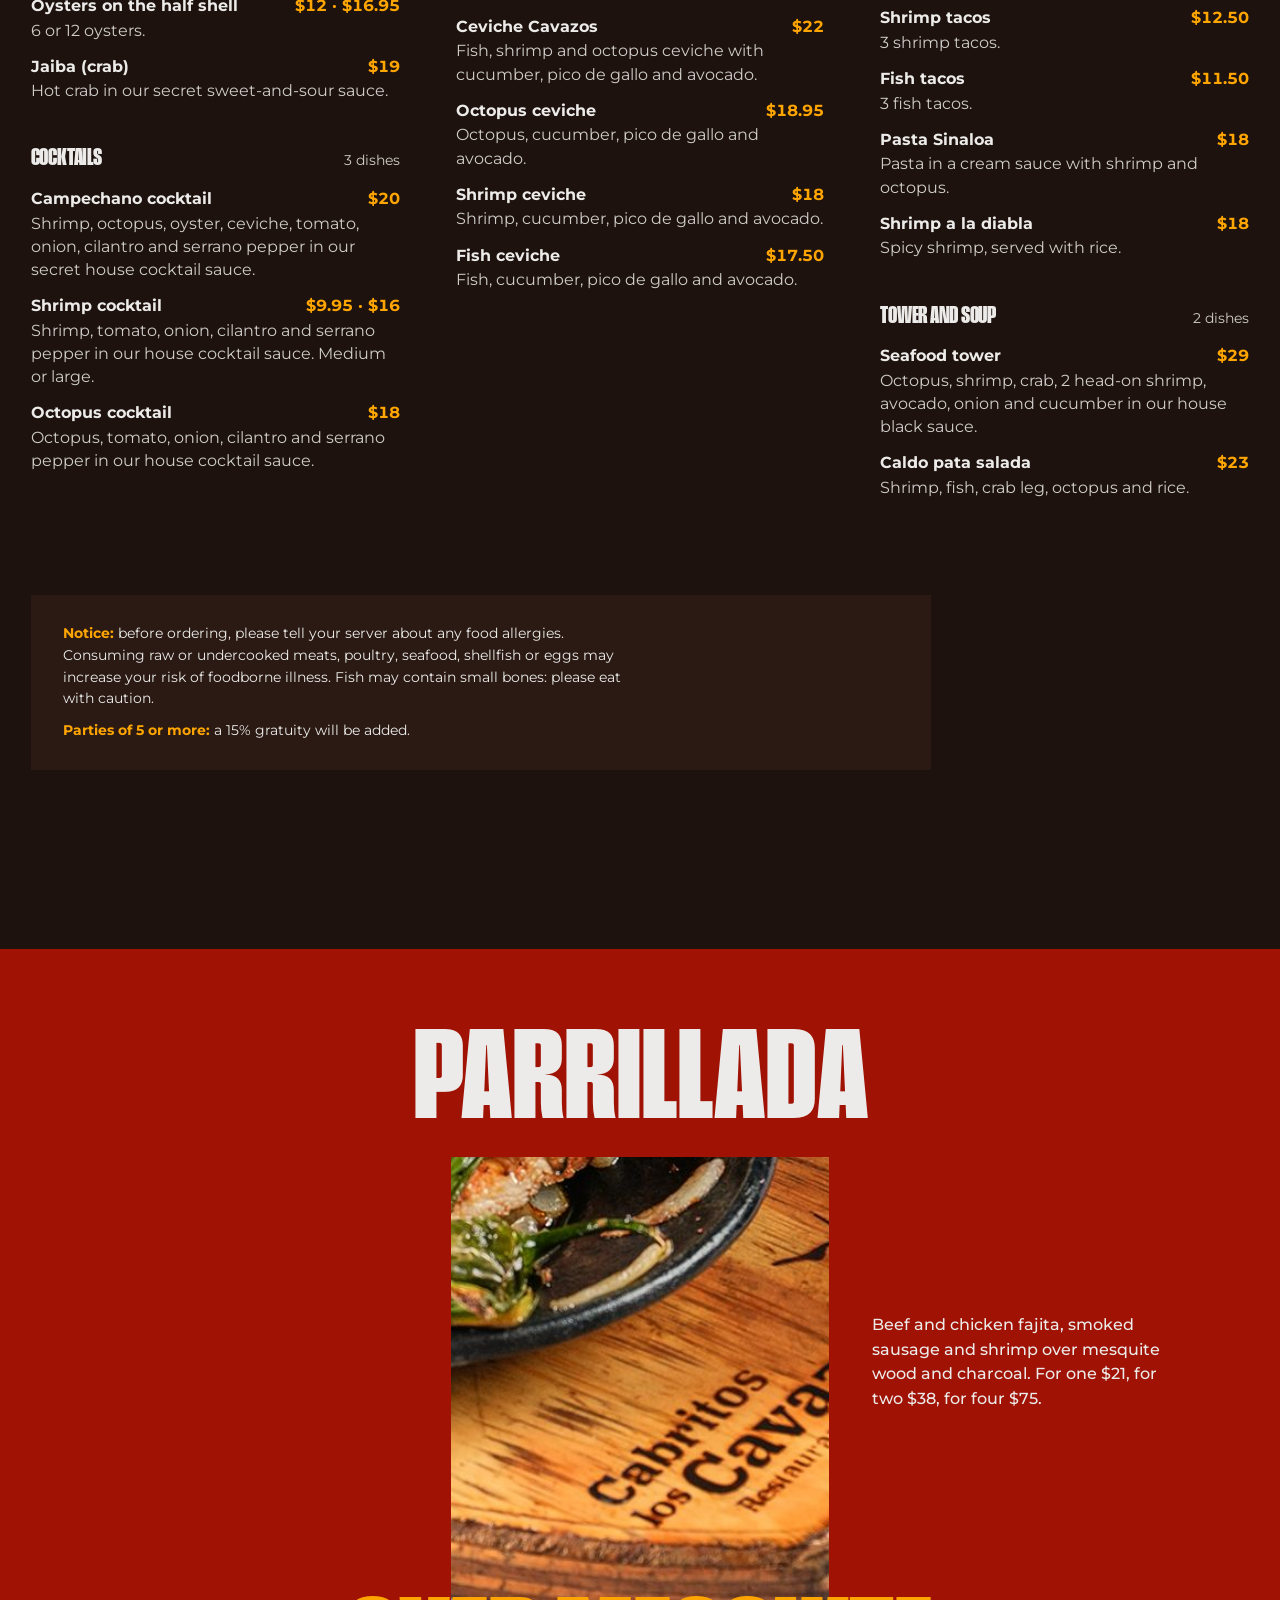
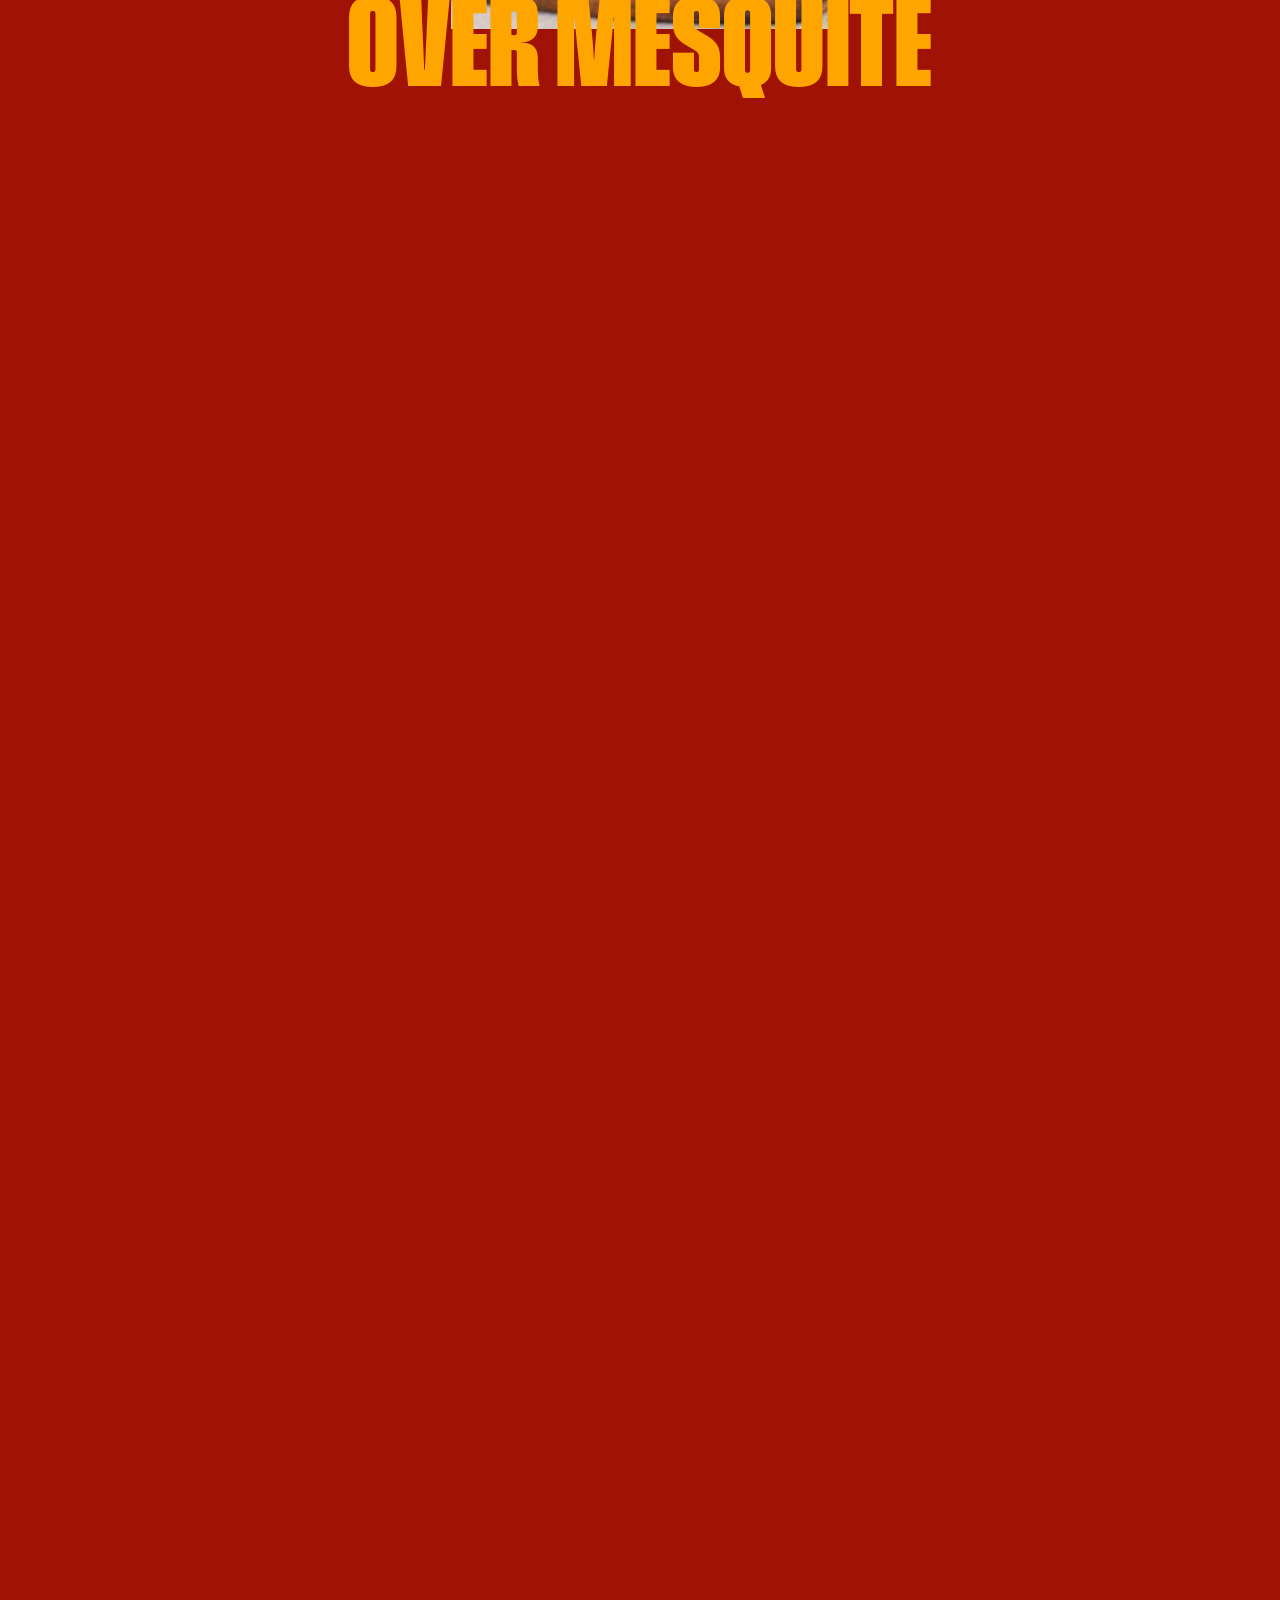
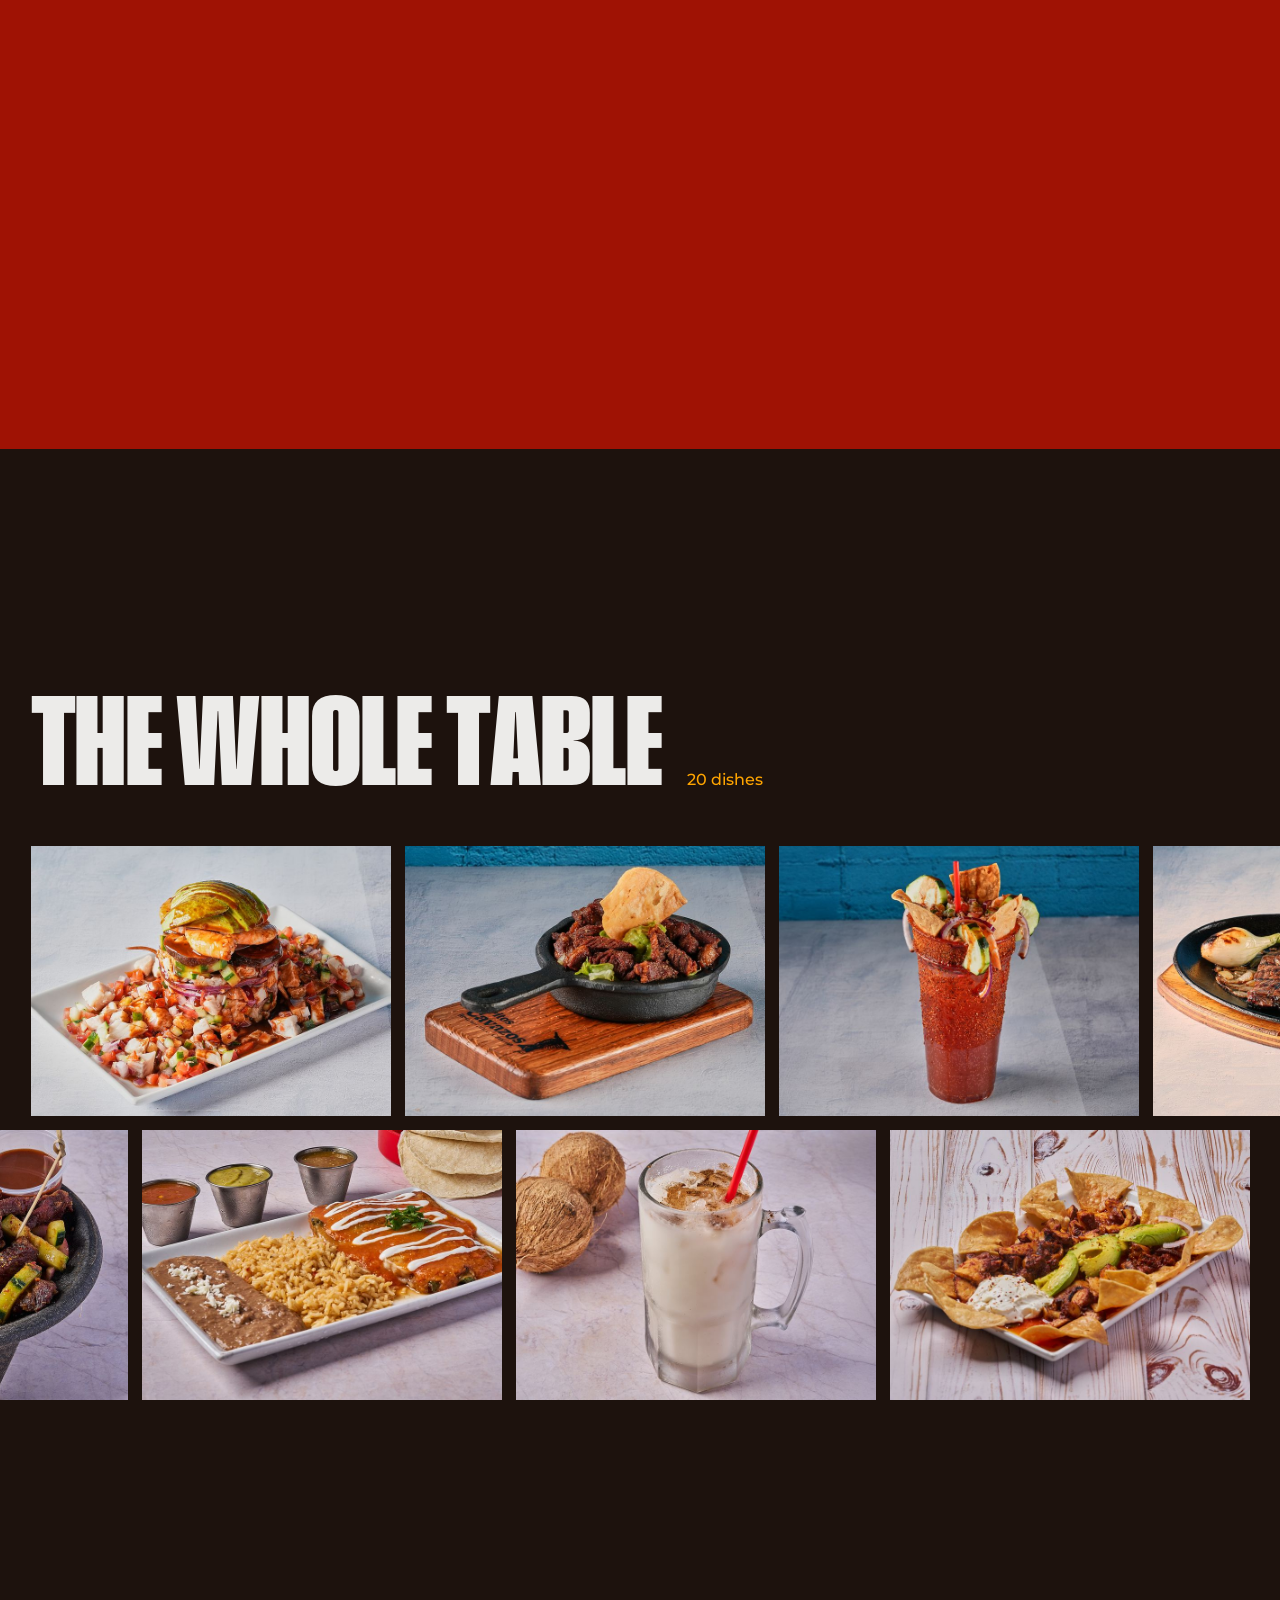
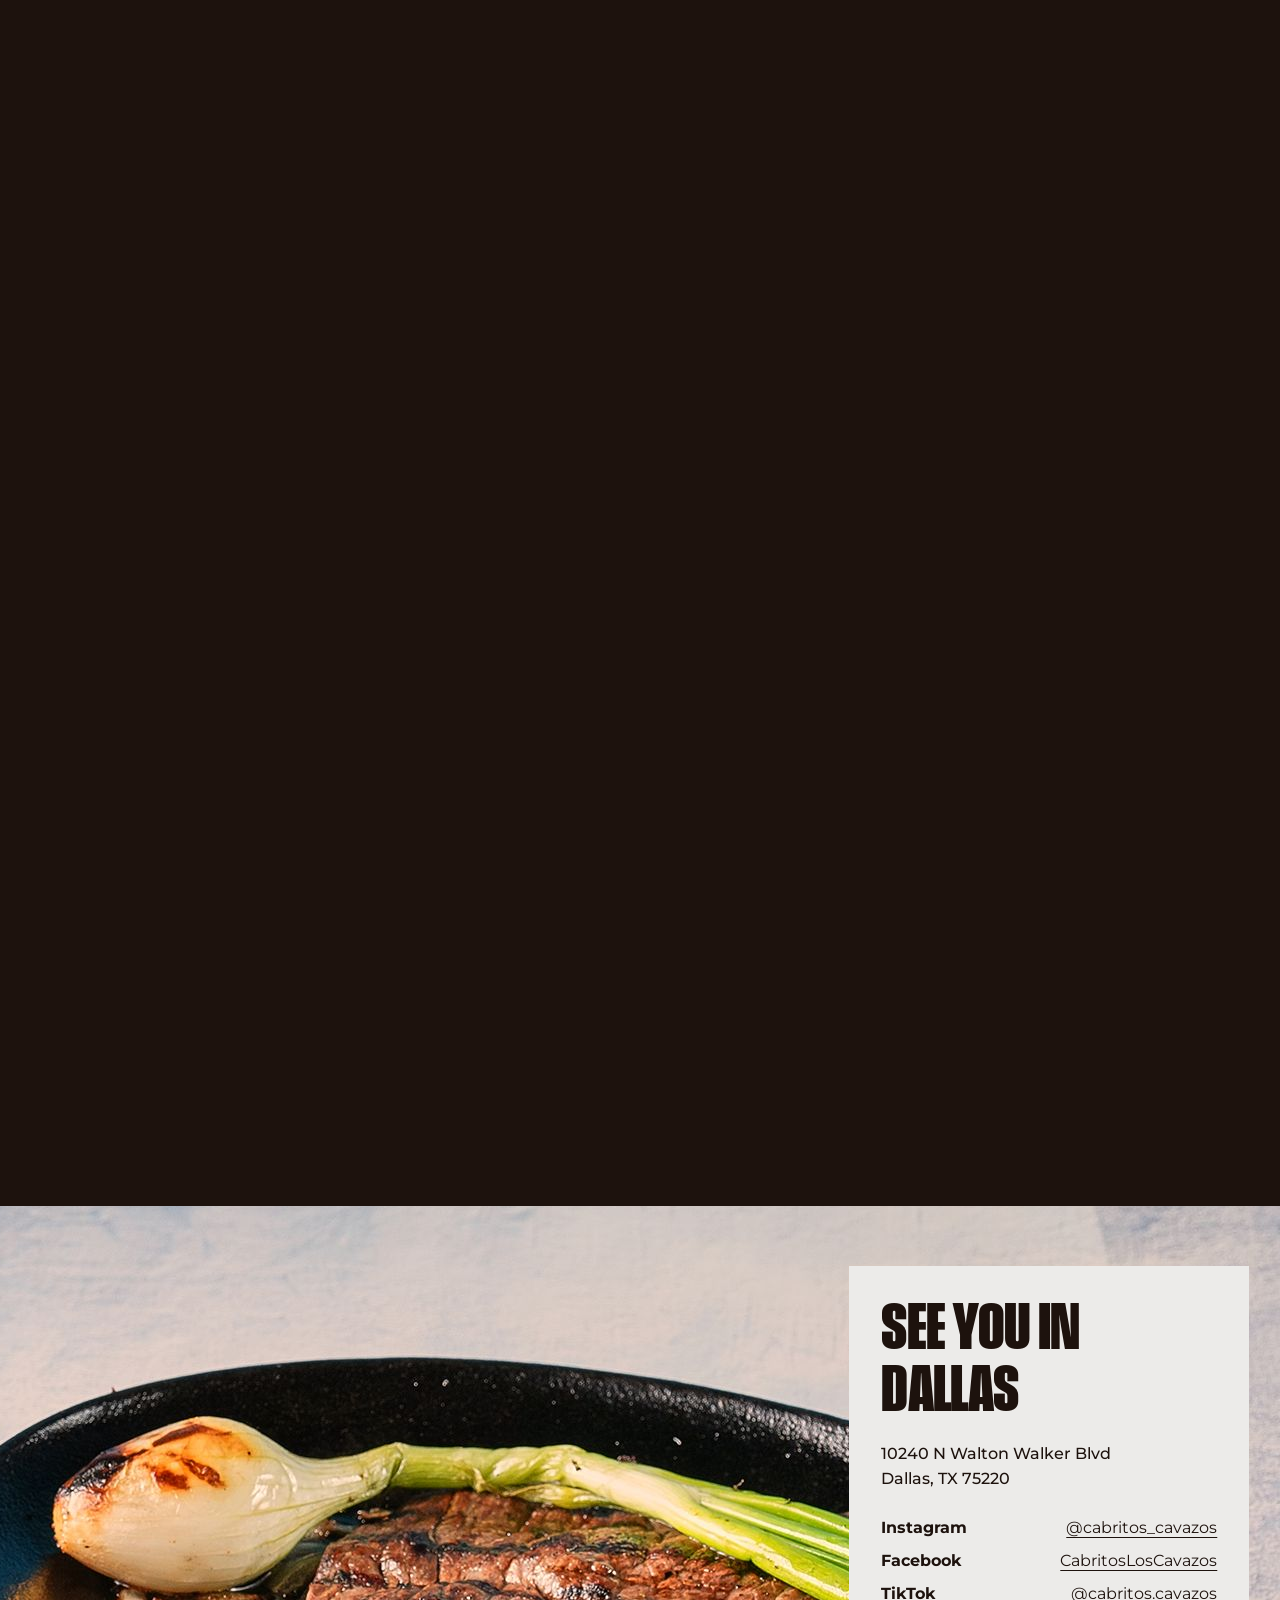
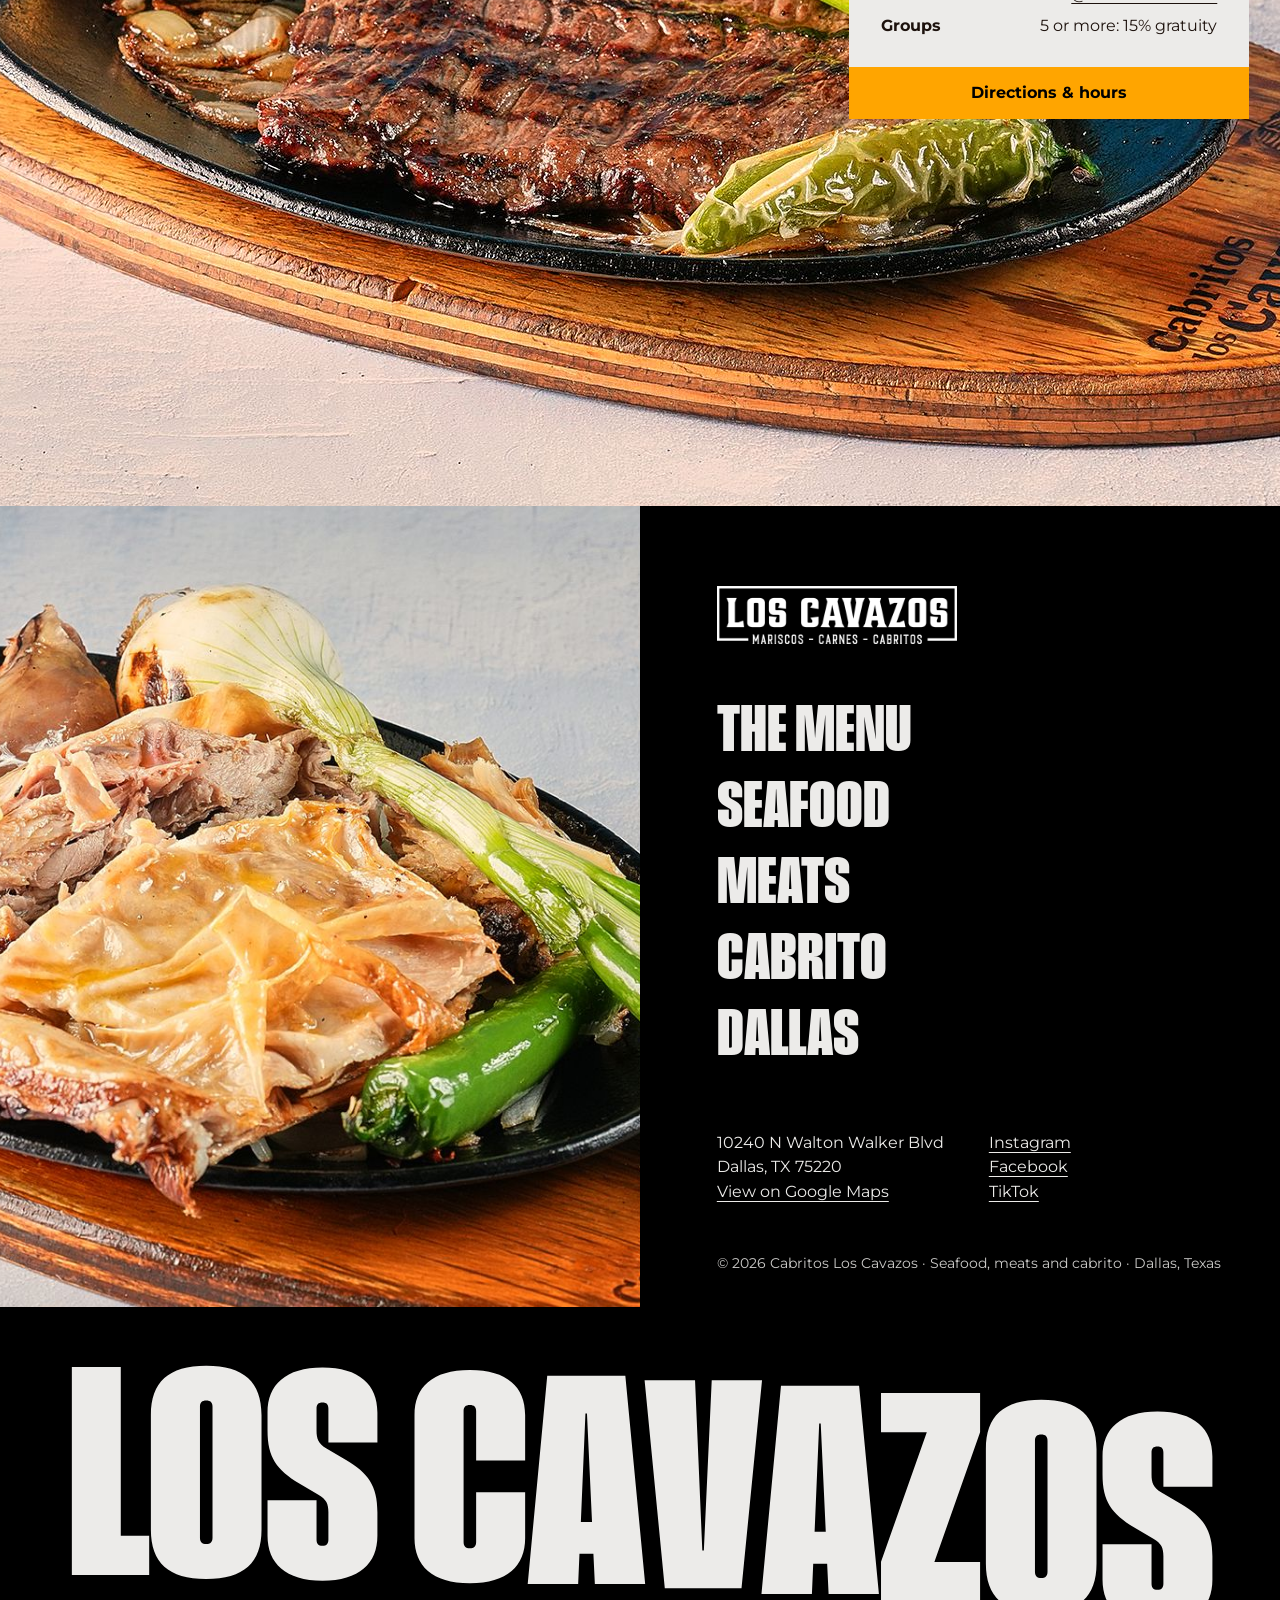
==== commit c646087b: "Inglés como idioma principal, versión en español (es.html) y selector EN/ES" ====
--- a/index.html
+++ b/index.html
@@ -1,14 +1,18 @@
 <!doctype html>
-<html lang="es">
+<html lang="en">
 <head>
 <meta charset="utf-8">
 <meta name="viewport" content="width=device-width, initial-scale=1">
-<title>Los Cavazos · Mariscos, Carnes y Cabritos en Dallas</title>
-<meta name="description" content="Cabritos Los Cavazos: mariscos estilo Mazatlán, carnes al carbón y cabrito de Monterrey asado en leña de mezquite. 10240 N Walton Walker Blvd, Dallas, TX.">
-<meta property="og:title" content="Los Cavazos · Mariscos, Carnes y Cabritos">
-<meta property="og:description" content="Mariscos estilo Mazatlán, carnes al carbón y cabrito de Monterrey asado en leña de mezquite. Dallas, TX.">
+<title>Los Cavazos · Seafood, Meats &amp; Cabrito in Dallas</title>
+<meta name="description" content="Cabritos Los Cavazos: Mazatlán-style seafood, charcoal-grilled meats and Monterrey cabrito roasted over mesquite wood. 10240 N Walton Walker Blvd, Dallas, TX.">
+<meta property="og:title" content="Los Cavazos · Seafood, Meats &amp; Cabrito">
+<meta property="og:description" content="Mazatlán-style seafood, charcoal-grilled meats and Monterrey cabrito roasted over mesquite wood. Dallas, TX.">
 <meta property="og:image" content="assets/img/plato-10.jpg">
 <meta name="theme-color" content="#1D120D">
+<link rel="alternate" hreflang="en" href="https://cavazos.vercel.app/">
+<link rel="alternate" hreflang="es" href="https://cavazos.vercel.app/es.html">
+<link rel="alternate" hreflang="x-default" href="https://cavazos.vercel.app/">
+<link rel="canonical" href="https://cavazos.vercel.app/">
 <link rel="icon" href="assets/img/logo-rojo.png">
 <link rel="preload" href="assets/fonts/montserrat-latin.woff2" as="font" type="font/woff2" crossorigin>
 <link rel="preload" href="assets/fonts/field-gothic-xxcond.woff2" as="font" type="font/woff2" crossorigin>
@@ -18,7 +22,7 @@
   "@context": "https://schema.org",
   "@type": "Restaurant",
   "name": "Cabritos Los Cavazos",
-  "servesCuisine": ["Mexicana", "Mariscos estilo Mazatlán", "Cabrito"],
+  "servesCuisine": ["Mexican", "Mazatlán-style seafood", "Cabrito"],
   "address": {"@type": "PostalAddress", "streetAddress": "10240 N Walton Walker Blvd", "addressLocality": "Dallas", "addressRegion": "TX", "postalCode": "75220", "addressCountry": "US"},
   "hasMap": "https://maps.app.goo.gl/NTE251S19HnPEeCE7",
   "sameAs": ["https://www.instagram.com/cabritos_cavazos", "https://www.facebook.com/CabritosLosCavazos", "https://www.tiktok.com/@cabritos.cavazos"]
@@ -40,164 +44,168 @@
 </div>
 
 <header class="bar">
-  <a class="bar-logo" href="#inicio" aria-label="Los Cavazos, inicio"><img src="assets/img/logo-blanco.png" alt="Los Cavazos · Mariscos, Carnes, Cabritos" width="1200" height="288"></a>
-  <nav class="bar-links" aria-label="Principal">
-    <a href="#menu">Menú</a>
+  <a class="bar-logo" href="#home" aria-label="Los Cavazos, home"><img src="assets/img/logo-blanco.png" alt="Los Cavazos · Mariscos, Carnes, Cabritos" width="1200" height="288"></a>
+  <nav class="bar-links" aria-label="Main">
+    <a href="#menu">Menu</a>
     <a href="#cabrito">Cabrito</a>
-    <a href="#visitanos">Visítanos</a>
+    <a href="#visit">Visit us</a>
   </nav>
-  <a class="btn btn-accent bar-cta" href="https://maps.app.goo.gl/NTE251S19HnPEeCE7" target="_blank" rel="noopener">Cómo llegar</a>
+  <div class="lang" role="group" aria-label="Language">
+    <a class="lang-link" href="./" hreflang="en" lang="en" aria-current="page">EN</a>
+    <a class="lang-link" href="es.html" hreflang="es" lang="es">ES</a>
+  </div>
+  <a class="btn btn-accent bar-cta" href="https://maps.app.goo.gl/NTE251S19HnPEeCE7" target="_blank" rel="noopener">Directions</a>
 </header>
 
 <main>
 
 <!-- INICIO: video de la cocina -->
-<section class="intro" id="inicio" aria-labelledby="intro-h">
-  <video class="intro-video" autoplay muted loop playsinline preload="auto" poster="assets/video/cavazos-poster.jpg" aria-label="Video de la cocina de Los Cavazos: carnes al carbón, cebollitas y cabrito en la parrilla">
+<section class="intro" id="home" aria-labelledby="intro-h">
+  <video class="intro-video" autoplay muted loop playsinline preload="auto" poster="assets/video/cavazos-poster.jpg" aria-label="Los Cavazos kitchen: meats over charcoal, grilled green onions and cabrito on the grill">
     <source src="assets/video/cavazos-720.mp4" type="video/mp4" media="(max-width: 900px)">
     <source src="assets/video/cavazos-1080.mp4" type="video/mp4">
   </video>
   <canvas class="intro-embers" aria-hidden="true"></canvas>
   <div class="intro-text">
     <h1 id="intro-h" class="intro-title" data-reveal>Los Cavazos</h1>
-    <p class="intro-lede" data-reveal>Mariscos estilo Mazatlán, carnes al carbón y cabrito de Monterrey asado en leña de mezquite. Aquí en Dallas.</p>
+    <p class="intro-lede" data-reveal>Mazatlán-style seafood, charcoal-grilled meats and mesquite-roasted Monterrey cabrito. Right here in Dallas.</p>
     <div class="intro-actions" data-reveal>
-      <a class="btn btn-accent" href="#menu">Ver el menú</a>
+      <a class="btn btn-accent" href="#menu">See the menu</a>
       <a class="link" href="https://maps.app.goo.gl/NTE251S19HnPEeCE7" target="_blank" rel="noopener">10240 N Walton Walker Blvd</a>
     </div>
   </div>
-  <button class="intro-toggle" type="button" aria-pressed="false">Pausar video</button>
+  <button class="intro-toggle" type="button" aria-pressed="false">Pause video</button>
 </section>
 
 <!-- CABRITO: panel profundo con retrato en forma de tabla -->
 <section class="about" id="cabrito" aria-labelledby="cabrito-h">
   <div class="about-panel">
     <div class="about-left">
-      <h2 id="cabrito-h" class="about-title" data-reveal>Cabrito de Monterrey</h2>
+      <h2 id="cabrito-h" class="about-title" data-reveal>Cabrito from Monterrey</h2>
       <p class="about-stamp" data-reveal>100% cabrito regio</p>
       <div class="about-photo" data-reveal data-parallax="-0.08">
-        <img src="assets/img/plato-09.jpg" alt="Cabrito al pastor en sartén de hierro sobre tabla de madera de Los Cavazos, con cebollita asada y chile" width="1600" height="1200" loading="lazy">
+        <img src="assets/img/plato-09.jpg" alt="Cabrito al pastor in a cast-iron skillet on a Los Cavazos wooden board, with grilled green onion and chile" width="1600" height="1200" loading="lazy">
       </div>
     </div>
     <div class="about-right">
       <div class="about-block" data-reveal>
-        <h3>Importado de Monterrey, N.L.</h3>
-        <p>El cabrito llega de Monterrey, Nuevo León, y se asa 100% en leña de mezquite y carbón, despacio y a fuego abierto, como se hace en el norte.</p>
+        <h3>Imported from Monterrey, N.L.</h3>
+        <p>Our kid goat comes from Monterrey, Nuevo León, and is roasted 100% over mesquite wood and charcoal, slowly, on an open fire, the way it is done in northern Mexico.</p>
       </div>
       <div class="about-block" data-reveal>
-        <h3>Servido chisporroteando</h3>
-        <p>Llega en sartén de hierro sobre cama de cebolla, con frijoles refritos coronados con guiso de puerco, un plato de lechuga, tomate y cebolla, y las tortillas que elijas.</p>
+        <h3>Served sizzling</h3>
+        <p>It arrives on a sizzling cast-iron skillet over a bed of onions, with refried beans topped with slow-cooked pork stew, a plate of lettuce, tomato and onion, and your choice of tortillas.</p>
       </div>
       <dl class="cuts" data-reveal>
-        <div><dt>Machitos</dt><dd>P. de mercado</dd></div>
-        <div><dt>Pierna</dt><dd>P. de mercado</dd></div>
-        <div><dt>Paleta</dt><dd>P. de mercado</dd></div>
-        <div><dt>Riñonada</dt><dd>P. de mercado</dd></div>
-        <div><dt>Medio cabrito</dt><dd>P. de mercado</dd></div>
-        <div><dt>Cabrito entero</dt><dd>P. de mercado</dd></div>
+        <div><dt>Machitos</dt><dd>Market price</dd></div>
+        <div><dt>Leg</dt><dd>Market price</dd></div>
+        <div><dt>Shoulder</dt><dd>Market price</dd></div>
+        <div><dt>Kidney (riñonada)</dt><dd>Market price</dd></div>
+        <div><dt>Half kid goat</dt><dd>Market price</dd></div>
+        <div><dt>Whole kid goat</dt><dd>Market price</dd></div>
       </dl>
-      <p class="about-note" data-reveal>Sin reembolsos ni cambios en cabrito, machitos o cortes. Disponibilidad según temporada y proveedor.</p>
-      <a class="btn btn-accent" href="#m-cabrito" data-reveal>Ver todo el cabrito</a>
+      <p class="about-note" data-reveal>No refunds or exchanges on cabrito, machitos or steaks. Availability varies by season and supplier.</p>
+      <a class="btn btn-accent" href="#m-cabrito" data-reveal>See all cabrito</a>
     </div>
   </div>
 </section>
 
 <!-- PLATILLOS: la sartén sobre su tabla, enorme -->
-<section class="hero" id="platillos" aria-labelledby="platillos-h">
+<section class="hero" id="dishes" aria-labelledby="platillos-h">
   <div class="hero-text">
-    <h2 id="platillos-h" class="hero-title" data-reveal>Platillos de la casa</h2>
+    <h2 id="platillos-h" class="hero-title" data-reveal>House favorites</h2>
 
     <div class="picker" data-reveal>
-      <div class="picker-tabs" role="tablist" aria-label="Elige un mundo">
-        <button role="tab" class="picker-tab" aria-selected="true" data-group="mariscos">Mariscos</button>
-        <button role="tab" class="picker-tab" aria-selected="false" data-group="carnes">Carnes</button>
-        <button role="tab" class="picker-tab" aria-selected="false" data-group="cabritos">Cabritos</button>
+      <div class="picker-tabs" role="tablist" aria-label="Choose a category">
+        <button role="tab" class="picker-tab" aria-selected="true" data-group="mariscos">Seafood</button>
+        <button role="tab" class="picker-tab" aria-selected="false" data-group="carnes">Meats</button>
+        <button role="tab" class="picker-tab" aria-selected="false" data-group="cabritos">Cabrito</button>
       </div>
-      <ul class="picker-list" aria-label="Platillos">
-        <li data-group="mariscos"><button class="dish" aria-pressed="true" data-img="plato-01" data-price="$29" data-tone="red" data-fact="Pulpo, camarón, jaiba, 2 camarones con cabeza, aguacate y pepino en salsa negra de la casa.">Torre de mariscos</button></li>
-        <li data-group="mariscos"><button class="dish" aria-pressed="false" data-img="plato-14" data-price="$23" data-tone="red" data-fact="Tour de Mazatlán: selecciona 3 capos entre Chapo, Pantera Rosa, Amarillo Carrillo, Jesús Malverde y Negro Santilla.">Aguachile Tour de Mazatlán</button></li>
-        <li data-group="mariscos"><button class="dish" aria-pressed="false" data-img="plato-03" data-price="$15" data-tone="red" data-fact="La michelada de la casa, escarchada y bien cargada.">Micherey</button></li>
-        <li data-group="carnes"><button class="dish" aria-pressed="false" data-img="plato-10" data-price="$38" data-tone="maroon" data-fact="Fajita de res y pollo, salchicha ahumada y camarón al carbón de mezquite. Para dos.">Parrillada para dos</button></li>
-        <li data-group="carnes"><button class="dish" aria-pressed="false" data-img="plato-11" data-price="$38" data-tone="maroon" data-fact="Pollo, arrachera, camarón y salchicha, en molcajete hirviendo.">Molcajete para dos</button></li>
-        <li data-group="carnes"><button class="dish" aria-pressed="false" data-img="plato-05" data-price="$22" data-tone="maroon" data-fact="Tuétano de res a la parrilla, con cebollita y chile toreado.">Tuétano de res</button></li>
-        <li data-group="carnes"><button class="dish" aria-pressed="false" data-img="plato-04" data-price="$24" data-tone="maroon" data-fact="Arrachera con frijoles, arroz, lechuga, pico de gallo y guacamole.">Arrachera</button></li>
-        <li data-group="cabritos"><button class="dish" aria-pressed="false" data-img="plato-07" data-price="P. de mercado" data-tone="black" data-fact="Pierna de cabrito de Monterrey, asada 100% en leña de mezquite.">Pierna de cabrito</button></li>
-        <li data-group="cabritos"><button class="dish" aria-pressed="false" data-img="plato-08" data-price="P. de mercado" data-tone="black" data-fact="Paleta y riñonada, servidas chisporroteando sobre cama de cebolla.">Paleta y riñonada</button></li>
-        <li data-group="cabritos"><button class="dish" aria-pressed="false" data-img="plato-12" data-price="$19" data-tone="black" data-fact="La cabeza de cabrito, para los que saben.">Cabeza de cabrito</button></li>
+      <ul class="picker-list" aria-label="Dishes">
+        <li data-group="mariscos"><button class="dish" aria-pressed="true" data-img="plato-01" data-price="$29" data-tone="red" data-fact="Octopus, shrimp, crab, 2 head-on shrimp, avocado and cucumber in our house black sauce.">Seafood tower</button></li>
+        <li data-group="mariscos"><button class="dish" aria-pressed="false" data-img="plato-14" data-price="$23" data-tone="red" data-fact="Tour de Mazatlán: pick 3 capos from Chapo, Pantera Rosa, Amarillo Carrillo, Jesús Malverde and Negro Santilla.">Aguachile Tour de Mazatlán</button></li>
+        <li data-group="mariscos"><button class="dish" aria-pressed="false" data-img="plato-03" data-price="$15" data-tone="red" data-fact="Our house michelada, chile-rimmed and fully loaded.">Micherey</button></li>
+        <li data-group="carnes"><button class="dish" aria-pressed="false" data-img="plato-10" data-price="$38" data-tone="maroon" data-fact="Beef and chicken fajita, smoked sausage and shrimp grilled over mesquite charcoal. For two.">Parrillada for two</button></li>
+        <li data-group="carnes"><button class="dish" aria-pressed="false" data-img="plato-11" data-price="$38" data-tone="maroon" data-fact="Chicken, arrachera, shrimp and sausage in a sizzling molcajete.">Molcajete for two</button></li>
+        <li data-group="carnes"><button class="dish" aria-pressed="false" data-img="plato-05" data-price="$22" data-tone="maroon" data-fact="Grilled beef bone marrow with green onion and charred chile.">Beef bone marrow</button></li>
+        <li data-group="carnes"><button class="dish" aria-pressed="false" data-img="plato-04" data-price="$24" data-tone="maroon" data-fact="Skirt steak with beans, rice, lettuce, pico de gallo and guacamole.">Arrachera (skirt steak)</button></li>
+        <li data-group="cabritos"><button class="dish" aria-pressed="false" data-img="plato-07" data-price="Market price" data-tone="black" data-fact="Monterrey kid goat leg, roasted 100% over mesquite wood.">Cabrito leg</button></li>
+        <li data-group="cabritos"><button class="dish" aria-pressed="false" data-img="plato-08" data-price="Market price" data-tone="black" data-fact="Shoulder and kidney cuts, served sizzling over a bed of onions.">Shoulder &amp; riñonada</button></li>
+        <li data-group="cabritos"><button class="dish" aria-pressed="false" data-img="plato-12" data-price="$19" data-tone="black" data-fact="Cabrito head, for those who know.">Cabrito head</button></li>
       </ul>
     </div>
   </div>
 
   <figure class="hero-object">
     <div class="hero-frame" data-parallax="0.12">
-      <img class="hero-img is-on" src="assets/img/plato-01.jpg" alt="Torre de mariscos con aguacate y camarón sobre ceviche" width="1600" height="1200" fetchpriority="high">
+      <img class="hero-img is-on" src="assets/img/plato-01.jpg" alt="Seafood tower with avocado and shrimp over ceviche" width="1600" height="1200" fetchpriority="high">
       <img class="hero-img" src="assets/img/plato-01.jpg" alt="" width="1600" height="1200" aria-hidden="true">
     </div>
     <figcaption class="hero-card" data-tone="red" aria-live="polite">
-      <span class="hero-card-name">Torre de mariscos</span>
+      <span class="hero-card-name">Seafood tower</span>
       <span class="hero-card-price">$29</span>
-      <span class="hero-card-fact">Pulpo, camarón, jaiba, 2 camarones con cabeza, aguacate y pepino en salsa negra de la casa.</span>
+      <span class="hero-card-fact">Octopus, shrimp, crab, 2 head-on shrimp, avocado and cucumber in our house black sauce.</span>
     </figcaption>
   </figure>
 </section>
 
 <!-- FRANJA: se desliza con el scroll -->
 <div class="band" aria-hidden="true">
-  <div class="band-line" data-band="-1"><span>Mariscos</span><span>Carnes</span><span>Cabritos</span><span>Mariscos</span><span>Carnes</span><span>Cabritos</span><span>Mariscos</span><span>Carnes</span><span>Cabritos</span></div>
-  <div class="band-line band-alt" data-band="1"><span>Mezquite</span><span>Monterrey</span><span>Dallas</span><span>Texas</span><span>Mezquite</span><span>Monterrey</span><span>Dallas</span><span>Texas</span><span>Mezquite</span></div>
+  <div class="band-line" data-band="-1"><span>Seafood</span><span>Meats</span><span>Cabrito</span><span>Seafood</span><span>Meats</span><span>Cabrito</span><span>Seafood</span><span>Meats</span><span>Cabrito</span></div>
+  <div class="band-line band-alt" data-band="1"><span>Mesquite</span><span>Monterrey</span><span>Dallas</span><span>Texas</span><span>Mesquite</span><span>Monterrey</span><span>Dallas</span><span>Texas</span><span>Mesquite</span></div>
 </div>
 
 <!-- MENÚ COMPLETO -->
 <section class="menu" id="menu" aria-labelledby="menu-h">
   <div class="menu-head">
-    <h2 id="menu-h" class="section-title" data-reveal>La carta completa</h2>
-    <p class="menu-lede" data-reveal>Precios en dólares. Pregunta por los precios de mercado del día.</p>
-  </div>
-
-  <div class="menu-tabs" role="tablist" aria-label="Secciones de la carta" data-reveal>
-    <button role="tab" class="menu-tab" id="tab-m-mariscos" aria-controls="m-mariscos" aria-selected="true">Mariscos</button>
-    <button role="tab" class="menu-tab" id="tab-m-carnes" aria-controls="m-carnes" aria-selected="false">Carnes</button>
+    <h2 id="menu-h" class="section-title" data-reveal>The full menu</h2>
+    <p class="menu-lede" data-reveal>Prices in US dollars. Ask about today’s market prices.</p>
+  </div>
+
+  <div class="menu-tabs" role="tablist" aria-label="Menu sections" data-reveal>
+    <button role="tab" class="menu-tab" id="tab-m-mariscos" aria-controls="m-mariscos" aria-selected="true">Seafood</button>
+    <button role="tab" class="menu-tab" id="tab-m-carnes" aria-controls="m-carnes" aria-selected="false">Meats</button>
     <button role="tab" class="menu-tab" id="tab-m-cabrito" aria-controls="m-cabrito" aria-selected="false">Cabrito</button>
-    <button role="tab" class="menu-tab" id="tab-m-bebidas" aria-controls="m-bebidas" aria-selected="false">Bebidas</button>
-    <button role="tab" class="menu-tab" id="tab-m-postres" aria-controls="m-postres" aria-selected="false">Postres</button>
+    <button role="tab" class="menu-tab" id="tab-m-bebidas" aria-controls="m-bebidas" aria-selected="false">Drinks</button>
+    <button role="tab" class="menu-tab" id="tab-m-postres" aria-controls="m-postres" aria-selected="false">Desserts</button>
   </div>
 
   <div class="chapter" id="m-mariscos" role="tabpanel" aria-labelledby="tab-m-mariscos">
     <div class="chapter-head">
-      <h3 class="visually-hidden">Mariscos</h3>
-      <p class="chapter-script">estilo Mazatlán</p>
-      <p class="chapter-count">33 opciones</p>
+      <h3 class="visually-hidden">Seafood</h3>
+      <p class="chapter-script">Mazatlán style</p>
+      <p class="chapter-count">33 options</p>
     </div>
     <div class="chapter-strip">
       <img src="assets/img/plato-14-sm.jpg" alt="Aguachile Tour de Mazatlán" width="800" height="600" loading="lazy">
       <img src="assets/img/plato-15-sm.jpg" alt="Pasta Sinaloa" width="800" height="600" loading="lazy">
-      <img src="assets/img/plato-01-sm.jpg" alt="Torre de mariscos" width="800" height="600" loading="lazy">
+      <img src="assets/img/plato-01-sm.jpg" alt="Seafood tower" width="800" height="600" loading="lazy">
     </div>
     <div class="chapter-cols">
       <details class="cat" open>
-        <summary class="cat-head"><h4>Botana</h4><span>7 platillos</span></summary>
-        <ul class="items">
-          <li class="item"><p class="item-row"><b>Botana Las Coras</b><span>$17</span></p><p class="item-desc">Camarón con cabeza en nuestra salsa especial de la casa.</p></li>
-          <li class="item"><p class="item-row"><b>Calamari empanizado</b><span>$13</span></p><p class="item-desc">Calamar frito.</p></li>
-          <li class="item"><p class="item-row"><b>Camarones botaneros</b><span>$12 · $18</span></p><p class="item-desc">Camarón pelado frío con pepino, cebolla morada curtida, limón y salsa Valentina. 6 o 12 piezas.</p></li>
-          <li class="item"><p class="item-row"><b>Botana de pulpo</b><span>$14</span></p><p class="item-desc">Pulpo en preparación especial con nuestra salsa de la casa.</p></li>
-          <li class="item"><p class="item-row"><b>Ostiones estilo Mazatlán</b><span>$16 · $24</span></p><p class="item-desc">6 ostiones y 2 balas, o 12 ostiones y 2 balas.</p></li>
-          <li class="item"><p class="item-row"><b>Ostiones naturales</b><span>$12 · $16.95</span></p><p class="item-desc">6 o 12 ostiones.</p></li>
-          <li class="item"><p class="item-row"><b>Jaiba</b><span>$19</span></p><p class="item-desc">Jaiba caliente en nuestra salsa agridulce secreta.</p></li>
-        </ul>
-      </details>
-      <details class="cat" open>
-        <summary class="cat-head"><h4>Cocktails</h4><span>3 platillos</span></summary>
-        <ul class="items">
-          <li class="item"><p class="item-row"><b>Cocktail campechano</b><span>$20</span></p><p class="item-desc">Camarón, pulpo, ostión, ceviche, tomate, cebolla, cilantro y chile serrano con nuestra salsa coctelera secreta.</p></li>
-          <li class="item"><p class="item-row"><b>Shrimp cocktail</b><span>$9.95 · $16</span></p><p class="item-desc">Camarón, tomate, cebolla, cilantro y chile serrano con salsa coctelera de la casa. Mediano o grande.</p></li>
-          <li class="item"><p class="item-row"><b>Octopus cocktail</b><span>$18</span></p><p class="item-desc">Pulpo, tomate, cebolla, cilantro y chile serrano con salsa coctelera de la casa.</p></li>
-        </ul>
-      </details>
-      <details class="cat" open>
-        <summary class="cat-head"><h4>Aguachiles</h4><span>6 platillos</span></summary>
-        <ul class="items">
-          <li class="item"><p class="item-row"><b>Aguachile Tour de Mazatlán</b><span>$23</span></p><p class="item-desc">Selecciona 3 capos de la lista.</p></li>
+        <summary class="cat-head"><h4>Appetizers</h4><span>7 dishes</span></summary>
+        <ul class="items">
+          <li class="item"><p class="item-row"><b>Botana Las Coras</b><span>$17</span></p><p class="item-desc">Head-on shrimp in our special house sauce.</p></li>
+          <li class="item"><p class="item-row"><b>Breaded calamari</b><span>$13</span></p><p class="item-desc">Crispy fried calamari.</p></li>
+          <li class="item"><p class="item-row"><b>Camarones botaneros</b><span>$12 · $18</span></p><p class="item-desc">Cold peeled shrimp with cucumber, citrus-cured red onion, lime and Valentina hot sauce. 6 or 12 pieces.</p></li>
+          <li class="item"><p class="item-row"><b>Botana de pulpo</b><span>$14</span></p><p class="item-desc">Octopus in a special preparation with our house sauce.</p></li>
+          <li class="item"><p class="item-row"><b>Mazatlán-style oysters</b><span>$16 · $24</span></p><p class="item-desc">6 oysters + 2 balas, or 12 oysters + 2 balas.</p></li>
+          <li class="item"><p class="item-row"><b>Oysters on the half shell</b><span>$12 · $16.95</span></p><p class="item-desc">6 or 12 oysters.</p></li>
+          <li class="item"><p class="item-row"><b>Jaiba (crab)</b><span>$19</span></p><p class="item-desc">Hot crab in our secret sweet-and-sour sauce.</p></li>
+        </ul>
+      </details>
+      <details class="cat" open>
+        <summary class="cat-head"><h4>Cocktails</h4><span>3 dishes</span></summary>
+        <ul class="items">
+          <li class="item"><p class="item-row"><b>Campechano cocktail</b><span>$20</span></p><p class="item-desc">Shrimp, octopus, oyster, ceviche, tomato, onion, cilantro and serrano pepper in our secret house cocktail sauce.</p></li>
+          <li class="item"><p class="item-row"><b>Shrimp cocktail</b><span>$9.95 · $16</span></p><p class="item-desc">Shrimp, tomato, onion, cilantro and serrano pepper in our house cocktail sauce. Medium or large.</p></li>
+          <li class="item"><p class="item-row"><b>Octopus cocktail</b><span>$18</span></p><p class="item-desc">Octopus, tomato, onion, cilantro and serrano pepper in our house cocktail sauce.</p></li>
+        </ul>
+      </details>
+      <details class="cat" open>
+        <summary class="cat-head"><h4>Aguachiles</h4><span>6 dishes</span></summary>
+        <ul class="items">
+          <li class="item"><p class="item-row"><b>Aguachile Tour de Mazatlán</b><span>$23</span></p><p class="item-desc">Pick 3 capos from the list.</p></li>
           <li class="item"><p class="item-row"><b>Aguachile Chapo</b><span>$19</span></p></li>
           <li class="item"><p class="item-row"><b>Aguachile Pantera Rosa</b><span>$19</span></p></li>
           <li class="item"><p class="item-row"><b>Aguachile Amarillo Carrillo</b><span>$19</span></p></li>
@@ -206,114 +214,114 @@
         </ul>
       </details>
       <details class="cat" open>
-        <summary class="cat-head"><h4>Ceviches</h4><span>5 platillos</span></summary>
-        <ul class="items">
-          <li class="item"><p class="item-row"><b>Ceviche tropical</b><span>$19</span></p><p class="item-desc">Ceviche de pescado, pepino, pico de gallo, piña y aguacate.</p></li>
-          <li class="item"><p class="item-row"><b>Ceviche Cavazos</b><span>$22</span></p><p class="item-desc">Ceviche de pescado, de camarón y de pulpo, pepino, pico de gallo y aguacate.</p></li>
-          <li class="item"><p class="item-row"><b>Ceviche de pulpo</b><span>$18.95</span></p><p class="item-desc">Pulpo, pepino, pico de gallo y aguacate.</p></li>
-          <li class="item"><p class="item-row"><b>Ceviche de camarón</b><span>$18</span></p><p class="item-desc">Camarón, pepino, pico de gallo y aguacate.</p></li>
-          <li class="item"><p class="item-row"><b>Ceviche de pescado</b><span>$17.50</span></p><p class="item-desc">Pescado, pepino, pico de gallo y aguacate.</p></li>
-        </ul>
-      </details>
-      <details class="cat" open>
-        <summary class="cat-head"><h4>Platillos</h4><span>10 platillos</span></summary>
-        <ul class="items">
-          <li class="item"><p class="item-row"><b>Pulpo zarandeado</b><span>Consultar</span></p><p class="item-desc">Pulpo a la parrilla con arroz, aguacate, pan, papas fritas y ensalada.</p></li>
-          <li class="item"><p class="item-row"><b>Mojarra a la parrilla</b><span>$24</span></p><p class="item-desc">Con arroz, pan, papas fritas y ensalada.</p></li>
-          <li class="item"><p class="item-row"><b>Mojarra frita</b><span>$19</span></p></li>
-          <li class="item"><p class="item-row"><b>Camarones Miguelón</b><span>$21</span></p><p class="item-desc">Camarón a la parrilla en salsa secreta de la casa. Con arroz, pan, papas fritas y ensalada.</p></li>
-          <li class="item"><p class="item-row"><b>Camarones al mojo de ajo</b><span>$18</span></p><p class="item-desc">Con arroz, pan, papas fritas y ensalada.</p></li>
-          <li class="item"><p class="item-row"><b>Tacos gobernador</b><span>$14</span></p><p class="item-desc">Camarón, pico de gallo y queso.</p></li>
-          <li class="item"><p class="item-row"><b>Tacos de camarón</b><span>$12.50</span></p><p class="item-desc">3 tacos de camarón.</p></li>
-          <li class="item"><p class="item-row"><b>Tacos de pescado</b><span>$11.50</span></p><p class="item-desc">3 tacos de pescado.</p></li>
-          <li class="item"><p class="item-row"><b>Pasta Sinaloa</b><span>$18</span></p><p class="item-desc">Pasta en salsa cremosa con camarón y pulpo.</p></li>
-          <li class="item"><p class="item-row"><b>Camarones a la diabla</b><span>$18</span></p><p class="item-desc">Camarón picoso, servido con arroz.</p></li>
-        </ul>
-      </details>
-      <details class="cat" open>
-        <summary class="cat-head"><h4>Torre y caldo</h4><span>2 platillos</span></summary>
-        <ul class="items">
-          <li class="item"><p class="item-row"><b>Torre de mariscos</b><span>$29</span></p><p class="item-desc">Pulpo, camarón, jaiba, 2 camarones con cabeza, aguacate, cebolla y pepino en salsa negra de la casa.</p></li>
-          <li class="item"><p class="item-row"><b>Caldo pata salada</b><span>$23</span></p><p class="item-desc">Camarón, pescado, pata de jaiba, pulpo y arroz.</p></li>
+        <summary class="cat-head"><h4>Ceviches</h4><span>5 dishes</span></summary>
+        <ul class="items">
+          <li class="item"><p class="item-row"><b>Ceviche tropical</b><span>$19</span></p><p class="item-desc">Fish ceviche, cucumber, pico de gallo, pineapple and avocado.</p></li>
+          <li class="item"><p class="item-row"><b>Ceviche Cavazos</b><span>$22</span></p><p class="item-desc">Fish, shrimp and octopus ceviche with cucumber, pico de gallo and avocado.</p></li>
+          <li class="item"><p class="item-row"><b>Octopus ceviche</b><span>$18.95</span></p><p class="item-desc">Octopus, cucumber, pico de gallo and avocado.</p></li>
+          <li class="item"><p class="item-row"><b>Shrimp ceviche</b><span>$18</span></p><p class="item-desc">Shrimp, cucumber, pico de gallo and avocado.</p></li>
+          <li class="item"><p class="item-row"><b>Fish ceviche</b><span>$17.50</span></p><p class="item-desc">Fish, cucumber, pico de gallo and avocado.</p></li>
+        </ul>
+      </details>
+      <details class="cat" open>
+        <summary class="cat-head"><h4>Main dishes</h4><span>10 dishes</span></summary>
+        <ul class="items">
+          <li class="item"><p class="item-row"><b>Pulpo zarandeado</b><span>Ask</span></p><p class="item-desc">Grilled octopus with rice, avocado, bread, french fries and salad.</p></li>
+          <li class="item"><p class="item-row"><b>Grilled mojarra</b><span>$24</span></p><p class="item-desc">With rice, bread, french fries and salad.</p></li>
+          <li class="item"><p class="item-row"><b>Fried mojarra</b><span>$19</span></p></li>
+          <li class="item"><p class="item-row"><b>Camarones Miguelón</b><span>$21</span></p><p class="item-desc">Grilled shrimp in our secret house sauce. With rice, bread, french fries and salad.</p></li>
+          <li class="item"><p class="item-row"><b>Garlic shrimp (al mojo de ajo)</b><span>$18</span></p><p class="item-desc">With rice, bread, french fries and salad.</p></li>
+          <li class="item"><p class="item-row"><b>Tacos gobernador</b><span>$14</span></p><p class="item-desc">Shrimp, pico de gallo and cheese.</p></li>
+          <li class="item"><p class="item-row"><b>Shrimp tacos</b><span>$12.50</span></p><p class="item-desc">3 shrimp tacos.</p></li>
+          <li class="item"><p class="item-row"><b>Fish tacos</b><span>$11.50</span></p><p class="item-desc">3 fish tacos.</p></li>
+          <li class="item"><p class="item-row"><b>Pasta Sinaloa</b><span>$18</span></p><p class="item-desc">Pasta in a cream sauce with shrimp and octopus.</p></li>
+          <li class="item"><p class="item-row"><b>Shrimp a la diabla</b><span>$18</span></p><p class="item-desc">Spicy shrimp, served with rice.</p></li>
+        </ul>
+      </details>
+      <details class="cat" open>
+        <summary class="cat-head"><h4>Tower and soup</h4><span>2 dishes</span></summary>
+        <ul class="items">
+          <li class="item"><p class="item-row"><b>Seafood tower</b><span>$29</span></p><p class="item-desc">Octopus, shrimp, crab, 2 head-on shrimp, avocado, onion and cucumber in our house black sauce.</p></li>
+          <li class="item"><p class="item-row"><b>Caldo pata salada</b><span>$23</span></p><p class="item-desc">Shrimp, fish, crab leg, octopus and rice.</p></li>
         </ul>
       </details>
     </div>
   </div>
   <div class="chapter" id="m-carnes" role="tabpanel" aria-labelledby="tab-m-carnes">
     <div class="chapter-head">
-      <h3 class="visually-hidden">Carnes</h3>
-      <p class="chapter-script">al carbón y mezquite</p>
-      <p class="chapter-count">32 opciones</p>
+      <h3 class="visually-hidden">Meats</h3>
+      <p class="chapter-script">charcoal &amp; mesquite</p>
+      <p class="chapter-count">32 options</p>
     </div>
     <div class="chapter-strip">
-      <img src="assets/img/plato-02-sm.jpg" alt="Chicharrón de ribeye" width="800" height="600" loading="lazy">
-      <img src="assets/img/plato-20-sm.jpg" alt="Nachos de fajita de res o pollo" width="800" height="600" loading="lazy">
-      <img src="assets/img/plato-10-sm.jpg" alt="Parrillada para una persona" width="800" height="600" loading="lazy">
-      <img src="assets/img/plato-11-sm.jpg" alt="Molcajete para dos" width="800" height="600" loading="lazy">
+      <img src="assets/img/plato-02-sm.jpg" alt="Ribeye chicharrón" width="800" height="600" loading="lazy">
+      <img src="assets/img/plato-20-sm.jpg" alt="Beef or chicken fajita nachos" width="800" height="600" loading="lazy">
+      <img src="assets/img/plato-10-sm.jpg" alt="Parrillada for one" width="800" height="600" loading="lazy">
+      <img src="assets/img/plato-11-sm.jpg" alt="Molcajete for two" width="800" height="600" loading="lazy">
       <img src="assets/img/plato-04-sm.jpg" alt="Arrachera" width="800" height="600" loading="lazy">
     </div>
     <div class="chapter-cols">
       <details class="cat" open>
-        <summary class="cat-head"><h4>Para empezar</h4><span>9 platillos</span></summary>
-        <ul class="items">
-          <li class="item"><p class="item-row"><b>Chicharrón de ribeye</b><span>$13</span></p><p class="item-desc">Trozos de ribeye sazonados y fritos, con una bola de guacamole.</p></li>
-          <li class="item"><p class="item-row"><b>Nachos de fajita de res o pollo</b><span>$10 · $14</span></p><p class="item-desc">Totopos sobre frijoles refritos con pico de gallo, crema y guacamole. Media o completa.</p></li>
-          <li class="item"><p class="item-row"><b>Queso flameado</b><span>$11</span></p><p class="item-desc">Queso blanco flameado con chorizo asado y tres tortillas a elegir.</p></li>
-          <li class="item"><p class="item-row"><b>Guacamole</b><span>$10</span></p><p class="item-desc">Ingredientes frescos, preparado en tu mesa al momento.</p></li>
-          <li class="item"><p class="item-row"><b>Chiles con tocino</b><span>$11</span></p><p class="item-desc">Chiles rellenos de queso envueltos en tocino.</p></li>
-          <li class="item"><p class="item-row"><b>Alitas</b><span>$12 · $18</span></p><p class="item-desc">Alitas en salsa búfalo con papas fritas. 6 o 12 piezas.</p></li>
-          <li class="item"><p class="item-row"><b>Cueritos botaneros</b><span>$6 · $9</span></p><p class="item-desc">Chicharrón y cueritos en vinagre con nuestra salsa secreta de habanero. Chico o grande.</p></li>
-          <li class="item"><p class="item-row"><b>Queso dip</b><span>$5 · $7</span></p><p class="item-desc">Taza o tazón.</p></li>
-          <li class="item"><p class="item-row"><b>Chips y salsa adicional</b><span>$2.95</span></p></li>
-        </ul>
-      </details>
-      <details class="cat" open>
-        <summary class="cat-head"><h4>Parrilladas</h4><span>3 tamaños</span></summary>
-        <ul class="items">
-          <li class="item"><p class="item-row"><b>Parrillada para una persona</b><span>$21</span></p><p class="item-desc">Fajita de res y pollo, salchicha ahumada y camarón a la leña de mezquite y carbón, en sartén chisporroteando sobre cebolla. Con arroz y frijoles refritos o charros.</p></li>
-          <li class="item"><p class="item-row"><b>Parrillada para dos</b><span>$38</span></p></li>
-          <li class="item"><p class="item-row"><b>Parrillada para cuatro</b><span>$75</span></p></li>
-          <li class="item"><p class="item-row"><b>Agrega riñonada de cabrito</b><span>$40</span></p><p class="item-desc">Parrilladas solo de res: $3 adicionales por persona.</p></li>
-        </ul>
-      </details>
-      <details class="cat" open>
-        <summary class="cat-head"><h4>Molcajete y hamburguesa</h4><span>2 platillos</span></summary>
-        <ul class="items">
-          <li class="item"><p class="item-row"><b>Molcajete para dos</b><span>$38</span></p><p class="item-desc">Pollo, arrachera, camarón y salchicha.</p></li>
-          <li class="item"><p class="item-row"><b>Hamburguesa La Carretera</b><span>$15</span></p><p class="item-desc">Carne de res de 8 oz con queso blanco derretido, jamón, lechuga, tomate y aguacate, con papas fritas.</p></li>
-        </ul>
-      </details>
-      <details class="cat" open>
-        <summary class="cat-head"><h4>Steak</h4><span>9 cortes</span></summary>
+        <summary class="cat-head"><h4>Starters</h4><span>9 dishes</span></summary>
+        <ul class="items">
+          <li class="item"><p class="item-row"><b>Ribeye chicharrón</b><span>$13</span></p><p class="item-desc">Seasoned ribeye chunks, fried and served with a scoop of guacamole.</p></li>
+          <li class="item"><p class="item-row"><b>Beef or chicken fajita nachos</b><span>$10 · $14</span></p><p class="item-desc">Tortilla chips over refried beans with fresh pico, sour cream and guacamole. Half or full size.</p></li>
+          <li class="item"><p class="item-row"><b>Queso flameado</b><span>$11</span></p><p class="item-desc">Flamed white cheese with roasted chorizo and three tortillas of your choice.</p></li>
+          <li class="item"><p class="item-row"><b>Guacamole</b><span>$10</span></p><p class="item-desc">Fresh ingredients, prepared at your table from scratch.</p></li>
+          <li class="item"><p class="item-row"><b>Chiles with bacon</b><span>$11</span></p><p class="item-desc">Cheese-stuffed chiles wrapped in bacon.</p></li>
+          <li class="item"><p class="item-row"><b>Wings</b><span>$12 · $18</span></p><p class="item-desc">Chicken wings tossed in buffalo sauce with french fries. 6 or 12 pieces.</p></li>
+          <li class="item"><p class="item-row"><b>Cueritos botaneros</b><span>$6 · $9</span></p><p class="item-desc">Fried pork skin and pickled pork skins with our secret hot habanero sauce. Small or large.</p></li>
+          <li class="item"><p class="item-row"><b>Queso dip</b><span>$5 · $7</span></p><p class="item-desc">Cup or bowl.</p></li>
+          <li class="item"><p class="item-row"><b>Extra chips &amp; salsa</b><span>$2.95</span></p></li>
+        </ul>
+      </details>
+      <details class="cat" open>
+        <summary class="cat-head"><h4>Mixed grill</h4><span>3 sizes</span></summary>
+        <ul class="items">
+          <li class="item"><p class="item-row"><b>Parrillada for one</b><span>$21</span></p><p class="item-desc">Beef and chicken fajitas, smoked sausage and shrimp grilled over mesquite wood and charcoal, served on a sizzling skillet over onions. With rice and refried or charro beans.</p></li>
+          <li class="item"><p class="item-row"><b>Parrillada for two</b><span>$38</span></p></li>
+          <li class="item"><p class="item-row"><b>Parrillada for four</b><span>$75</span></p></li>
+          <li class="item"><p class="item-row"><b>Add cabrito riñonada</b><span>$40</span></p><p class="item-desc">All-beef parrilladas: $3 extra per person.</p></li>
+        </ul>
+      </details>
+      <details class="cat" open>
+        <summary class="cat-head"><h4>Molcajete and burger</h4><span>2 dishes</span></summary>
+        <ul class="items">
+          <li class="item"><p class="item-row"><b>Molcajete for two</b><span>$38</span></p><p class="item-desc">Chicken, arrachera, shrimp and sausage.</p></li>
+          <li class="item"><p class="item-row"><b>La Carretera burger</b><span>$15</span></p><p class="item-desc">8 oz beef patty with melted white cheese, ham, lettuce, tomato and avocado, served with fries.</p></li>
+        </ul>
+      </details>
+      <details class="cat" open>
+        <summary class="cat-head"><h4>Steaks</h4><span>9 cuts</span></summary>
         <ul class="items">
           <li class="item"><p class="item-row"><b>Ribeye 12 oz</b><span>$13</span></p></li>
           <li class="item"><p class="item-row"><b>T-bone</b><span>$24</span></p></li>
           <li class="item"><p class="item-row"><b>Arrachera</b><span>$24</span></p><p class="item-desc">Beef skirt steak.</p></li>
-          <li class="item"><p class="item-row"><b>Tomahawk</b><span>P. de mercado</span></p></li>
-          <li class="item"><p class="item-row"><b>Tablitas de res</b><span>$19</span></p></li>
-          <li class="item"><p class="item-row"><b>Aguachile de ribeye</b><span>$19</span></p><p class="item-desc">Tiras de ribeye en salsa picosa, pepino y cebolla.</p></li>
-          <li class="item"><p class="item-row"><b>Tuétano de res</b><span>$22</span></p></li>
-          <li class="item"><p class="item-row"><b>Sirloin en trozos</b><span>$20</span></p></li>
-          <li class="item"><p class="item-row"><b>Cabeza de cabrito</b><span>$19</span></p></li>
-        </ul>
-        <p class="cat-note">Todas las carnes llevan frijoles refritos, arroz, lechuga, pico de gallo y guacamole. Ribeye y T-bone con puré de papa con queso. Frijoles charros y verduras a petición.</p>
-      </details>
-      <details class="cat" open>
-        <summary class="cat-head"><h4>Fajitas</h4><span>5 platillos</span></summary>
-        <ul class="items">
-          <li class="item"><p class="item-row"><b>Fajitas de res y pollo</b><span>$18</span></p><p class="item-desc">Res y pollo al carbón.</p></li>
-          <li class="item"><p class="item-row"><b>Fajita de res</b><span>$19</span></p><p class="item-desc">Para una persona.</p></li>
-          <li class="item"><p class="item-row"><b>Fajita de pollo</b><span>$15</span></p><p class="item-desc">Para una persona.</p></li>
-          <li class="item"><p class="item-row"><b>Quesadilla</b><span>$12</span></p><p class="item-desc">Dos quesadillas con fajita de res o pollo.</p></li>
-          <li class="item"><p class="item-row"><b>Asado de puerco</b><span>$10</span></p><p class="item-desc">Puerco en salsa roja de guajillo y ancho, con arroz y frijoles.</p></li>
-        </ul>
-      </details>
-      <details class="cat" open>
-        <summary class="cat-head"><h4>Tacos gourmet</h4><span>3 platillos</span></summary>
-        <ul class="items">
-          <li class="item"><p class="item-row"><b>Tacos de ribeye</b><span>$14</span></p><p class="item-desc">Tres tacos de maíz o harina (harina $1.25 extra), con arroz, frijoles charros, lechuga, guacamole y pico.</p></li>
-          <li class="item"><p class="item-row"><b>Tacos de carne asada</b><span>$15</span></p></li>
-          <li class="item"><p class="item-row"><b>Tacos de pollo</b><span>$12</span></p></li>
+          <li class="item"><p class="item-row"><b>Tomahawk</b><span>Market price</span></p></li>
+          <li class="item"><p class="item-row"><b>Beef short ribs (tablitas)</b><span>$19</span></p></li>
+          <li class="item"><p class="item-row"><b>Ribeye aguachile</b><span>$19</span></p><p class="item-desc">Ribeye strips in spicy sauce with cucumber and onion.</p></li>
+          <li class="item"><p class="item-row"><b>Beef bone marrow</b><span>$22</span></p></li>
+          <li class="item"><p class="item-row"><b>Chopped sirloin</b><span>$20</span></p></li>
+          <li class="item"><p class="item-row"><b>Cabrito head</b><span>$19</span></p></li>
+        </ul>
+        <p class="cat-note">All meats come with refried beans, rice, lettuce, pico de gallo and a scoop of guacamole. Ribeye and T-bone come with cheesy mashed potatoes. Charro beans and vegetables on request.</p>
+      </details>
+      <details class="cat" open>
+        <summary class="cat-head"><h4>Fajitas</h4><span>5 dishes</span></summary>
+        <ul class="items">
+          <li class="item"><p class="item-row"><b>Beef &amp; chicken fajitas</b><span>$18</span></p><p class="item-desc">Beef and chicken grilled over charcoal.</p></li>
+          <li class="item"><p class="item-row"><b>Beef fajita</b><span>$19</span></p><p class="item-desc">For one person.</p></li>
+          <li class="item"><p class="item-row"><b>Chicken fajita</b><span>$15</span></p><p class="item-desc">For one person.</p></li>
+          <li class="item"><p class="item-row"><b>Quesadilla</b><span>$12</span></p><p class="item-desc">Two quesadillas filled with beef or chicken fajita.</p></li>
+          <li class="item"><p class="item-row"><b>Asado de puerco (pork)</b><span>$10</span></p><p class="item-desc">Tender pork braised in red guajillo-ancho sauce, with rice and beans.</p></li>
+        </ul>
+      </details>
+      <details class="cat" open>
+        <summary class="cat-head"><h4>Gourmet tacos</h4><span>3 dishes</span></summary>
+        <ul class="items">
+          <li class="item"><p class="item-row"><b>Ribeye tacos</b><span>$14</span></p><p class="item-desc">Three corn or flour tacos (flour $1.25 extra) with rice, charro beans, lettuce, guacamole and pico.</p></li>
+          <li class="item"><p class="item-row"><b>Carne asada tacos</b><span>$15</span></p></li>
+          <li class="item"><p class="item-row"><b>Chicken tacos</b><span>$12</span></p></li>
         </ul>
       </details>
     </div>
@@ -321,34 +329,34 @@
   <div class="chapter" id="m-cabrito" role="tabpanel" aria-labelledby="tab-m-cabrito">
     <div class="chapter-head">
       <h3 class="visually-hidden">Cabrito al pastor</h3>
-      <p class="chapter-script">de Monterrey, N.L.</p>
-      <p class="chapter-count">6 opciones</p>
+      <p class="chapter-script">from Monterrey, N.L.</p>
+      <p class="chapter-count">6 options</p>
     </div>
     <div class="chapter-strip">
       <img src="assets/img/plato-09-sm.jpg" alt="Machitos" width="800" height="600" loading="lazy">
-      <img src="assets/img/plato-07-sm.jpg" alt="Pierna" width="800" height="600" loading="lazy">
-      <img src="assets/img/plato-08-sm.jpg" alt="Paleta" width="800" height="600" loading="lazy">
+      <img src="assets/img/plato-07-sm.jpg" alt="Cabrito leg" width="800" height="600" loading="lazy">
+      <img src="assets/img/plato-08-sm.jpg" alt="Cabrito shoulder" width="800" height="600" loading="lazy">
     </div>
     <div class="chapter-cols">
       <details class="cat" open>
-        <summary class="cat-head"><h4>Cortes</h4><span>6 cortes</span></summary>
-        <ul class="items">
-          <li class="item"><p class="item-row"><b>Machitos</b><span>P. de mercado</span></p></li>
-          <li class="item"><p class="item-row"><b>Pierna</b><span>P. de mercado</span></p></li>
-          <li class="item"><p class="item-row"><b>Paleta</b><span>P. de mercado</span></p></li>
-          <li class="item"><p class="item-row"><b>Riñonada</b><span>P. de mercado</span></p></li>
-          <li class="item"><p class="item-row"><b>Medio cabrito</b><span>P. de mercado</span></p></li>
-          <li class="item"><p class="item-row"><b>Cabrito entero</b><span>P. de mercado</span></p></li>
-        </ul>
-        <p class="cat-note">Asado 100% en leña de mezquite. Sin reembolsos ni cambios en cabrito, machitos o cortes; disponibilidad según temporada y proveedor.</p>
+        <summary class="cat-head"><h4>Cuts</h4><span>6 cuts</span></summary>
+        <ul class="items">
+          <li class="item"><p class="item-row"><b>Machitos</b><span>Market price</span></p></li>
+          <li class="item"><p class="item-row"><b>Leg</b><span>Market price</span></p></li>
+          <li class="item"><p class="item-row"><b>Shoulder</b><span>Market price</span></p></li>
+          <li class="item"><p class="item-row"><b>Kidney (riñonada)</b><span>Market price</span></p></li>
+          <li class="item"><p class="item-row"><b>Half kid goat</b><span>Market price</span></p></li>
+          <li class="item"><p class="item-row"><b>Whole kid goat</b><span>Market price</span></p></li>
+        </ul>
+        <p class="cat-note">Roasted 100% over mesquite wood. No refunds or exchanges on cabrito, machitos or steaks; availability varies by season and supplier.</p>
       </details>
     </div>
   </div>
   <div class="chapter" id="m-bebidas" role="tabpanel" aria-labelledby="tab-m-bebidas">
     <div class="chapter-head">
-      <h3 class="visually-hidden">Bebidas</h3>
-      <p class="chapter-script">y micheladas</p>
-      <p class="chapter-count">13 opciones</p>
+      <h3 class="visually-hidden">Drinks</h3>
+      <p class="chapter-script">&amp; micheladas</p>
+      <p class="chapter-count">13 options</p>
     </div>
     <div class="chapter-strip">
       <img src="assets/img/plato-19-sm.jpg" alt="Piña colada" width="800" height="600" loading="lazy">
@@ -356,13 +364,13 @@
     </div>
     <div class="chapter-cols">
       <details class="cat" open>
-        <summary class="cat-head"><h4>Drinks</h4><span>10 bebidas</span></summary>
-        <ul class="items">
-          <li class="item"><p class="item-row"><b>Refresco de fuente</b><span>$3.50</span></p><p class="item-desc">Rellenos gratis.</p></li>
-          <li class="item"><p class="item-row"><b>Coca mexicana</b><span>$3.50</span></p></li>
-          <li class="item"><p class="item-row"><b>Fanta mexicana</b><span>$3.50</span></p></li>
+        <summary class="cat-head"><h4>Drinks</h4><span>10 drinks</span></summary>
+        <ul class="items">
+          <li class="item"><p class="item-row"><b>Fountain drink</b><span>$3.50</span></p><p class="item-desc">Free refills.</p></li>
+          <li class="item"><p class="item-row"><b>Mexican Coke</b><span>$3.50</span></p></li>
+          <li class="item"><p class="item-row"><b>Mexican Fanta</b><span>$3.50</span></p></li>
           <li class="item"><p class="item-row"><b>Aguas frescas</b><span>$3.50</span></p></li>
-          <li class="item"><p class="item-row"><b>Café</b><span>$2.50</span></p></li>
+          <li class="item"><p class="item-row"><b>Coffee</b><span>$2.50</span></p></li>
           <li class="item"><p class="item-row"><b>Red Bull</b><span>$5</span></p></li>
           <li class="item"><p class="item-row"><b>Frozen margaritas</b><span>$10</span></p></li>
           <li class="item"><p class="item-row"><b>Vampiro</b><span>$12</span></p></li>
@@ -371,10 +379,10 @@
         </ul>
       </details>
       <details class="cat" open>
-        <summary class="cat-head"><h4>Micheladas</h4><span>3 bebidas</span></summary>
-        <ul class="items">
-          <li class="item"><p class="item-row"><b>Cerveza doméstica</b><span>$9.50</span></p></li>
-          <li class="item"><p class="item-row"><b>Cerveza importada</b><span>$10.50</span></p></li>
+        <summary class="cat-head"><h4>Micheladas</h4><span>3 drinks</span></summary>
+        <ul class="items">
+          <li class="item"><p class="item-row"><b>Domestic beer</b><span>$9.50</span></p></li>
+          <li class="item"><p class="item-row"><b>Imported beer</b><span>$10.50</span></p></li>
           <li class="item"><p class="item-row"><b>Micherey</b><span>$15</span></p></li>
         </ul>
       </details>
@@ -382,38 +390,38 @@
   </div>
   <div class="chapter" id="m-postres" role="tabpanel" aria-labelledby="tab-m-postres">
     <div class="chapter-head">
-      <h3 class="visually-hidden">Postres</h3>
-      <p class="chapter-script">y menú kids</p>
-      <p class="chapter-count">8 opciones</p>
+      <h3 class="visually-hidden">Desserts</h3>
+      <p class="chapter-script">&amp; kids menu</p>
+      <p class="chapter-count">8 options</p>
     </div>
     <div class="chapter-strip">
 
     </div>
     <div class="chapter-cols">
       <details class="cat" open>
-        <summary class="cat-head"><h4>Postres</h4><span>4 postres</span></summary>
-        <ul class="items">
-          <li class="item"><p class="item-row"><b>Pan de elote</b><span>$7</span></p></li>
+        <summary class="cat-head"><h4>Desserts</h4><span>4 desserts</span></summary>
+        <ul class="items">
+          <li class="item"><p class="item-row"><b>Pan de elote (sweet corn bread)</b><span>$7</span></p></li>
           <li class="item"><p class="item-row"><b>Pan de elote loaded</b><span>$9.50</span></p></li>
-          <li class="item"><p class="item-row"><b>Churros con nieve</b><span>$8</span></p></li>
+          <li class="item"><p class="item-row"><b>Churros with ice cream</b><span>$8</span></p></li>
           <li class="item"><p class="item-row"><b>Flan</b><span>$7</span></p></li>
         </ul>
       </details>
       <details class="cat" open>
-        <summary class="cat-head"><h4>Kids</h4><span>Hasta 11 años</span></summary>
-        <ul class="items">
-          <li class="item"><p class="item-row"><b>Soft tacos</b><span>$7</span></p><p class="item-desc">Incluye refresco.</p></li>
-          <li class="item"><p class="item-row"><b>Burrito de frijol y queso</b><span>$7</span></p><p class="item-desc">Incluye refresco.</p></li>
-          <li class="item"><p class="item-row"><b>Quesadilla</b><span>$7</span></p><p class="item-desc">Incluye refresco.</p></li>
-          <li class="item"><p class="item-row"><b>Chicken fingers</b><span>$7</span></p><p class="item-desc">Incluye refresco.</p></li>
+        <summary class="cat-head"><h4>Kids</h4><span>Ages 11 and under</span></summary>
+        <ul class="items">
+          <li class="item"><p class="item-row"><b>Soft tacos</b><span>$7</span></p><p class="item-desc">Includes a soft drink.</p></li>
+          <li class="item"><p class="item-row"><b>Bean &amp; cheese burrito</b><span>$7</span></p><p class="item-desc">Includes a soft drink.</p></li>
+          <li class="item"><p class="item-row"><b>Quesadilla</b><span>$7</span></p><p class="item-desc">Includes a soft drink.</p></li>
+          <li class="item"><p class="item-row"><b>Chicken fingers</b><span>$7</span></p><p class="item-desc">Includes a soft drink.</p></li>
         </ul>
       </details>
     </div>
   </div>
 
   <div class="notice" data-reveal>
-    <p><b>Aviso:</b> antes de ordenar, informa a tu mesero sobre cualquier alergia alimentaria. Consumir carnes, aves, pescados, mariscos o huevos crudos o poco cocidos puede aumentar el riesgo de enfermedades transmitidas por alimentos. El pescado puede tener espinas pequeñas: come con precaución.</p>
-    <p><b>Grupos de 5 o más:</b> se agrega 15% de propina.</p>
+    <p><b>Notice:</b> before ordering, please tell your server about any food allergies. Consuming raw or undercooked meats, poultry, seafood, shellfish or eggs may increase your risk of foodborne illness. Fish may contain small bones: please eat with caution.</p>
+    <p><b>Parties of 5 or more:</b> a 15% gratuity will be added.</p>
   </div>
 </section>
 
@@ -422,12 +430,12 @@
   <div class="showcase-stage">
     <h2 id="parr-h" class="showcase-title">
       <span class="showcase-top">Parrillada</span>
-      <span class="showcase-bottom">al mezquite</span>
+      <span class="showcase-bottom">over mesquite</span>
     </h2>
     <div class="showcase-frame">
-      <img src="assets/img/plato-10.jpg" alt="Parrillada en sartén de hierro: fajita de res y pollo, salchicha, camarón, cebollitas y chile, sobre tabla de madera marcada Cabritos Los Cavazos" width="1600" height="1200" loading="lazy">
-    </div>
-    <p class="showcase-caption">Fajita de res y pollo, salchicha ahumada y camarón a la leña de mezquite y carbón. Una persona $21, dos $38, cuatro $75.</p>
+      <img src="assets/img/plato-10.jpg" alt="Parrillada in a cast-iron skillet: beef and chicken fajita, sausage, shrimp, green onions and chile, on a wooden board branded Cabritos Los Cavazos" width="1600" height="1200" loading="lazy">
+    </div>
+    <p class="showcase-caption">Beef and chicken fajita, smoked sausage and shrimp over mesquite wood and charcoal. For one $21, for two $38, for four $75.</p>
   </div>
   <div class="showcase-markers" aria-hidden="true">
     <span data-stage="0"></span><span data-stage="1"></span><span data-stage="2"></span>
@@ -436,70 +444,70 @@
 
 <!-- GALERÍA -->
 <section class="gallery" aria-labelledby="gal-h">
-  <h2 id="gal-h" class="gallery-title"><span>La mesa completa</span> <span class="gallery-count">20 platillos</span></h2>
-  <div class="gallery-wall" tabindex="0" aria-label="Galería de platillos">
+  <h2 id="gal-h" class="gallery-title"><span>The whole table</span> <span class="gallery-count">20 dishes</span></h2>
+  <div class="gallery-wall" tabindex="0" aria-label="Dish gallery">
     <div class="gallery-row gallery-row--a">
-      <img src="assets/img/plato-01-sm.jpg" alt="Torre de mariscos" width="800" height="600" loading="lazy">
-      <img src="assets/img/plato-02-sm.jpg" alt="Chicharrón de ribeye en sartén" width="800" height="600" loading="lazy">
-      <img src="assets/img/plato-03-sm.jpg" alt="Micherey escarchada" width="800" height="600" loading="lazy">
-      <img src="assets/img/plato-04-sm.jpg" alt="Arrachera en sartén sobre tabla" width="800" height="600" loading="lazy">
-      <img src="assets/img/plato-05-sm.jpg" alt="Tuétano de res" width="800" height="600" loading="lazy">
-      <img src="assets/img/plato-06-sm.jpg" alt="Tablitas de res" width="800" height="600" loading="lazy">
-      <img src="assets/img/plato-07-sm.jpg" alt="Pierna de cabrito" width="800" height="600" loading="lazy">
-      <img src="assets/img/plato-08-sm.jpg" alt="Paleta y riñonada de cabrito" width="800" height="600" loading="lazy">
+      <img src="assets/img/plato-01-sm.jpg" alt="Seafood tower" width="800" height="600" loading="lazy">
+      <img src="assets/img/plato-02-sm.jpg" alt="Ribeye chicharrón in a skillet" width="800" height="600" loading="lazy">
+      <img src="assets/img/plato-03-sm.jpg" alt="Chile-rimmed Micherey" width="800" height="600" loading="lazy">
+      <img src="assets/img/plato-04-sm.jpg" alt="Arrachera in a skillet on a wooden board" width="800" height="600" loading="lazy">
+      <img src="assets/img/plato-05-sm.jpg" alt="Beef bone marrow" width="800" height="600" loading="lazy">
+      <img src="assets/img/plato-06-sm.jpg" alt="Beef short ribs" width="800" height="600" loading="lazy">
+      <img src="assets/img/plato-07-sm.jpg" alt="Cabrito leg" width="800" height="600" loading="lazy">
+      <img src="assets/img/plato-08-sm.jpg" alt="Cabrito shoulder and riñonada" width="800" height="600" loading="lazy">
       <img src="assets/img/plato-09-sm.jpg" alt="Cabrito al pastor" width="800" height="600" loading="lazy">
-      <img src="assets/img/plato-10-sm.jpg" alt="Parrillada con camarón y salchicha" width="800" height="600" loading="lazy">
+      <img src="assets/img/plato-10-sm.jpg" alt="Parrillada with shrimp and sausage" width="800" height="600" loading="lazy">
     </div>
     <div class="gallery-row gallery-row--b">
-      <img src="assets/img/plato-11-sm.jpg" alt="Molcajete para dos" width="800" height="600" loading="lazy">
-      <img src="assets/img/plato-12-sm.jpg" alt="Cabeza de cabrito" width="800" height="600" loading="lazy">
-      <img src="assets/img/plato-13-sm.jpg" alt="Tacos gourmet con arroz y frijoles" width="800" height="600" loading="lazy">
-      <img src="assets/img/plato-14-sm.jpg" alt="Aguachile con mango y naranja" width="800" height="600" loading="lazy">
-      <img src="assets/img/plato-15-sm.jpg" alt="Pasta Sinaloa con camarón" width="800" height="600" loading="lazy">
-      <img src="assets/img/plato-16-sm.jpg" alt="Pasta verde con camarón y pan" width="800" height="600" loading="lazy">
-      <img src="assets/img/plato-17-sm.jpg" alt="Aguachile de ribeye en molcajete" width="800" height="600" loading="lazy">
-      <img src="assets/img/plato-18-sm.jpg" alt="Plato con arroz, frijoles y salsas de la casa" width="800" height="600" loading="lazy">
-      <img src="assets/img/plato-19-sm.jpg" alt="Piña colada con coco" width="800" height="600" loading="lazy">
-      <img src="assets/img/plato-20-sm.jpg" alt="Nachos de fajita" width="800" height="600" loading="lazy">
+      <img src="assets/img/plato-11-sm.jpg" alt="Molcajete for two" width="800" height="600" loading="lazy">
+      <img src="assets/img/plato-12-sm.jpg" alt="Cabrito head" width="800" height="600" loading="lazy">
+      <img src="assets/img/plato-13-sm.jpg" alt="Gourmet tacos with rice and beans" width="800" height="600" loading="lazy">
+      <img src="assets/img/plato-14-sm.jpg" alt="Aguachile with mango and orange" width="800" height="600" loading="lazy">
+      <img src="assets/img/plato-15-sm.jpg" alt="Pasta Sinaloa with shrimp" width="800" height="600" loading="lazy">
+      <img src="assets/img/plato-16-sm.jpg" alt="Green pasta with shrimp and bread" width="800" height="600" loading="lazy">
+      <img src="assets/img/plato-17-sm.jpg" alt="Ribeye aguachile in a molcajete" width="800" height="600" loading="lazy">
+      <img src="assets/img/plato-18-sm.jpg" alt="Plate with rice, beans and house salsas" width="800" height="600" loading="lazy">
+      <img src="assets/img/plato-19-sm.jpg" alt="Piña colada with coconut" width="800" height="600" loading="lazy">
+      <img src="assets/img/plato-20-sm.jpg" alt="Fajita nachos" width="800" height="600" loading="lazy">
     </div>
   </div>
 </section>
 
 <!-- VISÍTANOS -->
-<section class="visit" id="visitanos" aria-labelledby="visit-h">
-  <img class="visit-photo" src="assets/img/plato-04.jpg" alt="Arrachera en sartén de hierro sobre tabla de madera de Los Cavazos" width="1600" height="1200" loading="lazy">
+<section class="visit" id="visit" aria-labelledby="visit-h">
+  <img class="visit-photo" src="assets/img/plato-04.jpg" alt="Arrachera in a cast-iron skillet on a Los Cavazos wooden board" width="1600" height="1200" loading="lazy">
   <div class="visit-card" data-reveal>
-    <h2 id="visit-h">Te esperamos en Dallas</h2>
+    <h2 id="visit-h">See you in Dallas</h2>
     <address>10240 N Walton Walker Blvd<br>Dallas, TX 75220</address>
     <dl class="visit-rows">
       <div><dt>Instagram</dt><dd><a href="https://www.instagram.com/cabritos_cavazos" target="_blank" rel="noopener">@cabritos_cavazos</a></dd></div>
       <div><dt>Facebook</dt><dd><a href="https://www.facebook.com/CabritosLosCavazos" target="_blank" rel="noopener">CabritosLosCavazos</a></dd></div>
       <div><dt>TikTok</dt><dd><a href="https://www.tiktok.com/@cabritos.cavazos" target="_blank" rel="noopener">@cabritos.cavazos</a></dd></div>
-      <div><dt>Grupos</dt><dd>5 o más: 15% de propina</dd></div>
+      <div><dt>Groups</dt><dd>5 or more: 15% gratuity</dd></div>
     </dl>
-    <a class="btn btn-accent btn-block" href="https://maps.app.goo.gl/NTE251S19HnPEeCE7" target="_blank" rel="noopener">Cómo llegar y horario</a>
+    <a class="btn btn-accent btn-block" href="https://maps.app.goo.gl/NTE251S19HnPEeCE7" target="_blank" rel="noopener">Directions &amp; hours</a>
   </div>
 </section>
 
 </main>
 
 <footer class="foot">
-  <div class="foot-photo" data-parallax="0.1"><img src="assets/img/plato-08.jpg" alt="Cabrito asado en leña de mezquite, de cerca" width="1600" height="1200" loading="lazy"></div>
+  <div class="foot-photo" data-parallax="0.1"><img src="assets/img/plato-08.jpg" alt="Mesquite-roasted cabrito, up close" width="1600" height="1200" loading="lazy"></div>
   <div class="foot-side">
     <img class="foot-logo" src="assets/img/logo-blanco.png" alt="Los Cavazos · Mariscos, Carnes, Cabritos" width="1200" height="288" loading="lazy">
-    <h2 class="visually-hidden">Explora</h2>
-    <nav class="foot-menu" aria-label="Pie de página">
-      <a href="#menu">La carta</a>
-      <a href="#m-mariscos">Mariscos</a>
-      <a href="#m-carnes">Carnes</a>
+    <h2 class="visually-hidden">Explore</h2>
+    <nav class="foot-menu" aria-label="Footer">
+      <a href="#menu">The menu</a>
+      <a href="#m-mariscos">Seafood</a>
+      <a href="#m-carnes">Meats</a>
       <a href="#cabrito">Cabrito</a>
-      <a href="#visitanos">Dallas</a>
+      <a href="#visit">Dallas</a>
     </nav>
     <div class="foot-blocks">
-      <p>10240 N Walton Walker Blvd<br>Dallas, TX 75220<br><a href="https://maps.app.goo.gl/NTE251S19HnPEeCE7" target="_blank" rel="noopener">Ver en Google Maps</a></p>
+      <p>10240 N Walton Walker Blvd<br>Dallas, TX 75220<br><a href="https://maps.app.goo.gl/NTE251S19HnPEeCE7" target="_blank" rel="noopener">View on Google Maps</a></p>
       <p><a href="https://www.instagram.com/cabritos_cavazos" target="_blank" rel="noopener">Instagram</a><br><a href="https://www.facebook.com/CabritosLosCavazos" target="_blank" rel="noopener">Facebook</a><br><a href="https://www.tiktok.com/@cabritos.cavazos" target="_blank" rel="noopener">TikTok</a></p>
     </div>
-    <p class="foot-legal">© 2026 Cabritos Los Cavazos · Mariscos, carnes y cabritos · Dallas, Texas</p>
+    <p class="foot-legal">© 2026 Cabritos Los Cavazos · Seafood, meats and cabrito · Dallas, Texas</p>
   </div>
   <p class="foot-word" aria-hidden="true">Los Cavazos</p>
 </footer>
--- a/styles.css
+++ b/styles.css
@@ -108,6 +108,14 @@
 .bar-links a { text-decoration: none; font-weight: 500; transition: color .18s; }
 .bar-links a:hover { color: var(--accent); }
 .bar-cta { min-height: 44px; }
+.lang { display: flex; align-items: center; gap: 4px; }
+.lang-link {
+  display: inline-flex; align-items: center; justify-content: center; min-width: 44px; min-height: 44px;
+  font-weight: 700; font-size: var(--s-sm); text-decoration: none; color: var(--ink-soft);
+  transition: color .18s, background-color .18s;
+}
+.lang-link:hover { color: var(--ink); background: var(--step); }
+.lang-link[aria-current="page"] { color: var(--black); background: var(--ink); }
 
 /* ---------- Inicio: video ---------- */
 .intro { position: relative; height: calc(100svh - var(--bar)); min-height: 560px; overflow: hidden; background: var(--black); }
@@ -393,7 +401,11 @@
   .bar { gap: 16px; }
   .bar-links { display: none; }
   .bar-logo img { height: 30px; }
-  .bar-cta { margin-left: auto; min-height: 40px; padding: 0 16px; }
+  .bar { gap: 10px; }
+  .bar-logo img { height: 26px; }
+  .lang { margin-left: auto; gap: 2px; }
+  .lang-link { min-width: 36px; min-height: 40px; font-size: var(--s-xs); }
+  .bar-cta { min-height: 40px; padding: 0 12px; white-space: nowrap; font-size: var(--s-xs); }
   .picker { padding-top: 56px; gap: 0 24px; }
   .intro-actions .link { display: none; }
   .intro-toggle { top: 16px; bottom: auto; }
@@ -404,7 +416,7 @@
   .about-stamp { margin: 16px 24px 0; }
   .about-right { padding: 32px 24px 0; }
   .about-photo { margin: 40px 24px -18%; }
-  .menu-tabs { gap: 6px 22px; }
+  .menu-tabs { gap: 22px 22px; }
   .chapter-strip { grid-template-columns: none; grid-auto-flow: column; grid-auto-columns: 46vw; overflow-x: auto; scrollbar-width: none; margin: 24px calc(var(--m) * -1) 0; padding: 0 var(--m); }
   .chapter-strip::-webkit-scrollbar { display: none; }
   .chapter-cols { columns: 1; margin-top: 32px; }
